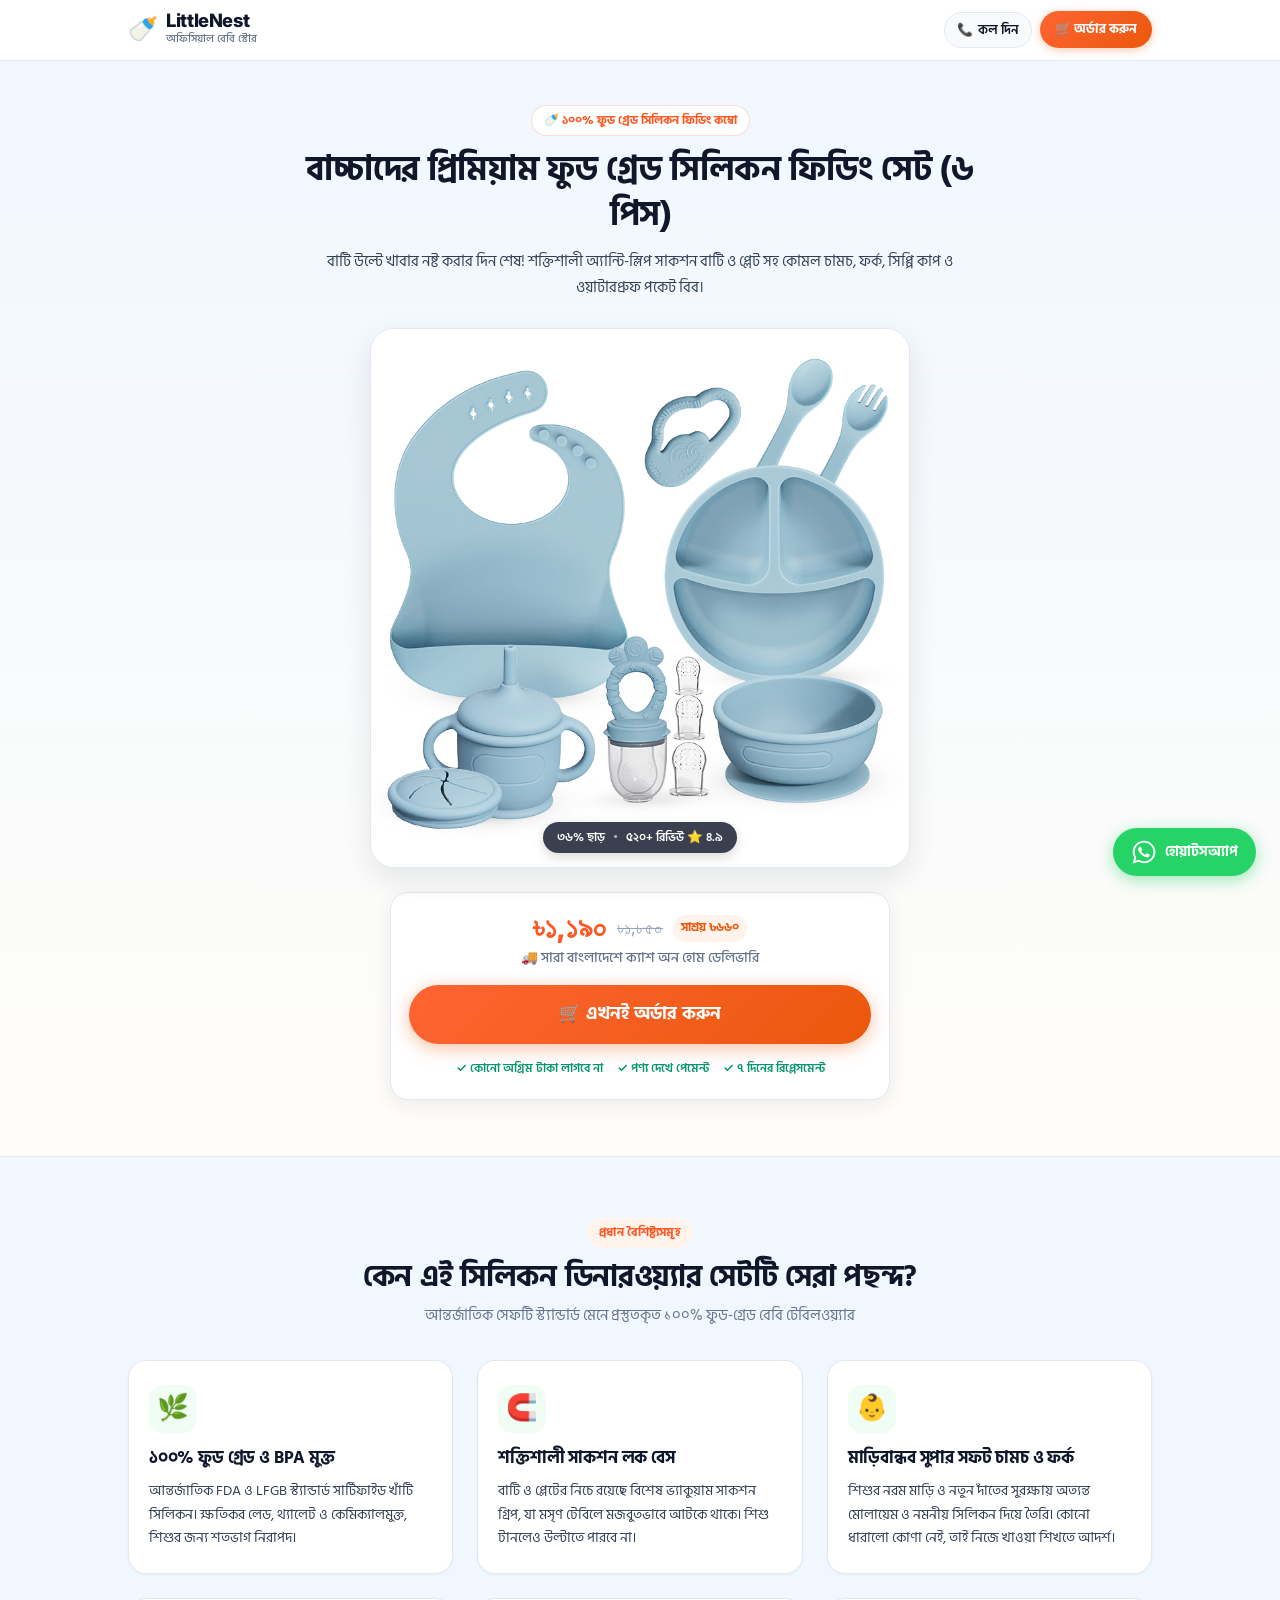
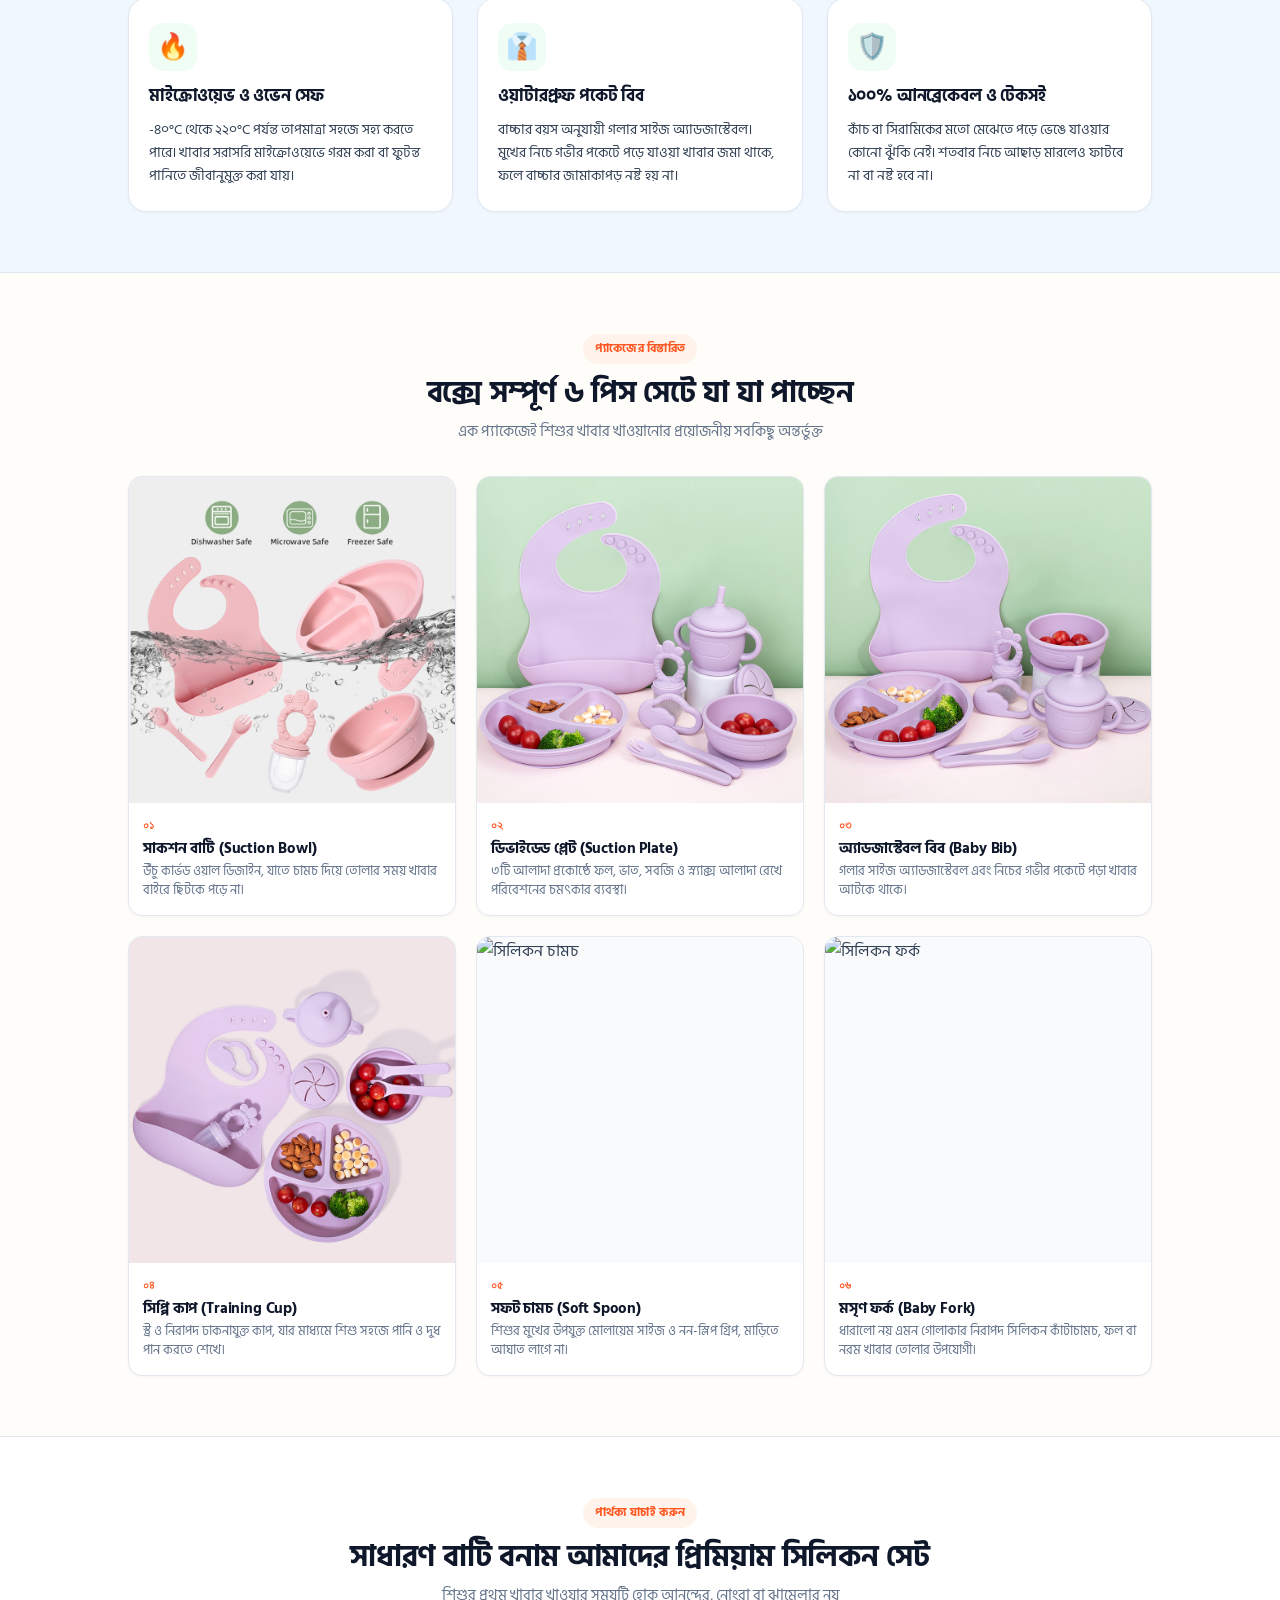
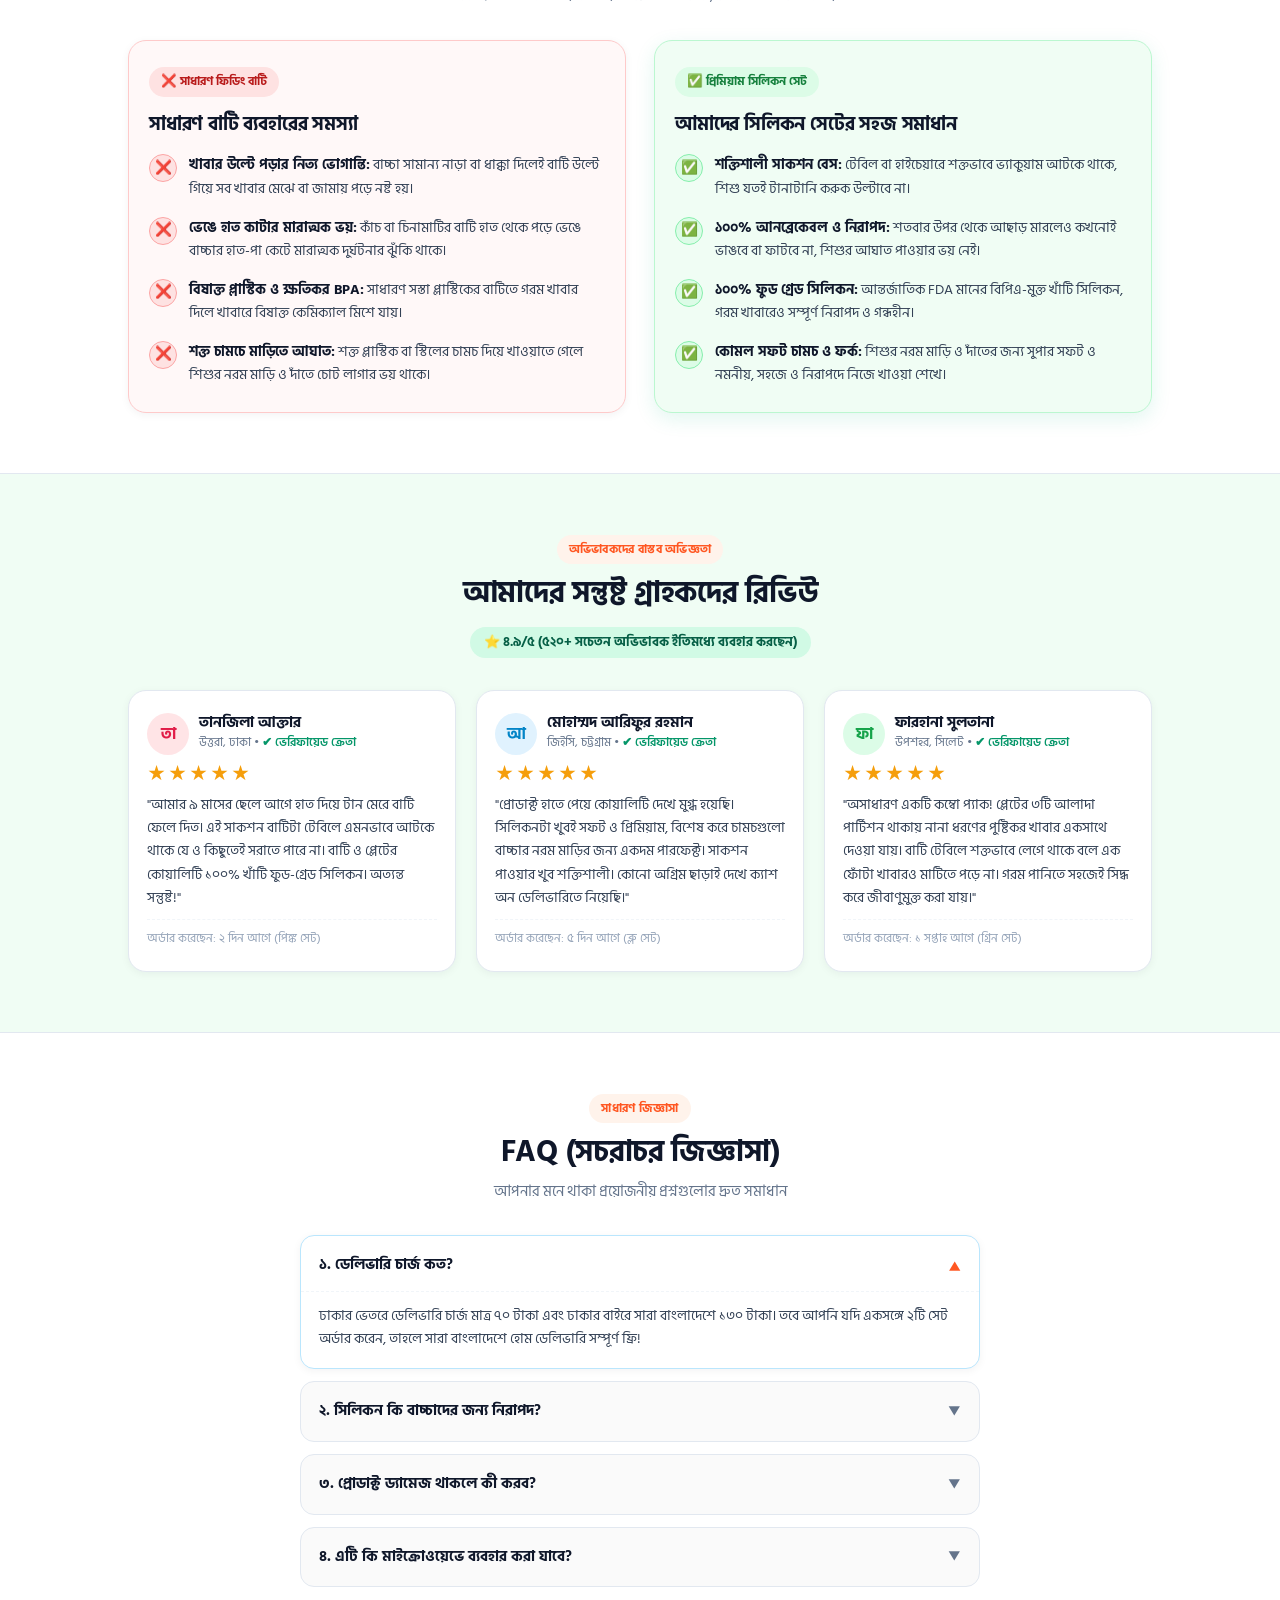
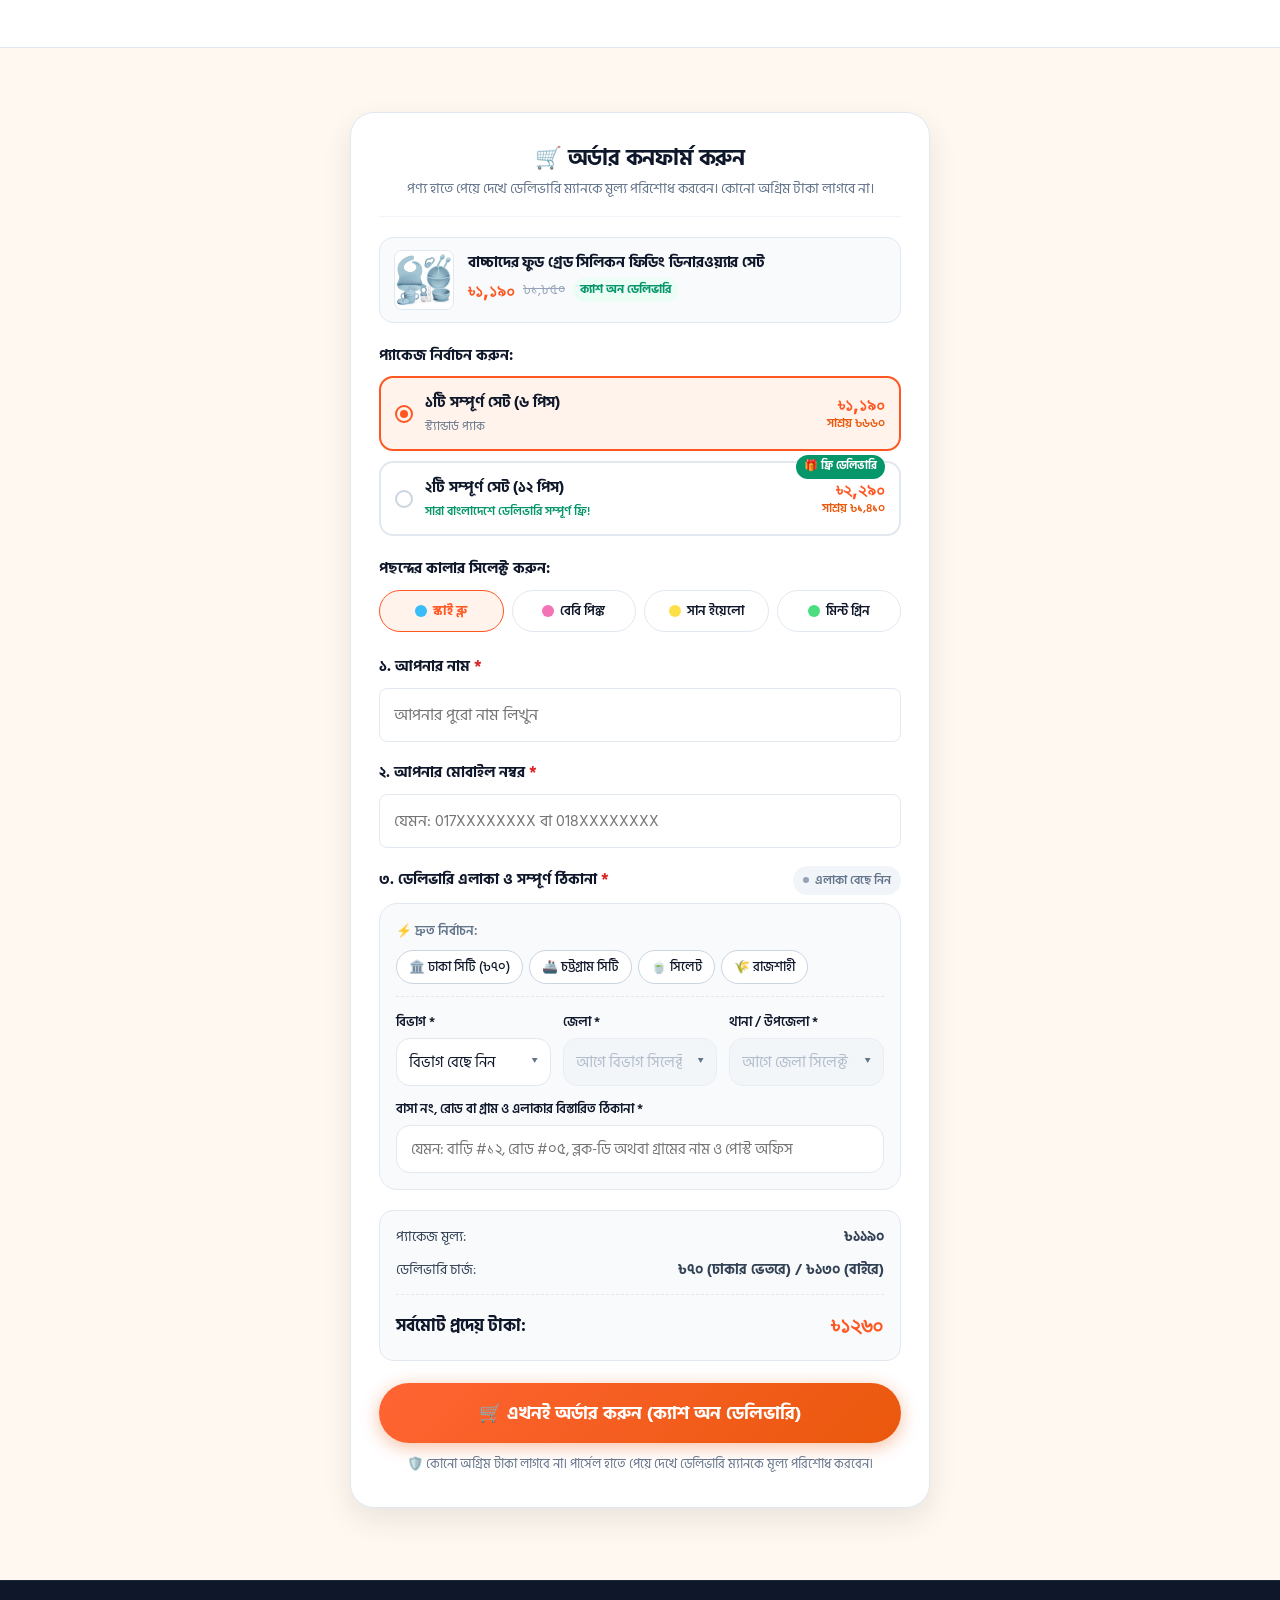
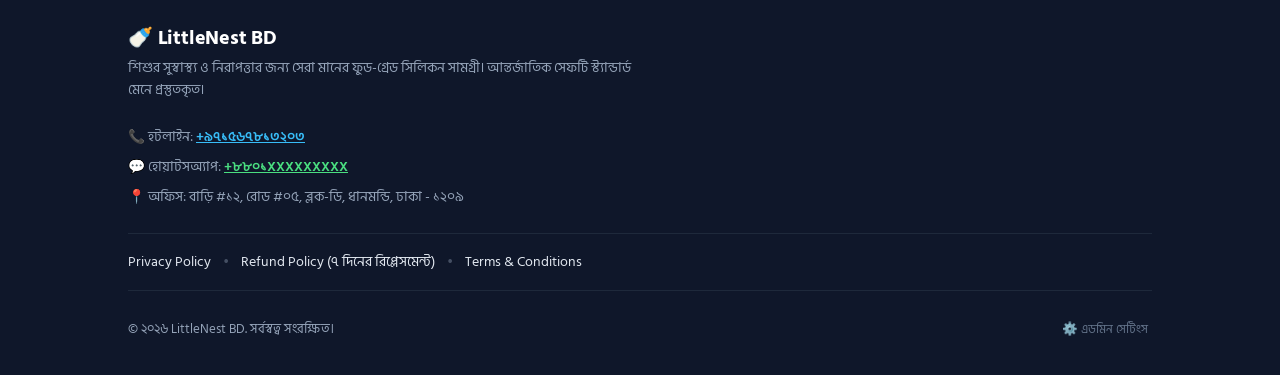
==== index.html @ d8d5128f "Remove WhatsApp direct order option and implement easy, elegant cascading address selector with quic" ====
<!DOCTYPE html>
<html lang="bn">
<head>
  <meta charset="UTF-8">
  <meta name="viewport" content="width=device-width, initial-scale=1.0, maximum-scale=5.0, viewport-fit=cover">
  <title>বাচ্চাদের প্রিমিয়াম ফুড গ্রেড সিলিকন ফিডিং সেট (৬ পিস) | LittleNest BD</title>
  
  <meta name="description" content="বাচ্চাদের খাবার উল্টে পড়ে যাওয়ার দিন শেষ! ১০০% ফুড গ্রেড বিপিএ-ফ্রি সিলিকন ফিডিং সেট। শক্তিশালী সাকশন বাটি, ডিভাইডেড প্লেট, বিব, কাপ ও চামচ সহ সম্পূর্ণ ৬ পিস কম্বো। ক্যাশ অন ডেলিভারি সারা বাংলাদেশে।">
  <meta name="keywords" content="baby silicone feeding set, baby feeding bowl bangladesh, baby dinnerware set, ফুড গ্রেড সিলিকন বাটি">
  <meta property="og:title" content="শিশুদের প্রিমিয়াম ফুড গ্রেড সিলিকন ফিডিং সেট - LittleNest BD">
  <meta property="og:description" content="১০০% ফুড গ্রেড বিপিএ-ফ্রি সিলিকন ডিনারওয়্যার সেট। বাটি উল্টে খাবার নষ্ট হবে না। ক্যাশ অন ডেলিভারি সারা বাংলাদেশে।">
  <meta property="og:image" content="images/product-main.jpg">
  <meta property="og:type" content="product">
  <meta name="theme-color" content="#FF6433">

  <link rel="icon" type="image/png" href="images/product-bowl.jpg">
  
  <!-- Highly Readable Google Bengali Fonts -->
  <link rel="preconnect" href="https://fonts.googleapis.com">
  <link rel="preconnect" href="https://fonts.gstatic.com" crossorigin>
  <link href="https://fonts.googleapis.com/css2?family=Anek+Bangla:wght@400;500;600;700;800&family=Hind+Siliguri:wght@400;500;600;700&family=Inter:wght@400;500;600;700;800&display=swap" rel="stylesheet">

  <link rel="stylesheet" href="css/style.css">

  <!-- Meta Pixel Code -->
  <script src="js/pixel.js"></script>
</head>
<body>

  <!-- Clean Minimalist Header -->
  <header class="site-header">
    <div class="container header-container">
      <a href="#" class="brand-logo" aria-label="LittleNest হোমপেইজ">
        <span class="brand-icon">🍼</span>
        <div class="brand-names">
          <span class="brand-name">LittleNest</span>
          <span class="brand-tagline">অফিসিয়াল বেবি স্টোর</span>
        </div>
      </a>

      <div class="header-actions">
        <a href="tel:+971567813203" class="btn-header-call" title="সরাসরি ফোন দিন">
          <span class="icon">📞</span>
          <span class="text">কল দিন</span>
        </a>
        <a href="#order-section" class="btn-header-order">
          <span>🛒 অর্ডার করুন</span>
        </a>
      </div>
    </div>
  </header>

  <!-- 1. Spacious Mobile-First Hero Section -->
  <section class="hero-section">
    <div class="container hero-container">
      
      <!-- Top Title & Badge -->
      <div class="hero-text-block">
        <div class="hero-top-badge">🍼 ১০০% ফুড গ্রেড সিলিকন ফিডিং কম্বো</div>
        <h1 class="hero-title">বাচ্চাদের প্রিমিয়াম ফুড গ্রেড সিলিকন ফিডিং সেট (৬ পিস)</h1>
        <p class="hero-subtitle">বাটি উল্টে খাবার নষ্ট করার দিন শেষ! শক্তিশালী অ্যান্টি-স্লিপ সাকশন বাটি ও প্লেট সহ কোমল চামচ, ফর্ক, সিপ্পি কাপ ও ওয়াটারপ্রুফ পকেট বিব।</p>
      </div>

      <!-- One Large, High-Quality Product Hero Image -->
      <div class="hero-image-wrapper">
        <img src="images/product-main.jpg" alt="বাচ্চাদের প্রিমিয়াম ফুড গ্রেড সিলিকন ফিডিং ডিনারওয়্যার সেট (৬ পিস)" class="hero-large-image" loading="eager">
        <div class="hero-floating-pill">
          <span>৩৬% ছাড়</span>
          <span class="pill-sep">•</span>
          <span>৫২০+ রিভিউ ⭐ ৪.৯</span>
        </div>
      </div>

      <!-- Pricing & Immediate Action Block -->
      <div class="hero-action-box">
        <div class="hero-pricing-row">
          <div class="price-wrap">
            <span class="current-price">৳১,১৯০</span>
            <span class="original-price">৳১,৮৫০</span>
            <span class="discount-badge">সাশ্রয় ৳৬৬০</span>
          </div>
          <div class="delivery-highlight">🚚 সারা বাংলাদেশে ক্যাশ অন হোম ডেলিভারি</div>
        </div>

        <a href="#order-section" class="btn-hero-cta" id="btn-hero-order">
          <span>🛒 এখনই অর্ডার করুন</span>
        </a>
        
        <div class="hero-trust-notes">
          <span class="trust-point">✓ কোনো অগ্রিম টাকা লাগবে না</span>
          <span class="trust-point">✓ পণ্য দেখে পেমেন্ট</span>
          <span class="trust-point">✓ ৭ দিনের রিপ্লেসমেন্ট</span>
        </div>
      </div>

    </div>
  </section>

  <!-- 2. Spaced-Out Clear Feature Highlights Below Hero -->
  <section class="features-section">
    <div class="container">
      <div class="section-clean-header">
        <span class="clean-section-tag">প্রধান বৈশিষ্ট্যসমূহ</span>
        <h2 class="clean-section-title">কেন এই সিলিকন ডিনারওয়্যার সেটটি সেরা পছন্দ?</h2>
        <p class="clean-section-sub">আন্তর্জাতিক সেফটি স্ট্যান্ডার্ড মেনে প্রস্তুতকৃত ১০০% ফুড-গ্রেড বেবি টেবিলওয়্যার</p>
      </div>

      <div class="features-clean-grid">
        <div class="feature-clean-card">
          <div class="feature-icon-circle">🌿</div>
          <h3 class="feature-clean-title">১০০% ফুড গ্রেড ও BPA মুক্ত</h3>
          <p class="feature-clean-text">আন্তর্জাতিক FDA ও LFGB স্ট্যান্ডার্ড সার্টিফাইড খাঁটি সিলিকন। ক্ষতিকর লেড, থ্যালেট ও কেমিক্যালমুক্ত, শিশুর জন্য শতভাগ নিরাপদ।</p>
        </div>

        <div class="feature-clean-card">
          <div class="feature-icon-circle">🧲</div>
          <h3 class="feature-clean-title">শক্তিশালী সাকশন লক বেস</h3>
          <p class="feature-clean-text">বাটি ও প্লেটের নিচে রয়েছে বিশেষ ভ্যাকুয়াম সাকশন গ্রিপ, যা মসৃণ টেবিলে মজবুতভাবে আটকে থাকে। শিশু টানলেও উল্টাতে পারবে না।</p>
        </div>

        <div class="feature-clean-card">
          <div class="feature-icon-circle">👶</div>
          <h3 class="feature-clean-title">মাড়িবান্ধব সুপার সফট চামচ ও ফর্ক</h3>
          <p class="feature-clean-text">শিশুর নরম মাড়ি ও নতুন দাঁতের সুরক্ষায় অত্যন্ত মোলায়েম ও নমনীয় সিলিকন দিয়ে তৈরি। কোনো ধারালো কোণা নেই, তাই নিজে খাওয়া শিখতে আদর্শ।</p>
        </div>

        <div class="feature-clean-card">
          <div class="feature-icon-circle">🔥</div>
          <h3 class="feature-clean-title">মাইক্রোওয়েভ ও ওভেন সেফ</h3>
          <p class="feature-clean-text">-৪০°C থেকে ২২০°C পর্যন্ত তাপমাত্রা সহজে সহ্য করতে পারে। খাবার সরাসরি মাইক্রোওয়েভে গরম করা বা ফুটন্ত পানিতে জীবানুমুক্ত করা যায়।</p>
        </div>

        <div class="feature-clean-card">
          <div class="feature-icon-circle">👔</div>
          <h3 class="feature-clean-title">ওয়াটারপ্রুফ পকেট বিব</h3>
          <p class="feature-clean-text">বাচ্চার বয়স অনুযায়ী গলার সাইজ অ্যাডজাস্টেবল। মুখের নিচে গভীর পকেটে পড়ে যাওয়া খাবার জমা থাকে, ফলে বাচ্চার জামাকাপড় নষ্ট হয় না।</p>
        </div>

        <div class="feature-clean-card">
          <div class="feature-icon-circle">🛡️</div>
          <h3 class="feature-clean-title">১০০% আনব্রেকেবল ও টেকসই</h3>
          <p class="feature-clean-text">কাঁচ বা সিরামিকের মতো মেঝেতে পড়ে ভেঙে যাওয়ার কোনো ঝুঁকি নেই। শতবার নিচে আছাড় মারলেও ফাটবে না বা নষ্ট হবে না।</p>
        </div>
      </div>
    </div>
  </section>

  <!-- 3. Box Contents: What's Inside The 6-Piece Combo -->
  <section class="box-contents-section">
    <div class="container">
      <div class="section-clean-header">
        <span class="clean-section-tag">প্যাকেজের বিস্তারিত</span>
        <h2 class="clean-section-title">বক্সে সম্পূর্ণ ৬ পিস সেটে যা যা পাচ্ছেন</h2>
        <p class="clean-section-sub">এক প্যাকেজেই শিশুর খাবার খাওয়ানোর প্রয়োজনীয় সবকিছু অন্তর্ভুক্ত</p>
      </div>

      <div class="box-clean-grid">
        <div class="box-clean-item">
          <div class="box-img-wrap">
            <img src="images/product-bowl.jpg" alt="সাকশন বাটি" loading="lazy">
          </div>
          <div class="box-text-wrap">
            <span class="box-num">০১</span>
            <h4>সাকশন বাটি (Suction Bowl)</h4>
            <p>উঁচু কার্ভড ওয়াল ডিজাইন, যাতে চামচ দিয়ে তোলার সময় খাবার বাইরে ছিটকে পড়ে না।</p>
          </div>
        </div>

        <div class="box-clean-item">
          <div class="box-img-wrap">
            <img src="images/product-plate.jpg" alt="ডিভাইডেড প্লেট" loading="lazy">
          </div>
          <div class="box-text-wrap">
            <span class="box-num">০২</span>
            <h4>ডিভাইডেড প্লেট (Suction Plate)</h4>
            <p>৩টি আলাদা প্রকোষ্ঠে ফল, ভাত, সবজি ও স্ন্যাক্স আলাদা রেখে পরিবেশনের চমৎকার ব্যবস্থা।</p>
          </div>
        </div>

        <div class="box-clean-item">
          <div class="box-img-wrap">
            <img src="images/product-bib.jpg" alt="ওয়াটারপ্রুফ বিব" loading="lazy">
          </div>
          <div class="box-text-wrap">
            <span class="box-num">০৩</span>
            <h4>অ্যাডজাস্টেবল বিব (Baby Bib)</h4>
            <p>গলার সাইজ অ্যাডজাস্টেবল এবং নিচের গভীর পকেটে পড়া খাবার আটকে থাকে।</p>
          </div>
        </div>

        <div class="box-clean-item">
          <div class="box-img-wrap">
            <img src="images/product-cup.jpg" alt="সিপ্পি কাপ" loading="lazy">
          </div>
          <div class="box-text-wrap">
            <span class="box-num">০৪</span>
            <h4>সিপ্পি কাপ (Training Cup)</h4>
            <p>স্ট্র ও নিরাপদ ঢাকনাযুক্ত কাপ, যার মাধ্যমে শিশু সহজে পানি ও দুধ পান করতে শেখে।</p>
          </div>
        </div>

        <div class="box-clean-item">
          <div class="box-img-wrap">
            <img src="images/product-fork-spoon.jpg" alt="সিলিকন চামচ" loading="lazy">
          </div>
          <div class="box-text-wrap">
            <span class="box-num">০৫</span>
            <h4>সফট চামচ (Soft Spoon)</h4>
            <p>শিশুর মুখের উপযুক্ত মোলায়েম সাইজ ও নন-স্লিপ গ্রিপ, মাড়িতে আঘাত লাগে না।</p>
          </div>
        </div>

        <div class="box-clean-item">
          <div class="box-img-wrap">
            <img src="images/product-fork-spoon.jpg" alt="সিলিকন ফর্ক" loading="lazy">
          </div>
          <div class="box-text-wrap">
            <span class="box-num">০৬</span>
            <h4>মসৃণ ফর্ক (Baby Fork)</h4>
            <p>ধারালো নয় এমন গোলাকার নিরাপদ সিলিকন কাঁটাচামচ, ফল বা নরম খাবার তোলার উপযোগী।</p>
          </div>
        </div>
      </div>
    </div>
  </section>

  <!-- 4. Redesigned "Problem vs. Solution" Section (Spacious & Clean) -->
  <section class="comparison-section" id="comparison-section">
    <div class="container">
      <div class="section-clean-header">
        <span class="clean-section-tag">পার্থক্য যাচাই করুন</span>
        <h2 class="clean-section-title">সাধারণ বাটি বনাম আমাদের প্রিমিয়াম সিলিকন সেট</h2>
        <p class="clean-section-sub">শিশুর প্রথম খাবার খাওয়ার সময়টি হোক আনন্দের, নোংরা বা ঝামেলার নয়</p>
      </div>

      <div class="comparison-clean-grid">
        
        <!-- Ordinary Bowls (Problems) -->
        <div class="comparison-clean-card problem-card">
          <div class="card-top-tag red-tag">❌ সাধারণ ফিডিং বাটি</div>
          <h3 class="card-main-title">সাধারণ বাটি ব্যবহারের সমস্যা</h3>
          
          <div class="comparison-points-list">
            <div class="comp-point-row">
              <span class="point-icon red">❌</span>
              <div class="point-text">
                <strong>খাবার উল্টে পড়ার নিত্য ভোগান্তি:</strong>
                <span>বাচ্চা সামান্য নাড়া বা ধাক্কা দিলেই বাটি উল্টে গিয়ে সব খাবার মেঝে বা জামায় পড়ে নষ্ট হয়।</span>
              </div>
            </div>

            <div class="comp-point-row">
              <span class="point-icon red">❌</span>
              <div class="point-text">
                <strong>ভেঙে হাত কাটার মারাত্মক ভয়:</strong>
                <span>কাঁচ বা চিনামাটির বাটি হাত থেকে পড়ে ভেঙে বাচ্চার হাত-পা কেটে মারাত্মক দুর্ঘটনার ঝুঁকি থাকে।</span>
              </div>
            </div>

            <div class="comp-point-row">
              <span class="point-icon red">❌</span>
              <div class="point-text">
                <strong>বিষাক্ত প্লাস্টিক ও ক্ষতিকর BPA:</strong>
                <span>সাধারণ সস্তা প্লাস্টিকের বাটিতে গরম খাবার দিলে খাবারে বিষাক্ত কেমিক্যাল মিশে যায়।</span>
              </div>
            </div>

            <div class="comp-point-row">
              <span class="point-icon red">❌</span>
              <div class="point-text">
                <strong>শক্ত চামচে মাড়িতে আঘাত:</strong>
                <span>শক্ত প্লাস্টিক বা স্টিলের চামচ দিয়ে খাওয়াতে গেলে শিশুর নরম মাড়ি ও দাঁতে চোট লাগার ভয় থাকে।</span>
              </div>
            </div>
          </div>
        </div>

        <!-- Premium Silicone Set (Solutions) -->
        <div class="comparison-clean-card solution-card">
          <div class="card-top-tag green-tag">✅ প্রিমিয়াম সিলিকন সেট</div>
          <h3 class="card-main-title">আমাদের সিলিকন সেটের সহজ সমাধান</h3>

          <div class="comparison-points-list">
            <div class="comp-point-row">
              <span class="point-icon green">✅</span>
              <div class="point-text">
                <strong>শক্তিশালী সাকশন বেস:</strong>
                <span>টেবিল বা হাইচেয়ারে শক্তভাবে ভ্যাকুয়াম আটকে থাকে, শিশু যতই টানাটানি করুক উল্টাবে না।</span>
              </div>
            </div>

            <div class="comp-point-row">
              <span class="point-icon green">✅</span>
              <div class="point-text">
                <strong>১০০% আনব্রেকেবল ও নিরাপদ:</strong>
                <span>শতবার উপর থেকে আছাড় মারলেও কখনোই ভাঙবে বা ফাটবে না, শিশুর আঘাত পাওয়ার ভয় নেই।</span>
              </div>
            </div>

            <div class="comp-point-row">
              <span class="point-icon green">✅</span>
              <div class="point-text">
                <strong>১০০% ফুড গ্রেড সিলিকন:</strong>
                <span>আন্তর্জাতিক FDA মানের বিপিএ-মুক্ত খাঁটি সিলিকন, গরম খাবারেও সম্পূর্ণ নিরাপদ ও গন্ধহীন।</span>
              </div>
            </div>

            <div class="comp-point-row">
              <span class="point-icon green">✅</span>
              <div class="point-text">
                <strong>কোমল সফট চামচ ও ফর্ক:</strong>
                <span>শিশুর নরম মাড়ি ও দাঁতের জন্য সুপার সফট ও নমনীয়, সহজে ও নিরাপদে নিজে খাওয়া শেখে।</span>
              </div>
            </div>
          </div>
        </div>

      </div>
    </div>
  </section>

  <!-- 5. Simple & Highly Legible Customer Reviews -->
  <section class="reviews-section">
    <div class="container">
      <div class="section-clean-header">
        <span class="clean-section-tag">অভিভাবকদের বাস্তব অভিজ্ঞতা</span>
        <h2 class="clean-section-title">আমাদের সন্তুষ্ট গ্রাহকদের রিভিউ</h2>
        <div class="reviews-score-pill">⭐ ৪.৯/৫ (৫২০+ সচেতন অভিভাবক ইতিমধ্যে ব্যবহার করছেন)</div>
      </div>

      <div class="reviews-clean-grid">
        <!-- Review 1 -->
        <div class="review-clean-card">
          <div class="review-user-row">
            <div class="user-avatar-circle pink-bg">তা</div>
            <div>
              <div class="user-name">তানজিলা আক্তার</div>
              <div class="user-city">উত্তরা, ঢাকা • <span class="badge-ver">✔ ভেরিফায়েড ক্রেতা</span></div>
            </div>
          </div>
          <div class="review-stars-row">★★★★★</div>
          <p class="review-body">"আমার ৯ মাসের ছেলে আগে হাত দিয়ে টান মেরে বাটি ফেলে দিত। এই সাকশন বাটিটা টেবিলে এমনভাবে আটকে থাকে যে ও কিছুতেই সরাতে পারে না। বাটি ও প্লেটের কোয়ালিটি ১০০% খাঁটি ফুড-গ্রেড সিলিকন। অত্যন্ত সন্তুষ্ট!"</p>
          <div class="review-time">অর্ডার করেছেন: ২ দিন আগে (পিঙ্ক সেট)</div>
        </div>

        <!-- Review 2 -->
        <div class="review-clean-card">
          <div class="review-user-row">
            <div class="user-avatar-circle blue-bg">আ</div>
            <div>
              <div class="user-name">মোহাম্মদ আরিফুর রহমান</div>
              <div class="user-city">জিইসি, চট্টগ্রাম • <span class="badge-ver">✔ ভেরিফায়েড ক্রেতা</span></div>
            </div>
          </div>
          <div class="review-stars-row">★★★★★</div>
          <p class="review-body">"প্রোডাক্ট হাতে পেয়ে কোয়ালিটি দেখে মুগ্ধ হয়েছি। সিলিকনটা খুবই সফট ও প্রিমিয়াম, বিশেষ করে চামচগুলো বাচ্চার নরম মাড়ির জন্য একদম পারফেক্ট। সাকশন পাওয়ার খুব শক্তিশালী। কোনো অগ্রিম ছাড়াই দেখে ক্যাশ অন ডেলিভারিতে নিয়েছি।"</p>
          <div class="review-time">অর্ডার করেছেন: ৫ দিন আগে (ব্লু সেট)</div>
        </div>

        <!-- Review 3 -->
        <div class="review-clean-card">
          <div class="review-user-row">
            <div class="user-avatar-circle green-bg">ফা</div>
            <div>
              <div class="user-name">ফারহানা সুলতানা</div>
              <div class="user-city">উপশহর, সিলেট • <span class="badge-ver">✔ ভেরিফায়েড ক্রেতা</span></div>
            </div>
          </div>
          <div class="review-stars-row">★★★★★</div>
          <p class="review-body">"অসাধারণ একটি কম্বো প্যাক! প্লেটের ৩টি আলাদা পার্টিশন থাকায় নানা ধরণের পুষ্টিকর খাবার একসাথে দেওয়া যায়। বাটি টেবিলে শক্তভাবে লেগে থাকে বলে এক ফোঁটা খাবারও মাটিতে পড়ে না। গরম পানিতে সহজেই সিদ্ধ করে জীবাণুমুক্ত করা যায়।"</p>
          <div class="review-time">অর্ডার করেছেন: ১ সপ্তাহ আগে (গ্রিন সেট)</div>
        </div>
      </div>
    </div>
  </section>

  <!-- 6. FAQ (সচরাচর জিজ্ঞাসা) Accordion Section -->
  <section class="faq-section">
    <div class="container">
      <div class="section-clean-header">
        <span class="clean-section-tag">সাধারণ জিজ্ঞাসা</span>
        <h2 class="clean-section-title">FAQ (সচরাচর জিজ্ঞাসা)</h2>
        <p class="clean-section-sub">আপনার মনে থাকা প্রয়োজনীয় প্রশ্নগুলোর দ্রুত সমাধান</p>
      </div>

      <div class="faq-clean-list">
        <!-- Q1 -->
        <div class="faq-clean-item active">
          <div class="faq-clean-question">
            <span>১. ডেলিভারি চার্জ কত?</span>
            <span class="faq-arrow-icon">▼</span>
          </div>
          <div class="faq-clean-answer">
            ঢাকার ভেতরে ডেলিভারি চার্জ মাত্র ৭০ টাকা এবং ঢাকার বাইরে সারা বাংলাদেশে ১৩০ টাকা। তবে আপনি যদি একসঙ্গে ২টি সেট অর্ডার করেন, তাহলে সারা বাংলাদেশে হোম ডেলিভারি সম্পূর্ণ ফ্রি!
          </div>
        </div>

        <!-- Q2 -->
        <div class="faq-clean-item">
          <div class="faq-clean-question">
            <span>২. সিলিকন কি বাচ্চাদের জন্য নিরাপদ?</span>
            <span class="faq-arrow-icon">▼</span>
          </div>
          <div class="faq-clean-answer">
            হ্যাঁ, এটি শতভাগ ফুড-গ্রেড ও BPA-মুক্ত সার্টিফাইড খাঁটি সিলিকন। এতে কোনো ক্ষতিকর কেমিক্যাল, লেড বা থ্যালেট নেই। এটি সম্পূর্ণ ব্যাকটেরিয়া-প্রতিরোধী এবং শিশুর নরম মাড়ি ও দাঁতের জন্য শতভাগ নিরাপদ ও অত্যন্ত মোলায়েম।
          </div>
        </div>

        <!-- Q3 -->
        <div class="faq-clean-item">
          <div class="faq-clean-question">
            <span>৩. প্রোডাক্ট ড্যামেজ থাকলে কী করব?</span>
            <span class="faq-arrow-icon">▼</span>
          </div>
          <div class="faq-clean-answer">
            ডেলিভারি ম্যানের উপস্থিতিতেই আপনি পার্সেল খুলে চেক করে নিতে পারবেন। কোনো কারণে প্রোডাক্ট ড্যামেজ বা ত্রুটিযুক্ত থাকলে সাথে সাথে আমাদের হটলাইনে (+৯৭১৫৬৭৮১৩২০৩) বা হোয়াটসঅ্যাপে (+৮৮০১XXXXXXXXX) যোগাযোগ করবেন—আমরা ৭ দিনের মধ্যে সম্পূর্ণ ফ্রিতে নতুন প্রোডাক্ট রিপ্লেস করে দেব।
          </div>
        </div>

        <!-- Q4 -->
        <div class="faq-clean-item">
          <div class="faq-clean-question">
            <span>৪. এটি কি মাইক্রোওয়েভে ব্যবহার করা যাবে?</span>
            <span class="faq-arrow-icon">▼</span>
          </div>
          <div class="faq-clean-answer">
            হ্যাঁ, এটি সম্পূর্ণ মাইক্রোওয়েভ ও ওভেন সেফ। আমাদের প্রিমিয়াম সিলিকন সেট -৪০°C থেকে ২২০°C পর্যন্ত তাপমাত্রা সহজে সহ্য করতে পারে। তাই সরাসরি মাইক্রোওয়েভে খাবার গরম করা বা ফুটন্ত পানিতে ফুটিয়ে জীবানুমুক্ত (Sterilize) করা সম্পূর্ণ নিরাপদ।
          </div>
        </div>
      </div>
    </div>
  </section>

  <!-- ========================================================
       7. STREAMLINED ORDER SECTION (EXACTLY 3 FIELDS)
  ======================================================== -->
  <section class="order-section" id="order-section">
    <div class="container">
      
      <div class="order-box-clean">
        <div class="order-box-top">
          <h2 class="order-box-title">🛒 অর্ডার কনফার্ম করুন</h2>
          <p class="order-box-subtitle">পণ্য হাতে পেয়ে দেখে ডেলিভারি ম্যানকে মূল্য পরিশোধ করবেন। কোনো অগ্রিম টাকা লাগবে না।</p>
        </div>

        <!-- Clean Product Summary Card -->
        <div class="order-product-strip">
          <img src="images/product-main.jpg" alt="সিলিকন ফিডিং সেট" class="order-strip-thumb">
          <div class="order-strip-info">
            <h4 class="order-strip-name">বাচ্চাদের ফুড গ্রেড সিলিকন ফিডিং ডিনারওয়্যার সেট</h4>
            <div class="order-strip-pricing">
              <span class="price-val">৳১,১৯০</span>
              <span class="price-old">৳১,৮৫০</span>
              <span class="badge-free-cod">ক্যাশ অন ডেলিভারি</span>
            </div>
          </div>
        </div>

        <!-- Package Selector (1 Set vs 2 Sets Free Shipping) -->
        <div class="package-selector-clean">
          <label class="clean-field-label">প্যাকেজ নির্বাচন করুন:</label>
          <div class="package-clean-options">
            <div class="pkg-card-option selected" id="pkg-card-1" onclick="selectCleanPackage(1, 1190, 70)">
              <div class="pkg-radio-circle"></div>
              <div class="pkg-details">
                <div class="pkg-title">১টি সম্পূর্ণ সেট (৬ পিস)</div>
                <div class="pkg-note">স্ট্যান্ডার্ড প্যাক</div>
              </div>
              <div class="pkg-cost">
                <span class="cost-num">৳১,১৯০</span>
                <span class="cost-save">সাশ্রয় ৳৬৬০</span>
              </div>
            </div>

            <div class="pkg-card-option" id="pkg-card-2" onclick="selectCleanPackage(2, 2290, 0)">
              <div class="pkg-free-tag">🎁 ফ্রি ডেলিভারি</div>
              <div class="pkg-radio-circle"></div>
              <div class="pkg-details">
                <div class="pkg-title">২টি সম্পূর্ণ সেট (১২ পিস)</div>
                <div class="pkg-note" style="color: #059669; font-weight: 600;">সারা বাংলাদেশে ডেলিভারি সম্পূর্ণ ফ্রি!</div>
              </div>
              <div class="pkg-cost">
                <span class="cost-num">৳২,২৯০</span>
                <span class="cost-save">সাশ্রয় ৳১,৪১০</span>
              </div>
            </div>
          </div>
        </div>

        <!-- Color Selector Pills -->
        <div class="color-selector-clean">
          <label class="clean-field-label">পছন্দের কালার সিলেক্ট করুন:</label>
          <div class="color-clean-buttons">
            <button type="button" class="color-clean-pill selected" data-color="স্কাই ব্লু" onclick="selectCleanColor('স্কাই ব্লু', this)">
              <span class="dot" style="background: #38bdf8;"></span> স্কাই ব্লু
            </button>
            <button type="button" class="color-clean-pill" data-color="বেবি পিঙ্ক" onclick="selectCleanColor('বেবি পিঙ্ক', this)">
              <span class="dot" style="background: #f472b6;"></span> বেবি পিঙ্ক
            </button>
            <button type="button" class="color-clean-pill" data-color="সান ইয়েলো" onclick="selectCleanColor('সান ইয়েলো', this)">
              <span class="dot" style="background: #fde047;"></span> সান ইয়েলো
            </button>
            <button type="button" class="color-clean-pill" data-color="মিন্ট গ্রিন" onclick="selectCleanColor('মিন্ট গ্রিন', this)">
              <span class="dot" style="background: #4ade80;"></span> মিন্ট গ্রিন
            </button>
          </div>
        </div>

        <!-- The 3 Essential Form Fields Form -->
        <form id="checkout-order-form" onsubmit="handleCleanOrderSubmit(event)" novalidate>
          
          <!-- Field 1: Name -->
          <div class="clean-form-group">
            <label class="clean-field-label" for="cust-name">১. আপনার নাম <span class="req">*</span></label>
            <input type="text" id="cust-name" class="clean-form-input" placeholder="আপনার পুরো নাম লিখুন" required autocomplete="name">
            <span class="clean-field-error" id="name-feedback">অনুগ্রহ করে আপনার পুরো নামটি লিখুন</span>
          </div>

          <!-- Field 2: Phone Number -->
          <div class="clean-form-group">
            <label class="clean-field-label" for="cust-phone">২. আপনার মোবাইল নম্বর <span class="req">*</span></label>
            <input type="tel" id="cust-phone" class="clean-form-input" placeholder="যেমন: 017XXXXXXXX বা 018XXXXXXXX" required autocomplete="tel">
            <span class="clean-field-error" id="phone-feedback">১১ ডিজিটের সঠিক মোবাইল নম্বর দিন</span>
          </div>

          <!-- Field 3: Easy, Elegant & Clean Address Selection Section -->
          <div class="clean-form-group address-selection-group">
            <div class="address-group-header">
              <label class="clean-field-label" style="margin-bottom: 0;">
                ৩. ডেলিভারি এলাকা ও সম্পূর্ণ ঠিকানা <span class="req">*</span>
              </label>
              <span class="address-status-pill" id="address-status-pill">
                <span class="status-dot"></span> <span id="status-pill-text">এলাকা বেছে নিন</span>
              </span>
            </div>

            <!-- Elegant Address Container Card -->
            <div class="address-card-box">
              
              <!-- Quick City Shortcuts -->
              <div class="address-quick-bar">
                <span class="quick-title">⚡ দ্রুত নির্বাচন:</span>
                <div class="quick-chips-wrapper">
                  <button type="button" class="quick-city-chip" id="chip-dhaka" onclick="selectQuickCity('ঢাকা বিভাগ', 'ঢাকা')">
                    🏛️ ঢাকা সিটি (৳৭০)
                  </button>
                  <button type="button" class="quick-city-chip" id="chip-ctg" onclick="selectQuickCity('চট্টগ্রাম বিভাগ', 'চট্টগ্রাম')">
                    🚢 চট্টগ্রাম সিটি
                  </button>
                  <button type="button" class="quick-city-chip" id="chip-sylhet" onclick="selectQuickCity('সিলেট বিভাগ', 'সিলেট')">
                    🍵 সিলেট
                  </button>
                  <button type="button" class="quick-city-chip" id="chip-rajshahi" onclick="selectQuickCity('রাজশাহী বিভাগ', 'রাজশাহী')">
                    🌾 রাজশাহী
                  </button>
                </div>
              </div>

              <!-- 3 Cascade Dropdowns: Division -> District -> Upazila/Thana -->
              <div class="address-cascading-grid">
                
                <!-- 1. Division -->
                <div class="addr-field-cell">
                  <label class="addr-mini-label" for="addr-division">বিভাগ <span class="req">*</span></label>
                  <div class="addr-select-shell">
                    <select id="addr-division" class="addr-select" onchange="handleDivisionChange(this.value)">
                      <option value="" disabled selected>বিভাগ বেছে নিন</option>
                      <option value="ঢাকা বিভাগ">🏛️ ঢাকা বিভাগ</option>
                      <option value="চট্টগ্রাম বিভাগ">🚢 চট্টগ্রাম বিভাগ</option>
                      <option value="রাজশাহী বিভাগ">🌾 রাজশাহী বিভাগ</option>
                      <option value="খুলনা বিভাগ">🌊 খুলনা বিভাগ</option>
                      <option value="বরিশাল বিভাগ">🥥 বরিশাল বিভাগ</option>
                      <option value="সিলেট বিভাগ">🍵 সিলেট বিভাগ</option>
                      <option value="রংপুর বিভাগ">🌄 রংপুর বিভাগ</option>
                      <option value="ময়মনসিংহ বিভাগ">🌿 ময়মনসিংহ বিভাগ</option>
                    </select>
                    <span class="addr-select-icon">▾</span>
                  </div>
                </div>

                <!-- 2. District -->
                <div class="addr-field-cell" id="cell-district">
                  <label class="addr-mini-label" for="addr-district">জেলা <span class="req">*</span></label>
                  <div class="addr-select-shell">
                    <select id="addr-district" class="addr-select" disabled onchange="handleDistrictChange(this.value)">
                      <option value="" disabled selected>আগে বিভাগ সিলেক্ট করুন</option>
                    </select>
                    <span class="addr-select-icon">▾</span>
                  </div>
                </div>

                <!-- 3. Thana / Upazila -->
                <div class="addr-field-cell" id="cell-upazila">
                  <label class="addr-mini-label" for="addr-upazila">থানা / উপজেলা <span class="req">*</span></label>
                  <div class="addr-select-shell">
                    <select id="addr-upazila" class="addr-select" disabled onchange="handleUpazilaChange(this.value)">
                      <option value="" disabled selected>আগে জেলা সিলেক্ট করুন</option>
                    </select>
                    <span class="addr-select-icon">▾</span>
                  </div>
                </div>

              </div>

              <!-- Detailed Street / House / Village Address -->
              <div class="addr-detail-cell">
                <label class="addr-mini-label" for="addr-detail">বাসা নং, রোড বা গ্রাম ও এলাকার বিস্তারিত ঠিকানা <span class="req">*</span></label>
                <div class="addr-input-shell">
                  <input type="text" id="addr-detail" class="addr-text-input" placeholder="যেমন: বাড়ি #১২, রোড #০৫, ব্লক-ডি অথবা গ্রামের নাম ও পোস্ট অফিস" oninput="handleDetailAddressChange(this.value)" autocomplete="street-address">
                </div>
              </div>

              <!-- Live Confirmed Location Preview Strip -->
              <div class="addr-confirmed-strip" id="addr-confirmed-strip" style="display: none;">
                <span class="strip-icon">🚚</span>
                <div class="strip-info">
                  <span class="strip-label">ডেলিভারি গন্তব্য:</span>
                  <span class="strip-path" id="strip-destination-text">ঢাকা বিভাগ > ঢাকা জেলা > মিরপুর</span>
                </div>
                <span class="strip-shipping-badge" id="strip-shipping-badge">ডেলিভারি চার্জ: ৳৭০</span>
              </div>

            </div>

            <!-- Error message feedback -->
            <span class="clean-field-error" id="address-feedback">অনুগ্রহ করে আপনার বিভাগ, জেলা, থানা এবং বিস্তারিত ঠিকানা পূরণ করুন</span>
          </div>

          <!-- Bill Summary -->
          <div class="clean-bill-summary">
            <div class="bill-line">
              <span>প্যাকেজ মূল্য:</span>
              <strong id="bill-subtotal-text">৳১,১৯০</strong>
            </div>
            <div class="bill-line">
              <span>ডেলিভারি চার্জ:</span>
              <strong id="bill-shipping-text">৳৭০ (ঢাকার ভেতরে) / ৳১৩০ (বাইরে)</strong>
            </div>
            <div class="bill-line bill-total-line">
              <span>সর্বমোট প্রদেয় টাকা:</span>
              <span class="total-big-val" id="bill-total-text">৳১,২৬০</span>
            </div>
          </div>

          <!-- Large Single Order Now Button -->
          <button type="submit" class="btn-clean-order-submit" id="btn-confirm-order">
            <span>🛒 এখনই অর্ডার করুন (ক্যাশ অন ডেলিভারি)</span>
          </button>

          <div class="clean-cod-reassurance">
            🛡️ কোনো অগ্রিম টাকা লাগবে না। পার্সেল হাতে পেয়ে দেখে ডেলিভারি ম্যানকে মূল্য পরিশোধ করবেন।
          </div>

        </form>

      </div>

    </div>
  </section>

  <!-- 8. Basic Minimalist Footer with Policies -->
  <footer class="site-footer">
    <div class="container footer-container">
      <div class="footer-brand-col">
        <h3>🍼 LittleNest BD</h3>
        <p>শিশুর সুস্বাস্থ্য ও নিরাপত্তার জন্য সেরা মানের ফুড-গ্রেড সিলিকন সামগ্রী। আন্তর্জাতিক সেফটি স্ট্যান্ডার্ড মেনে প্রস্তুতকৃত।</p>
      </div>

      <div class="footer-contact-col">
        <div>📞 হটলাইন: <a href="tel:+971567813203" style="color: #38BDF8; font-weight: 600;">+৯৭১৫৬৭৮১৩২০৩</a></div>
        <div>💬 হোয়াটসঅ্যাপ: <a href="https://wa.me/+8801XXXXXXXXX" target="_blank" style="color: #4ADE80; font-weight: 600;">+৮৮০১XXXXXXXXX</a></div>
        <div>📍 অফিস: বাড়ি #১২, রোড #০৫, ব্লক-ডি, ধানমন্ডি, ঢাকা - ১২০৯</div>
      </div>

      <div class="footer-policy-row">
        <a href="javascript:void(0)" onclick="openPolicyModal('privacy')">Privacy Policy</a>
        <span class="dot-sep">•</span>
        <a href="javascript:void(0)" onclick="openPolicyModal('refund')">Refund Policy (৭ দিনের রিপ্লেসমেন্ট)</a>
        <span class="dot-sep">•</span>
        <a href="javascript:void(0)" onclick="openPolicyModal('terms')">Terms & Conditions</a>
      </div>

      <div class="footer-bottom-bar">
        <span>© ২০২৬ LittleNest BD. সর্বস্বত্ব সংরক্ষিত।</span>
        <button type="button" class="admin-settings-link" onclick="openAdminModal()">⚙️ এডমিন সেটিংস</button>
      </div>
    </div>
  </footer>

  <!-- 9. Sticky Mobile Bottom "Order Now" Bar -->
  <div class="mobile-sticky-order-bar" id="mobile-sticky-bar">
    <div class="sticky-pricing">
      <span class="sticky-old">৳১,৮৫০</span>
      <span class="sticky-now">৳১,১৯০</span>
    </div>
    <a href="#order-section" class="btn-sticky-order-now" id="btn-sticky-order">
      <span>🛒 এখনই অর্ডার করুন</span>
    </a>
  </div>

  <!-- 10. Floating WhatsApp Chat Button (Bottom-Right Corner) -->
  <a href="https://wa.me/+8801XXXXXXXXX?text=আসসালামু%20আলাইকুম,%20আমি%20সিলিকন%20ফিডিং%20সেট%20সম্পর্কে%20জানতে%20চাই।" target="_blank" class="floating-whatsapp-widget" id="floating-wa-btn" title="হোয়াটসঅ্যাপে মেসেজ দিন" aria-label="হোয়াটসঅ্যাপে মেসেজ দিন">
    <svg xmlns="http://www.w3.org/2000/svg" viewBox="0 0 448 512" width="26" height="26" fill="currentColor" aria-hidden="true">
      <path d="M380.9 97.1C339 55.1 283.2 32 223.9 32c-122.4 0-222 99.6-222 222 0 39.1 10.2 77.3 29.6 111L0 480l117.7-30.9c32.4 17.7 68.9 27 106.1 27h.1c122.3 0 224.1-99.6 224.1-222 0-59.3-25.2-115-67.1-157zm-157 341.6c-33.2 0-65.7-8.9-94-25.7l-6.7-4-69.8 18.3L72 359.2l-4.4-7c-18.5-29.4-28.2-63.3-28.2-98.2 0-101.7 82.8-184.5 184.6-184.5 49.3 0 95.6 19.2 130.4 54.1 34.8 34.9 56.2 81.2 56.1 130.5 0 101.8-84.9 184.6-186.6 184.6zm101.2-138.2c-5.5-2.8-32.8-16.2-37.9-18-5.1-1.9-8.8-2.8-12.5 2.8-3.7 5.6-14.3 18-17.6 21.8-3.2 3.7-6.5 4.2-12 1.4-32.6-16.3-54-29.1-75.5-66-5.7-9.8 5.7-9.1 16.3-30.3 1.8-3.7.9-6.9-.5-9.7-1.4-2.8-12.5-30.1-17.1-41.2-4.5-10.8-9.1-9.3-12.5-9.5-3.2-.2-6.9-.2-10.6-.2-3.7 0-9.7 1.4-14.8 6.9-5.1 5.6-19.4 19-19.4 46.3 0 27.3 19.9 53.7 22.6 57.4 2.8 3.7 39.1 59.7 94.8 83.8 35.2 15.2 49 16.5 66.6 13.9 10.7-1.6 32.8-13.4 37.4-26.4 4.6-13 4.6-24.1 3.2-26.4-1.3-2.5-5-3.9-10.5-6.6z"/>
    </svg>
    <span>হোয়াটসঅ্যাপ</span>
  </a>

  <!-- Modal: Order Success / Thank You -->
  <div class="modal-backdrop" id="success-modal">
    <div class="modal-box">
      <button class="modal-close-btn" onclick="closeSuccessModal()">✕</button>
      <div class="success-modal-body">
        <div class="success-icon-animated">✓</div>
        <h2 class="success-title">অভিনন্দন! আপনার অর্ডারটি গৃহীত হয়েছে</h2>
        <p class="success-sub">আমাদের প্রতিনিধি শীঘ্রই আপনার ঠিকানায় ফোন দিয়ে অর্ডারটি কনফার্ম করবেন।</p>

        <div class="order-receipt-card" id="receipt-details">
          <!-- Populated by JS -->
        </div>

        <div class="receipt-support-notice">
          <span class="support-icon">📞</span>
          <div class="support-info">
            <span class="support-label">যেকোনো তথ্যের জন্য আমাদের কাস্টমার কেয়ারে কল দিন:</span>
            <a href="tel:+971567813203" class="support-phone">+৯৭১৫৬৭৮১৩২০৩</a>
          </div>
        </div>

        <button type="button" class="btn-modal-close-action" onclick="closeSuccessModal()">
          ঠিক আছে, পেজে ফিরে যান
        </button>
      </div>
    </div>
  </div>

  <!-- Modal: Legal Policies -->
  <div class="modal-backdrop" id="policy-modal">
    <div class="modal-box">
      <button class="modal-close-btn" onclick="closePolicyModal()">✕</button>
      <div class="policy-content" id="policy-content-area">
        <!-- Injected dynamically -->
      </div>
    </div>
  </div>

  <!-- Modal: Admin Dashboard & Meta Pixel Settings -->
  <div class="modal-backdrop" id="admin-modal">
    <div class="modal-box admin-modal-box">
      <button class="modal-close-btn" onclick="closeAdminModal()">✕</button>
      <div class="admin-header">
        <h3 style="font-size: 1.2rem;">🛠️ স্টোর এডমিন ও ফেসবুক পিক্সেল প্যানেল</h3>
      </div>
      <div class="admin-body">
        <!-- Facebook Pixel Configuration -->
        <div class="admin-settings-row">
          <h4 style="font-size: 1rem; margin-bottom: 6px;">📡 Facebook Pixel কনফিগারেশন</h4>
          <p style="font-size: 0.82rem; color: #64748B; margin-bottom: 10px;">আপনার মেটা পিক্সেল আইডি (Pixel ID) এখানে পেস্ট করে সেভ করুন। এটি স্বয়ংক্রিয়ভাবে PageView, ViewContent, AddToCart, InitiateCheckout ও Purchase ট্র্যাক করবে।</p>
          <div style="display: flex; gap: 8px; flex-wrap: wrap;">
            <input type="text" id="admin-pixel-input" class="clean-form-input" style="flex: 1; min-width: 220px;" placeholder="আপনার Facebook Pixel ID (যেমন: 123456789012345)">
            <button type="button" class="btn-clean-order-submit" style="width: auto; padding: 10px 18px; font-size: 0.95rem; min-height: 48px;" onclick="savePixelSettings()">সেভ করুন</button>
          </div>
          <div id="pixel-status-msg" style="margin-top: 6px; font-size: 0.82rem;"></div>
        </div>

        <!-- Orders Table -->
        <div style="display: flex; justify-content: space-between; align-items: center; margin-bottom: 10px;">
          <h4 style="font-size: 1rem;">📦 প্রাপ্ত অর্ডার তালিকা (<span id="admin-orders-count">০</span>)</h4>
          <div style="display: flex; gap: 8px;">
            <button type="button" class="btn-header-call" style="padding: 6px 12px; font-size: 0.82rem;" onclick="exportOrdersToCSV()">📥 CSV ডাউনলোড</button>
            <button type="button" class="admin-settings-link" style="color: #DC2626;" onclick="clearAllOrders()">মুছে ফেলুন</button>
          </div>
        </div>

        <div class="table-responsive">
          <table class="admin-table">
            <thead>
              <tr>
                <th>আইডি ও সময়</th>
                <th>গ্রাহকের নাম ও ফোন</th>
                <th>ঠিকানা</th>
                <th>প্যাকেজ ও কালার</th>
                <th>মোট টাকা</th>
                <th>স্ট্যাটাস</th>
              </tr>
            </thead>
            <tbody id="admin-orders-tbody">
              <tr>
                <td colspan="6" style="text-align: center; color: #94A3B8; padding: 20px;">এখনও কোনো অর্ডার আসেনি।</td>
              </tr>
            </tbody>
          </table>
        </div>
      </div>
    </div>
  </div>

  <script src="js/bd-geo.js"></script>
  <script src="js/app.js"></script>
</body>
</html>
---- css/style.css ----
/* =============================================================
   LittleNest BD - Premium, Minimalist & Spacious Mobile-First Stylesheet
   Design Philosophy: Clean White Space, Soft Baby Pastels, 
   Vibrant Contrasting Orange "Order Now" Pop, Zero Clutter
   ============================================================= */

@import url('https://fonts.googleapis.com/css2?family=Anek+Bangla:wght@400;500;600;700;800&family=Hind+Siliguri:wght@400;500;600;700&family=Inter:wght@400;500;600;700;800&display=swap');

:root {
  /* Baby-Friendly Soft Pastel Palette */
  --bg-page: #FFFDF9; /* Warm Cream Base */
  --bg-pastel-blue: #F0F7FF; /* Soft Baby Blue */
  --bg-pastel-mint: #F0FDF4; /* Soft Mint Green */
  --bg-pastel-peach: #FFF8F0; /* Warm Pastel Peach */
  --bg-card: #FFFFFF;
  --bg-subtle: #F8FAFC;

  /* Single Vibrant Contrasting CTA Color (Warm Orange Pop) */
  --cta-color: #FF5722;
  --cta-hover: #EA580C;
  --cta-gradient: linear-gradient(135deg, #FF6433 0%, #EA580C 100%);
  --cta-gradient-hover: linear-gradient(135deg, #FF7849 0%, #C2410C 100%);
  --shadow-cta: 0 4px 18px rgba(234, 88, 12, 0.38);
  --shadow-cta-hover: 0 6px 24px rgba(234, 88, 12, 0.48);

  /* Primary Accent & Brand */
  --primary: #FF5722;
  --primary-tint: #FFF3EB;

  /* Accents */
  --success: #059669;
  --success-tint: #ECFDF5;
  --danger: #DC2626;
  --danger-tint: #FEF2F2;

  /* Typography Colors */
  --text-main: #0F172A; /* Deep Dark Slate */
  --text-body: #334155; /* Slate 700 */
  --text-muted: #64748B; /* Slate 500 */
  --text-light: #94A3B8; /* Slate 400 */

  /* Borders & Dividers */
  --border-color: #E2E8F0;
  --border-subtle: #F1F5F9;
  --border-focus: #FF5722;

  /* Elevation Shadows */
  --shadow-xs: 0 1px 3px rgba(0, 0, 0, 0.04);
  --shadow-sm: 0 2px 8px rgba(15, 23, 42, 0.05);
  --shadow-md: 0 6px 20px rgba(15, 23, 42, 0.07);
  --shadow-lg: 0 12px 30px rgba(15, 23, 42, 0.09);

  /* Radii */
  --radius-sm: 8px;
  --radius-md: 14px;
  --radius-lg: 18px;
  --radius-xl: 24px;
  --radius-full: 9999px;

  --transition: all 0.22s cubic-bezier(0.16, 1, 0.3, 1);
}

/* Base Reset & Mobile Viewport Handling */
*, *::before, *::after {
  margin: 0;
  padding: 0;
  box-sizing: border-box;
  -webkit-tap-highlight-color: transparent;
}

html {
  scroll-behavior: smooth;
  font-size: 16px;
  -webkit-text-size-adjust: 100%;
}

body {
  font-family: 'Hind Siliguri', 'Anek Bangla', 'Inter', -apple-system, BlinkMacSystemFont, "Segoe UI", Roboto, sans-serif;
  background-color: var(--bg-page);
  color: var(--text-body);
  line-height: 1.75;
  overflow-x: hidden;
  /* Safe area space for sticky bottom bar on mobile */
  padding-bottom: calc(74px + env(safe-area-inset-bottom, 0px));
}

@media (min-width: 992px) {
  body {
    padding-bottom: 0;
  }
}

h1, h2, h3, h4, h5, h6 {
  font-weight: 700;
  line-height: 1.3;
  color: var(--text-main);
  letter-spacing: -0.01em;
}

a {
  text-decoration: none;
  color: inherit;
  transition: var(--transition);
}

img {
  max-width: 100%;
  height: auto;
  display: block;
}

button, input, select, textarea {
  font-family: inherit;
}

/* Container with Ample Breathing Room */
.container {
  width: 100%;
  max-width: 1080px;
  margin: 0 auto;
  padding: 0 18px;
}

@media (min-width: 768px) {
  .container {
    padding: 0 28px;
  }
}

/* Clean Section Heading Utilities */
.section-clean-header {
  text-align: center;
  max-width: 680px;
  margin: 0 auto 32px;
}

.clean-section-tag {
  display: inline-block;
  font-size: 0.76rem;
  font-weight: 700;
  padding: 4px 12px;
  background: var(--primary-tint);
  color: var(--primary);
  border-radius: var(--radius-full);
  margin-bottom: 10px;
  letter-spacing: 0.3px;
}

.clean-section-title {
  font-size: 1.45rem;
  color: var(--text-main);
  margin-bottom: 8px;
}

@media (min-width: 768px) {
  .clean-section-title {
    font-size: 1.85rem;
  }
}

.clean-section-sub {
  font-size: 0.92rem;
  color: var(--text-muted);
  line-height: 1.6;
}

/* =============================================================
   1. SITE HEADER (MINIMALIST & SLEEK)
   ============================================================= */
.site-header {
  position: sticky;
  top: 0;
  left: 0;
  right: 0;
  z-index: 800;
  background: rgba(255, 255, 255, 0.96);
  backdrop-filter: blur(10px);
  border-bottom: 1px solid var(--border-color);
  padding: 10px 0;
}

.header-container {
  display: flex;
  align-items: center;
  justify-content: space-between;
  gap: 12px;
}

.brand-logo {
  display: flex;
  align-items: center;
  gap: 8px;
}

.brand-icon {
  font-size: 1.5rem;
  line-height: 1;
}

.brand-names {
  display: flex;
  flex-direction: column;
}

.brand-name {
  font-size: 1.15rem;
  font-weight: 800;
  color: var(--text-main);
  letter-spacing: -0.02em;
  line-height: 1.1;
  font-family: 'Inter', sans-serif;
}

.brand-tagline {
  font-size: 0.7rem;
  color: var(--text-muted);
  font-weight: 500;
}

.header-actions {
  display: flex;
  align-items: center;
  gap: 8px;
}

.btn-header-call {
  display: inline-flex;
  align-items: center;
  gap: 5px;
  background: var(--bg-subtle);
  border: 1px solid var(--border-color);
  color: var(--text-main);
  font-size: 0.8rem;
  font-weight: 600;
  padding: 6px 12px;
  border-radius: var(--radius-full);
  min-height: 36px;
  transition: var(--transition);
}

.btn-header-call:hover {
  background: #E2E8F0;
}

.btn-header-order {
  display: inline-flex;
  align-items: center;
  gap: 5px;
  background: var(--cta-gradient);
  color: #FFFFFF;
  font-size: 0.82rem;
  font-weight: 700;
  padding: 7px 15px;
  border-radius: var(--radius-full);
  min-height: 36px;
  box-shadow: 0 2px 10px rgba(234, 88, 12, 0.32);
  transition: var(--transition);
}

.btn-header-order:hover {
  background: var(--cta-gradient-hover);
  transform: translateY(-1px);
  box-shadow: var(--shadow-cta-hover);
}

/* =============================================================
   2. HERO SECTION (ONE LARGE IMAGE & SPACIOUS LAYOUT)
   ============================================================= */
.hero-section {
  padding: 24px 0 40px;
  background: linear-gradient(180deg, var(--bg-pastel-blue) 0%, var(--bg-page) 100%);
  border-bottom: 1px solid var(--border-color);
}

@media (min-width: 768px) {
  .hero-section {
    padding: 44px 0 56px;
  }
}

.hero-container {
  display: flex;
  flex-direction: column;
  align-items: center;
  text-align: center;
}

.hero-text-block {
  max-width: 680px;
  margin-bottom: 20px;
}

.hero-top-badge {
  display: inline-block;
  font-size: 0.76rem;
  font-weight: 700;
  padding: 4px 12px;
  background: rgba(255, 255, 255, 0.9);
  color: var(--primary);
  border: 1px solid rgba(255, 87, 34, 0.2);
  border-radius: var(--radius-full);
  margin-bottom: 12px;
}

.hero-title {
  font-size: 1.55rem;
  line-height: 1.35;
  color: var(--text-main);
  margin-bottom: 10px;
}

@media (min-width: 768px) {
  .hero-title {
    font-size: 2.1rem;
  }
}

.hero-subtitle {
  font-size: 0.95rem;
  color: var(--text-body);
  line-height: 1.7;
}

/* One Large High-Quality Product Hero Image */
.hero-image-wrapper {
  position: relative;
  width: 100%;
  max-width: 540px;
  margin: 8px auto 24px;
  border-radius: var(--radius-xl);
  overflow: hidden;
  box-shadow: var(--shadow-lg);
  background: #FFFFFF;
  border: 1px solid var(--border-color);
}

.hero-large-image {
  width: 100%;
  height: auto;
  aspect-ratio: 1 / 1;
  object-fit: cover;
  transition: transform 0.4s ease;
}

.hero-image-wrapper:hover .hero-large-image {
  transform: scale(1.02);
}

.hero-floating-pill {
  position: absolute;
  bottom: 14px;
  left: 50%;
  transform: translateX(-50%);
  background: rgba(15, 23, 42, 0.82);
  backdrop-filter: blur(6px);
  color: #FFFFFF;
  font-size: 0.78rem;
  font-weight: 600;
  padding: 5px 14px;
  border-radius: var(--radius-full);
  display: flex;
  align-items: center;
  gap: 8px;
  white-space: nowrap;
  box-shadow: 0 4px 12px rgba(0, 0, 0, 0.15);
}

.pill-sep {
  opacity: 0.6;
}

/* Pricing & Action Block */
.hero-action-box {
  width: 100%;
  max-width: 500px;
  background: #FFFFFF;
  border: 1px solid var(--border-color);
  border-radius: var(--radius-lg);
  padding: 20px 18px;
  box-shadow: var(--shadow-md);
  display: flex;
  flex-direction: column;
  gap: 14px;
}

.hero-pricing-row {
  display: flex;
  flex-direction: column;
  gap: 4px;
  text-align: center;
}

.price-wrap {
  display: flex;
  align-items: center;
  justify-content: center;
  gap: 10px;
}

.current-price {
  font-size: 1.85rem;
  font-weight: 800;
  color: var(--primary);
  font-family: 'Inter', sans-serif;
  line-height: 1;
}

.original-price {
  font-size: 1.05rem;
  color: var(--text-light);
  text-decoration: line-through;
  font-family: 'Inter', sans-serif;
}

.discount-badge {
  font-size: 0.74rem;
  font-weight: 700;
  color: #EA580C;
  background: #FFF3EB;
  padding: 3px 8px;
  border-radius: var(--radius-full);
}

.delivery-highlight {
  font-size: 0.85rem;
  color: var(--text-muted);
  font-weight: 500;
}

.btn-hero-cta {
  display: flex;
  align-items: center;
  justify-content: center;
  gap: 8px;
  background: var(--cta-gradient);
  color: #FFFFFF;
  font-weight: 700;
  font-size: 1.1rem;
  padding: 14px 24px;
  border-radius: var(--radius-full);
  min-height: 52px;
  box-shadow: var(--shadow-cta);
  transition: var(--transition);
}

.btn-hero-cta:hover {
  background: var(--cta-gradient-hover);
  box-shadow: var(--shadow-cta-hover);
  transform: translateY(-2px);
}

.btn-hero-cta:active {
  transform: scale(0.98);
}

.hero-trust-notes {
  display: flex;
  align-items: center;
  justify-content: center;
  flex-wrap: wrap;
  gap: 8px 14px;
  font-size: 0.78rem;
  color: #059669;
  font-weight: 600;
}

/* =============================================================
   3. SPACED-OUT CLEAR FEATURE HIGHLIGHTS
   ============================================================= */
.features-section {
  padding: 44px 0;
  background: var(--bg-pastel-blue);
  border-bottom: 1px solid var(--border-color);
}

@media (min-width: 768px) {
  .features-section {
    padding: 60px 0;
  }
}

.features-clean-grid {
  display: grid;
  grid-template-columns: 1fr;
  gap: 16px;
}

@media (min-width: 600px) {
  .features-clean-grid {
    grid-template-columns: repeat(2, 1fr);
    gap: 20px;
  }
}

@media (min-width: 900px) {
  .features-clean-grid {
    grid-template-columns: repeat(3, 1fr);
    gap: 24px;
  }
}

.feature-clean-card {
  background: #FFFFFF;
  border: 1px solid var(--border-color);
  border-radius: var(--radius-lg);
  padding: 24px 20px;
  box-shadow: var(--shadow-xs);
  display: flex;
  flex-direction: column;
  gap: 10px;
  transition: var(--transition);
}

.feature-clean-card:hover {
  transform: translateY(-3px);
  box-shadow: var(--shadow-md);
  border-color: #BAE6FD;
}

.feature-icon-circle {
  width: 48px;
  height: 48px;
  border-radius: var(--radius-md);
  background: #F0FDF4;
  display: flex;
  align-items: center;
  justify-content: center;
  font-size: 1.6rem;
  margin-bottom: 4px;
}

.feature-clean-title {
  font-size: 1.05rem;
  font-weight: 700;
  color: var(--text-main);
  line-height: 1.35;
}

.feature-clean-text {
  font-size: 0.88rem;
  color: var(--text-body);
  line-height: 1.65;
}

/* =============================================================
   4. BOX CONTENTS (6 PIECE OVERVIEW)
   ============================================================= */
.box-contents-section {
  padding: 44px 0;
  background: var(--bg-page);
  border-bottom: 1px solid var(--border-color);
}

@media (min-width: 768px) {
  .box-contents-section {
    padding: 60px 0;
  }
}

.box-clean-grid {
  display: grid;
  grid-template-columns: repeat(2, 1fr);
  gap: 12px;
}

@media (min-width: 768px) {
  .box-clean-grid {
    grid-template-columns: repeat(3, 1fr);
    gap: 20px;
  }
}

.box-clean-item {
  background: #FFFFFF;
  border: 1px solid var(--border-color);
  border-radius: var(--radius-md);
  overflow: hidden;
  box-shadow: var(--shadow-xs);
  display: flex;
  flex-direction: column;
}

.box-img-wrap {
  aspect-ratio: 1 / 1;
  background: #F8FAFC;
  overflow: hidden;
}

.box-img-wrap img {
  width: 100%;
  height: 100%;
  object-fit: cover;
  transition: transform 0.3s ease;
}

.box-clean-item:hover .box-img-wrap img {
  transform: scale(1.04);
}

.box-text-wrap {
  padding: 12px 14px 16px;
  display: flex;
  flex-direction: column;
  gap: 4px;
  flex: 1;
}

.box-num {
  font-size: 0.72rem;
  font-weight: 800;
  color: var(--primary);
  font-family: 'Inter', sans-serif;
}

.box-text-wrap h4 {
  font-size: 0.92rem;
  font-weight: 700;
  color: var(--text-main);
  line-height: 1.3;
}

.box-text-wrap p {
  font-size: 0.8rem;
  color: var(--text-muted);
  line-height: 1.45;
}

/* =============================================================
   5. REDESIGNED PROBLEM VS SOLUTION (SPACIOUS & MODERN)
   ============================================================= */
.comparison-section {
  padding: 44px 0;
  background: #FFFFFF;
  border-bottom: 1px solid var(--border-color);
}

@media (min-width: 768px) {
  .comparison-section {
    padding: 60px 0;
  }
}

.comparison-clean-grid {
  display: grid;
  grid-template-columns: 1fr;
  gap: 20px;
}

@media (min-width: 768px) {
  .comparison-clean-grid {
    grid-template-columns: 1fr 1fr;
    gap: 28px;
    align-items: stretch;
  }
}

.comparison-clean-card {
  border-radius: var(--radius-lg);
  padding: 26px 20px;
  display: flex;
  flex-direction: column;
  gap: 16px;
  box-shadow: var(--shadow-sm);
  border: 1px solid var(--border-color);
}

.problem-card {
  background: #FFF8F8;
  border-color: #FECACA;
}

.solution-card {
  background: #F0FDF4;
  border-color: #BBF7D0;
  box-shadow: 0 6px 20px rgba(16, 185, 129, 0.12);
}

.card-top-tag {
  display: inline-block;
  align-self: flex-start;
  font-size: 0.78rem;
  font-weight: 700;
  padding: 4px 12px;
  border-radius: var(--radius-full);
}

.red-tag {
  background: #FEE2E2;
  color: #B91C1C;
}

.green-tag {
  background: #DCFCE7;
  color: #15803D;
}

.card-main-title {
  font-size: 1.2rem;
  font-weight: 800;
  color: var(--text-main);
  line-height: 1.3;
}

.comparison-points-list {
  display: flex;
  flex-direction: column;
  gap: 16px;
}

.comp-point-row {
  display: flex;
  align-items: flex-start;
  gap: 12px;
}

.point-icon {
  width: 28px;
  height: 28px;
  border-radius: 50%;
  display: inline-flex;
  align-items: center;
  justify-content: center;
  flex-shrink: 0;
  font-size: 0.85rem;
  font-weight: 700;
  margin-top: 1px;
}

.point-icon.red {
  background: #FEE2E2;
  border: 1px solid #FCA5A5;
  color: #DC2626;
}

.point-icon.green {
  background: #DCFCE7;
  border: 1px solid #86EFAC;
  color: #16A34A;
}

.point-text {
  font-size: 0.9rem;
  color: var(--text-body);
  line-height: 1.6;
}

.point-text strong {
  color: var(--text-main);
  font-weight: 700;
}

/* =============================================================
   6. SIMPLE & HIGHLY LEGIBLE CUSTOMER REVIEWS
   ============================================================= */
.reviews-section {
  padding: 44px 0;
  background: var(--bg-pastel-mint);
  border-bottom: 1px solid var(--border-color);
}

@media (min-width: 768px) {
  .reviews-section {
    padding: 60px 0;
  }
}

.reviews-score-pill {
  display: inline-block;
  font-size: 0.82rem;
  font-weight: 700;
  color: #065F46;
  background: #D1FAE5;
  padding: 4px 14px;
  border-radius: var(--radius-full);
  margin-top: 6px;
}

.reviews-clean-grid {
  display: grid;
  grid-template-columns: 1fr;
  gap: 16px;
}

@media (min-width: 768px) {
  .reviews-clean-grid {
    grid-template-columns: repeat(3, 1fr);
    gap: 20px;
    align-items: stretch;
  }
}

.review-clean-card {
  background: #FFFFFF;
  border: 1px solid #E2E8F0;
  border-radius: var(--radius-lg);
  padding: 22px 18px;
  box-shadow: var(--shadow-sm);
  display: flex;
  flex-direction: column;
  gap: 10px;
  transition: var(--transition);
}

.review-clean-card:hover {
  transform: translateY(-2px);
  box-shadow: var(--shadow-md);
}

.review-user-row {
  display: flex;
  align-items: center;
  gap: 10px;
}

.user-avatar-circle {
  width: 42px;
  height: 42px;
  border-radius: 50%;
  display: flex;
  align-items: center;
  justify-content: center;
  font-weight: 700;
  font-size: 1rem;
  flex-shrink: 0;
}

.pink-bg {
  background: #FFE4E6;
  color: #E11D48;
}

.blue-bg {
  background: #E0F2FE;
  color: #0284C7;
}

.green-bg {
  background: #DCFCE7;
  color: #16A34A;
}

.user-name {
  font-size: 0.95rem;
  font-weight: 700;
  color: var(--text-main);
  line-height: 1.2;
}

.user-city {
  font-size: 0.76rem;
  color: var(--text-muted);
}

.badge-ver {
  color: #059669;
  font-weight: 600;
}

.review-stars-row {
  color: #F59E0B;
  font-size: 1.15rem;
  letter-spacing: 2px;
  line-height: 1;
}

.review-body {
  font-size: 0.88rem;
  color: var(--text-body);
  line-height: 1.65;
}

.review-time {
  font-size: 0.75rem;
  color: var(--text-light);
  margin-top: auto;
  padding-top: 8px;
  border-top: 1px dashed var(--border-subtle);
}

/* =============================================================
   7. FAQ ACCORDION SECTION
   ============================================================= */
.faq-section {
  padding: 44px 0;
  background: #FFFFFF;
  border-bottom: 1px solid var(--border-color);
}

@media (min-width: 768px) {
  .faq-section {
    padding: 60px 0;
  }
}

.faq-clean-list {
  max-width: 680px;
  margin: 0 auto;
  display: flex;
  flex-direction: column;
  gap: 12px;
}

.faq-clean-item {
  border: 1px solid var(--border-color);
  border-radius: var(--radius-md);
  background: #FAFAFA;
  overflow: hidden;
  transition: var(--transition);
}

.faq-clean-item.active {
  background: #FFFFFF;
  border-color: #BAE6FD;
  box-shadow: var(--shadow-sm);
}

.faq-clean-question {
  padding: 16px 18px;
  font-size: 0.95rem;
  font-weight: 700;
  color: var(--text-main);
  display: flex;
  align-items: center;
  justify-content: space-between;
  gap: 10px;
  cursor: pointer;
  user-select: none;
}

.faq-arrow-icon {
  font-size: 0.75rem;
  color: var(--text-muted);
  transition: transform 0.2s ease;
}

.faq-clean-item.active .faq-arrow-icon {
  transform: rotate(180deg);
  color: var(--primary);
}

.faq-clean-answer {
  display: none;
  padding: 0 18px 18px;
  font-size: 0.88rem;
  color: var(--text-body);
  line-height: 1.65;
  border-top: 1px dashed var(--border-subtle);
  margin-top: -4px;
  padding-top: 12px;
}

.faq-clean-item.active .faq-clean-answer {
  display: block;
}

/* =============================================================
   8. STREAMLINED 3-FIELD ORDER SECTION (CRUCIAL OPTIMIZATION)
   ============================================================= */
.order-section {
  padding: 44px 0 56px;
  background: var(--bg-pastel-peach);
}

@media (min-width: 768px) {
  .order-section {
    padding: 64px 0 72px;
  }
}

.order-box-clean {
  max-width: 580px;
  margin: 0 auto;
  background: #FFFFFF;
  border: 1px solid var(--border-color);
  border-radius: var(--radius-xl);
  padding: 24px 20px;
  box-shadow: var(--shadow-lg);
}

@media (min-width: 600px) {
  .order-box-clean {
    padding: 32px 28px;
  }
}

.order-box-top {
  text-align: center;
  margin-bottom: 20px;
  padding-bottom: 16px;
  border-bottom: 1px solid var(--border-subtle);
}

.order-box-title {
  font-size: 1.35rem;
  color: var(--text-main);
  margin-bottom: 6px;
}

.order-box-subtitle {
  font-size: 0.85rem;
  color: var(--text-muted);
  line-height: 1.5;
}

/* Product Strip Preview */
.order-product-strip {
  display: flex;
  align-items: center;
  gap: 14px;
  background: #F8FAFC;
  border: 1px solid var(--border-color);
  border-radius: var(--radius-md);
  padding: 12px 14px;
  margin-bottom: 20px;
}

.order-strip-thumb {
  width: 60px;
  height: 60px;
  border-radius: var(--radius-sm);
  object-fit: cover;
  flex-shrink: 0;
  border: 1px solid var(--border-color);
}

.order-strip-info {
  display: flex;
  flex-direction: column;
  gap: 2px;
}

.order-strip-name {
  font-size: 0.92rem;
  font-weight: 700;
  color: var(--text-main);
  line-height: 1.3;
}

.order-strip-pricing {
  display: flex;
  align-items: center;
  gap: 8px;
  flex-wrap: wrap;
}

.price-val {
  font-size: 1.15rem;
  font-weight: 800;
  color: var(--primary);
  font-family: 'Inter', sans-serif;
}

.price-old {
  font-size: 0.82rem;
  color: var(--text-light);
  text-decoration: line-through;
}

.badge-free-cod {
  font-size: 0.72rem;
  font-weight: 700;
  color: #059669;
  background: #ECFDF5;
  padding: 2px 7px;
  border-radius: var(--radius-full);
}

/* Package Selector */
.package-selector-clean {
  margin-bottom: 20px;
}

.clean-field-label {
  display: block;
  font-size: 0.92rem;
  font-weight: 700;
  color: var(--text-main);
  margin-bottom: 8px;
}

.clean-field-label .req {
  color: #DC2626;
}

.package-clean-options {
  display: flex;
  flex-direction: column;
  gap: 10px;
}

.pkg-card-option {
  position: relative;
  display: flex;
  align-items: center;
  justify-content: space-between;
  gap: 12px;
  background: #FFFFFF;
  border: 2px solid var(--border-color);
  border-radius: var(--radius-md);
  padding: 12px 14px;
  cursor: pointer;
  transition: var(--transition);
}

.pkg-card-option.selected {
  border-color: var(--primary);
  background: var(--primary-tint);
}

.pkg-radio-circle {
  width: 18px;
  height: 18px;
  border-radius: 50%;
  border: 2px solid #CBD5E1;
  display: flex;
  align-items: center;
  justify-content: center;
  flex-shrink: 0;
}

.pkg-card-option.selected .pkg-radio-circle {
  border-color: var(--primary);
}

.pkg-card-option.selected .pkg-radio-circle::after {
  content: '';
  width: 8px;
  height: 8px;
  border-radius: 50%;
  background: var(--primary);
}

.pkg-details {
  flex: 1;
}

.pkg-title {
  font-size: 0.92rem;
  font-weight: 700;
  color: var(--text-main);
}

.pkg-note {
  font-size: 0.76rem;
  color: var(--text-muted);
}

.pkg-cost {
  text-align: right;
  display: flex;
  flex-direction: column;
}

.cost-num {
  font-size: 1.15rem;
  font-weight: 800;
  color: var(--primary);
  font-family: 'Inter', sans-serif;
  line-height: 1.1;
}

.cost-save {
  font-size: 0.72rem;
  color: #EA580C;
  font-weight: 600;
}

.pkg-free-tag {
  position: absolute;
  top: -8px;
  right: 14px;
  background: #059669;
  color: #FFFFFF;
  font-size: 0.7rem;
  font-weight: 700;
  padding: 2px 8px;
  border-radius: var(--radius-full);
}

/* Color Selector */
.color-selector-clean {
  margin-bottom: 22px;
}

.color-clean-buttons {
  display: grid;
  grid-template-columns: repeat(2, 1fr);
  gap: 8px;
}

@media (min-width: 480px) {
  .color-clean-buttons {
    grid-template-columns: repeat(4, 1fr);
  }
}

.color-clean-pill {
  display: inline-flex;
  align-items: center;
  justify-content: center;
  gap: 6px;
  background: #FFFFFF;
  border: 1.5px solid var(--border-color);
  border-radius: var(--radius-full);
  padding: 8px 12px;
  font-size: 0.84rem;
  font-weight: 600;
  color: var(--text-main);
  cursor: pointer;
  min-height: 42px;
  transition: var(--transition);
}

.color-clean-pill .dot {
  width: 12px;
  height: 12px;
  border-radius: 50%;
}

.color-clean-pill.selected {
  border-color: var(--primary);
  background: var(--primary-tint);
  color: var(--primary);
  font-weight: 700;
}

/* The 3 Essential Form Fields */
.clean-form-group {
  margin-bottom: 18px;
}

.clean-form-input {
  width: 100%;
  font-size: 16px; /* Prevents auto-zoom on iOS */
  padding: 13px 14px;
  border: 1.5px solid var(--border-color);
  border-radius: var(--radius-sm);
  background: #FFFFFF;
  color: var(--text-main);
  min-height: 52px;
  outline: none;
  transition: var(--transition);
}

.clean-form-input:focus {
  border-color: var(--primary);
  box-shadow: 0 0 0 3px rgba(255, 87, 34, 0.15);
}

.clean-form-input.is-invalid {
  border-color: #DC2626;
  background: #FFF8F8;
}

.clean-form-textarea {
  min-height: 84px;
  resize: vertical;
  line-height: 1.6;
}

.clean-field-error {
  display: none;
  font-size: 0.78rem;
  color: #DC2626;
  margin-top: 4px;
  font-weight: 500;
}

.clean-field-error.show {
  display: block;
}

/* Bill Summary */
.clean-bill-summary {
  background: #F8FAFC;
  border: 1px solid var(--border-color);
  border-radius: var(--radius-md);
  padding: 14px 16px;
  margin: 20px 0 22px;
  display: flex;
  flex-direction: column;
  gap: 8px;
}

.bill-line {
  display: flex;
  align-items: center;
  justify-content: space-between;
  font-size: 0.88rem;
  color: var(--text-body);
}

.bill-total-line {
  border-top: 1.5px dashed var(--border-color);
  padding-top: 10px;
  margin-top: 4px;
  font-size: 1.05rem;
  font-weight: 700;
  color: var(--text-main);
}

.total-big-val {
  font-size: 1.45rem;
  font-weight: 800;
  color: var(--primary);
  font-family: 'Inter', sans-serif;
}

/* The Single Large "Order Now" Button */
.btn-clean-order-submit {
  width: 100%;
  background: var(--cta-gradient);
  color: #FFFFFF;
  font-weight: 700;
  font-size: 1.15rem;
  padding: 15px 24px;
  border-radius: var(--radius-full);
  border: none;
  cursor: pointer;
  min-height: 54px;
  display: flex;
  align-items: center;
  justify-content: center;
  gap: 8px;
  box-shadow: var(--shadow-cta);
  transition: var(--transition);
}

.btn-clean-order-submit:hover {
  background: var(--cta-gradient-hover);
  box-shadow: var(--shadow-cta-hover);
  transform: translateY(-2px);
}

.btn-clean-order-submit:active {
  transform: scale(0.98);
}

.clean-cod-reassurance {
  text-align: center;
  font-size: 0.82rem;
  color: var(--text-muted);
  margin-top: 12px;
  line-height: 1.5;
}

/* =============================================================
   EASY, ELEGANT & CLEAN ADDRESS SELECTION STYLES
   ============================================================= */
.address-selection-group {
  margin-bottom: 20px;
}

.address-group-header {
  display: flex;
  align-items: center;
  justify-content: space-between;
  margin-bottom: 8px;
}

.address-status-pill {
  display: inline-flex;
  align-items: center;
  gap: 6px;
  font-size: 0.76rem;
  font-weight: 600;
  color: var(--text-muted);
  background: #F1F5F9;
  padding: 4px 10px;
  border-radius: var(--radius-full);
  transition: var(--transition);
}

.address-status-pill.ready {
  background: #ECFDF5;
  color: #059669;
}

.address-status-pill .status-dot {
  width: 6px;
  height: 6px;
  border-radius: 50%;
  background: #94A3B8;
  display: inline-block;
}

.address-status-pill.ready .status-dot {
  background: #10B981;
}

.address-card-box {
  background: #F8FAFC;
  border: 1.5px solid var(--border-color);
  border-radius: var(--radius-lg);
  padding: 16px 16px;
  transition: var(--transition);
}

.address-card-box:focus-within {
  border-color: #CBD5E1;
  box-shadow: 0 4px 16px rgba(15, 23, 42, 0.04);
}

/* Quick City Shortcuts Bar */
.address-quick-bar {
  display: flex;
  align-items: center;
  flex-wrap: wrap;
  gap: 8px;
  padding-bottom: 12px;
  margin-bottom: 14px;
  border-bottom: 1px dashed var(--border-color);
}

.quick-title {
  font-size: 0.8rem;
  font-weight: 600;
  color: var(--text-muted);
}

.quick-chips-wrapper {
  display: flex;
  flex-wrap: wrap;
  gap: 6px;
}

.quick-city-chip {
  background: #FFFFFF;
  border: 1px solid #CBD5E1;
  color: var(--text-main);
  font-size: 0.8rem;
  font-weight: 500;
  padding: 6px 12px;
  border-radius: var(--radius-full);
  cursor: pointer;
  transition: var(--transition);
  display: inline-flex;
  align-items: center;
  gap: 4px;
  min-height: 32px;
}

.quick-city-chip:hover {
  border-color: var(--primary);
  color: var(--primary);
  background: #FFF8F0;
}

.quick-city-chip.active {
  background: #FFF3EB;
  border-color: var(--primary);
  color: #C2410C;
  font-weight: 700;
  box-shadow: 0 2px 6px rgba(255, 87, 34, 0.15);
}

/* Cascading Grid */
.address-cascading-grid {
  display: grid;
  grid-template-columns: repeat(3, 1fr);
  gap: 12px;
  margin-bottom: 12px;
}

@media (max-width: 768px) {
  .address-cascading-grid {
    grid-template-columns: 1fr;
    gap: 10px;
  }
}

.addr-field-cell {
  display: flex;
  flex-direction: column;
  gap: 4px;
}

.addr-mini-label {
  font-size: 0.82rem;
  font-weight: 600;
  color: var(--text-main);
}

.addr-select-shell {
  position: relative;
  width: 100%;
}

.addr-select {
  width: 100%;
  height: 48px;
  background: #FFFFFF;
  border: 1.5px solid var(--border-color);
  border-radius: var(--radius-md);
  padding: 0 34px 0 12px;
  font-size: 0.92rem;
  color: var(--text-main);
  appearance: none;
  -webkit-appearance: none;
  cursor: pointer;
  outline: none;
  transition: var(--transition);
}

.addr-select:focus {
  border-color: var(--primary);
  box-shadow: 0 0 0 3px rgba(255, 87, 34, 0.15);
}

.addr-select:disabled {
  background: #F1F5F9;
  border-color: #E2E8F0;
  color: #94A3B8;
  cursor: not-allowed;
}

.addr-select.is-highlighted {
  border-color: var(--primary);
  animation: softPulse 1.2s ease;
}

@keyframes softPulse {
  0% { box-shadow: 0 0 0 0 rgba(255, 87, 34, 0.4); }
  70% { box-shadow: 0 0 0 6px rgba(255, 87, 34, 0); }
  100% { box-shadow: 0 0 0 0 rgba(255, 87, 34, 0); }
}

.addr-select.is-invalid, .addr-text-input.is-invalid {
  border-color: #DC2626 !important;
  background: #FFF8F8 !important;
}

.addr-select-icon {
  position: absolute;
  right: 12px;
  top: 50%;
  transform: translateY(-50%);
  pointer-events: none;
  color: #64748B;
  font-size: 0.85rem;
}

.addr-detail-cell {
  display: flex;
  flex-direction: column;
  gap: 4px;
}

.addr-input-shell {
  width: 100%;
}

.addr-text-input {
  width: 100%;
  height: 48px;
  background: #FFFFFF;
  border: 1.5px solid var(--border-color);
  border-radius: var(--radius-md);
  padding: 0 14px;
  font-size: 0.92rem;
  color: var(--text-main);
  outline: none;
  transition: var(--transition);
}

.addr-text-input:focus {
  border-color: var(--primary);
  box-shadow: 0 0 0 3px rgba(255, 87, 34, 0.15);
}

/* Confirmed Preview Strip */
.addr-confirmed-strip {
  background: #F0FDF4;
  border: 1.5px solid #BBF7D0;
  border-radius: var(--radius-md);
  padding: 10px 14px;
  margin-top: 12px;
  display: flex;
  align-items: center;
  justify-content: space-between;
  gap: 10px;
  flex-wrap: wrap;
  animation: fadeIn 0.25s ease-out;
}

.strip-icon {
  font-size: 1.25rem;
}

.strip-info {
  display: flex;
  flex-direction: column;
  gap: 2px;
  flex: 1;
  min-width: 160px;
}

.strip-label {
  font-size: 0.72rem;
  font-weight: 600;
  color: #166534;
  text-transform: uppercase;
  letter-spacing: 0.03em;
}

.strip-path {
  font-size: 0.86rem;
  font-weight: 700;
  color: #14532D;
}

.strip-shipping-badge {
  background: #059669;
  color: #FFFFFF;
  font-size: 0.76rem;
  font-weight: 700;
  padding: 4px 10px;
  border-radius: var(--radius-full);
  white-space: nowrap;
}

/* =============================================================
   9. BASIC FOOTER WITH REQUIRED POLICIES
   ============================================================= */
.site-footer {
  background: #0F172A;
  color: #94A3B8;
  padding: 44px 0 32px;
  border-top: 1px solid #1E293B;
}

.footer-container {
  display: flex;
  flex-direction: column;
  gap: 24px;
}

.footer-brand-col h3 {
  color: #FFFFFF;
  font-size: 1.25rem;
  margin-bottom: 6px;
}

.footer-brand-col p {
  font-size: 0.86rem;
  line-height: 1.6;
  max-width: 520px;
}

.footer-contact-col {
  display: flex;
  flex-direction: column;
  gap: 6px;
  font-size: 0.86rem;
}

.footer-contact-col a {
  text-decoration: underline;
}

.footer-policy-row {
  display: flex;
  align-items: center;
  flex-wrap: wrap;
  gap: 8px 12px;
  font-size: 0.86rem;
  padding: 16px 0;
  border-top: 1px solid #1E293B;
  border-bottom: 1px solid #1E293B;
}

.footer-policy-row a {
  color: #E2E8F0;
  transition: var(--transition);
}

.footer-policy-row a:hover {
  color: var(--primary);
}

.dot-sep {
  opacity: 0.4;
}

.footer-bottom-bar {
  display: flex;
  align-items: center;
  justify-content: space-between;
  flex-wrap: wrap;
  gap: 12px;
  font-size: 0.8rem;
}

.admin-settings-link {
  background: transparent;
  border: none;
  color: #64748B;
  font-size: 0.78rem;
  cursor: pointer;
  padding: 4px;
}

.admin-settings-link:hover {
  color: #94A3B8;
}

/* =============================================================
   10. MOBILE STICKY ORDER BAR (EASY TO TAP)
   ============================================================= */
.mobile-sticky-order-bar {
  display: none;
  position: fixed;
  bottom: 0;
  left: 0;
  right: 0;
  z-index: 850;
  background: rgba(255, 255, 255, 0.98);
  backdrop-filter: blur(10px);
  border-top: 1px solid var(--border-color);
  padding: 10px 16px calc(10px + env(safe-area-inset-bottom, 0px));
  box-shadow: 0 -3px 14px rgba(0, 0, 0, 0.08);
  transition: transform 0.25s ease, opacity 0.25s ease;
}

@media (max-width: 991px) {
  .mobile-sticky-order-bar {
    display: flex;
    align-items: center;
    justify-content: space-between;
    gap: 12px;
  }
}

body.in-checkout-view .mobile-sticky-order-bar {
  transform: translateY(100%);
  opacity: 0;
  pointer-events: none;
}

.sticky-pricing {
  display: flex;
  flex-direction: column;
}

.sticky-old {
  font-size: 0.7rem;
  color: var(--text-light);
  text-decoration: line-through;
  line-height: 1;
}

.sticky-now {
  font-size: 1.3rem;
  font-weight: 800;
  color: var(--primary);
  font-family: 'Inter', sans-serif;
  line-height: 1.1;
}

.btn-sticky-order-now {
  flex: 1;
  background: var(--cta-gradient);
  color: #FFFFFF;
  font-weight: 700;
  font-size: 1rem;
  padding: 12px 18px;
  border-radius: var(--radius-full);
  display: flex;
  align-items: center;
  justify-content: center;
  gap: 6px;
  min-height: 48px;
  box-shadow: var(--shadow-cta);
  transition: var(--transition);
}

.btn-sticky-order-now:active {
  transform: scale(0.98);
  background: var(--cta-gradient-hover);
}

/* =============================================================
   11. FLOATING WHATSAPP CHAT WIDGET
   ============================================================= */
.floating-whatsapp-widget {
  position: fixed;
  bottom: calc(76px + env(safe-area-inset-bottom, 0px));
  right: 14px;
  z-index: 840;
  width: 48px;
  height: 48px;
  border-radius: 50%;
  background: #25D366;
  color: #FFFFFF;
  display: flex;
  align-items: center;
  justify-content: center;
  box-shadow: 0 4px 16px rgba(37, 211, 102, 0.45);
  transition: var(--transition);
}

body.in-checkout-view .floating-whatsapp-widget {
  bottom: calc(18px + env(safe-area-inset-bottom, 0px));
}

.floating-whatsapp-widget svg {
  width: 26px;
  height: 26px;
  fill: #FFFFFF;
}

.floating-whatsapp-widget span {
  display: none;
}

@media (min-width: 992px) {
  .floating-whatsapp-widget {
    width: auto;
    height: auto;
    border-radius: var(--radius-full);
    padding: 11px 18px;
    gap: 8px;
    font-size: 0.9rem;
    font-weight: 700;
    bottom: 24px;
    right: 24px;
  }
  .floating-whatsapp-widget span {
    display: inline;
  }
}

.floating-whatsapp-widget:hover {
  transform: scale(1.05);
  box-shadow: 0 6px 20px rgba(37, 211, 102, 0.55);
}

/* =============================================================
   12. MODAL DIALOGS (RECEIPT, POLICIES, ADMIN)
   ============================================================= */
.modal-backdrop {
  display: none;
  position: fixed;
  top: 0;
  left: 0;
  right: 0;
  bottom: 0;
  z-index: 999;
  background: rgba(15, 23, 42, 0.6);
  backdrop-filter: blur(4px);
  align-items: center;
  justify-content: center;
  padding: 16px;
}

.modal-backdrop.open {
  display: flex;
}

.modal-box {
  background: #FFFFFF;
  border-radius: var(--radius-xl);
  max-width: 520px;
  width: 100%;
  max-height: 90vh;
  overflow-y: auto;
  position: relative;
  box-shadow: 0 20px 50px rgba(0, 0, 0, 0.25);
  padding: 24px 20px;
}

.modal-close-btn {
  position: absolute;
  top: 14px;
  right: 14px;
  width: 32px;
  height: 32px;
  border-radius: 50%;
  border: 1px solid var(--border-color);
  background: #F8FAFC;
  display: flex;
  align-items: center;
  justify-content: center;
  cursor: pointer;
  font-size: 0.9rem;
  color: var(--text-muted);
}

.success-modal-body {
  text-align: center;
  display: flex;
  flex-direction: column;
  gap: 14px;
  padding-top: 10px;
}

.success-icon-animated {
  width: 64px;
  height: 64px;
  border-radius: 50%;
  background: #ECFDF5;
  color: #059669;
  font-size: 2rem;
  font-weight: 800;
  display: flex;
  align-items: center;
  justify-content: center;
  margin: 0 auto;
}

.success-title {
  font-size: 1.35rem;
  color: var(--text-main);
  line-height: 1.3;
}

.success-sub {
  font-size: 0.88rem;
  color: var(--text-muted);
}

.order-receipt-card {
  background: #F8FAFC;
  border: 1px solid var(--border-color);
  border-radius: var(--radius-md);
  padding: 16px;
  text-align: left;
  display: flex;
  flex-direction: column;
  gap: 8px;
  font-size: 0.88rem;
}

.receipt-support-notice {
  background: #F0F9FF;
  border: 1px solid #BAE6FD;
  border-radius: var(--radius-md);
  padding: 12px 16px;
  display: flex;
  align-items: center;
  justify-content: center;
  gap: 12px;
  text-align: left;
}

.receipt-support-notice .support-icon {
  font-size: 1.4rem;
}

.receipt-support-notice .support-info {
  display: flex;
  flex-direction: column;
}

.receipt-support-notice .support-label {
  font-size: 0.8rem;
  color: #0369A1;
  font-weight: 500;
}

.receipt-support-notice .support-phone {
  font-size: 1.05rem;
  font-weight: 700;
  color: #0284C7;
  letter-spacing: 0.02em;
  text-decoration: underline;
}

.btn-modal-close-action {
  background: #F1F5F9;
  border: 1px solid var(--border-color);
  color: var(--text-main);
  font-weight: 600;
  font-size: 0.9rem;
  padding: 10px 16px;
  border-radius: var(--radius-full);
  cursor: pointer;
  min-height: 44px;
}

/* Policy Content */
.policy-content {
  padding: 12px 6px;
  line-height: 1.7;
  font-size: 0.9rem;
  color: var(--text-body);
}

.policy-content h2 {
  font-size: 1.3rem;
  margin-bottom: 12px;
  color: var(--text-main);
}

.policy-content h3 {
  font-size: 1.05rem;
  margin: 16px 0 8px;
  color: var(--text-main);
}

.policy-content ul {
  padding-left: 20px;
  margin-bottom: 12px;
}

/* Admin Dashboard Modal */
.admin-modal-box {
  max-width: 820px;
}

.admin-header {
  margin-bottom: 16px;
  padding-bottom: 12px;
  border-bottom: 1px solid var(--border-color);
}

.admin-settings-row {
  background: #F8FAFC;
  border: 1px solid var(--border-color);
  border-radius: var(--radius-md);
  padding: 14px 16px;
  margin-bottom: 20px;
}

.table-responsive {
  width: 100%;
  overflow-x: auto;
}

.admin-table {
  width: 100%;
  border-collapse: collapse;
  font-size: 0.84rem;
  text-align: left;
}

.admin-table th, .admin-table td {
  padding: 10px 12px;
  border-bottom: 1px solid var(--border-color);
}

.admin-table th {
  background: #F1F5F9;
  color: var(--text-main);
  font-weight: 700;
}
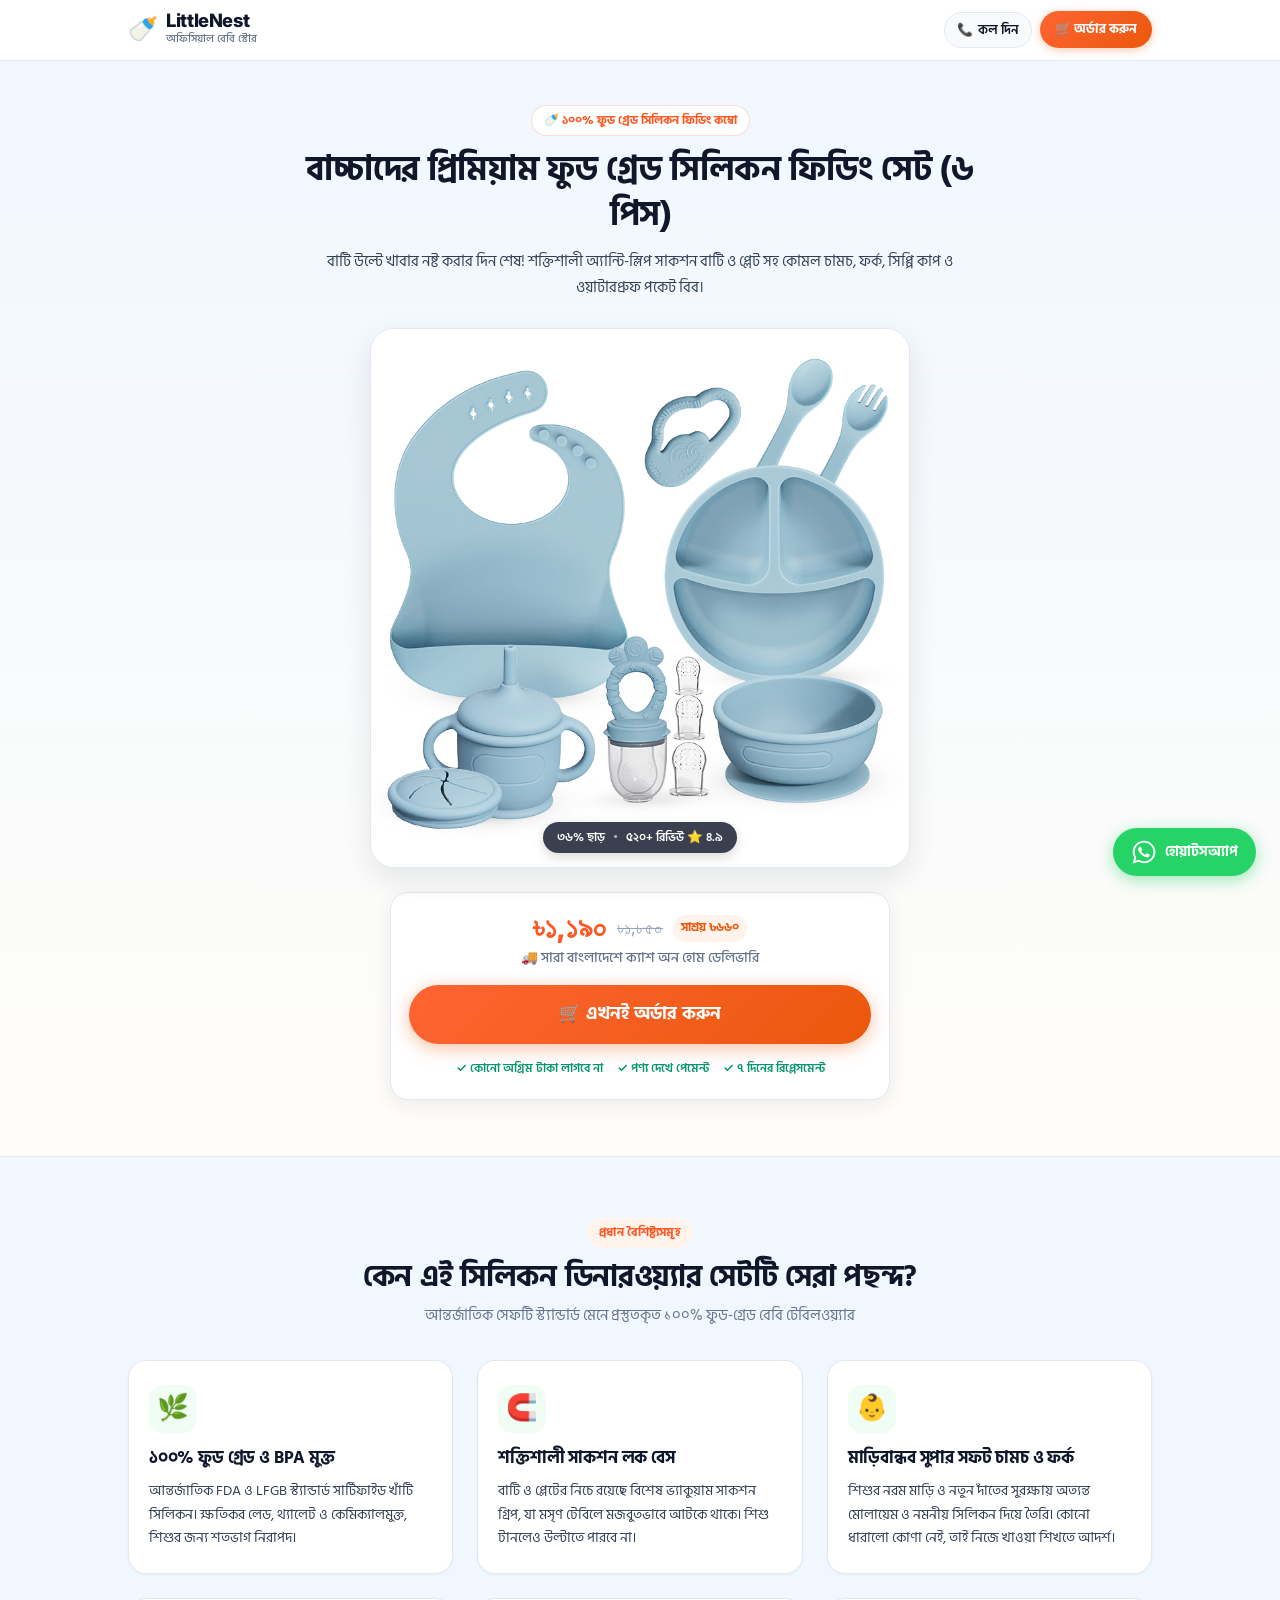
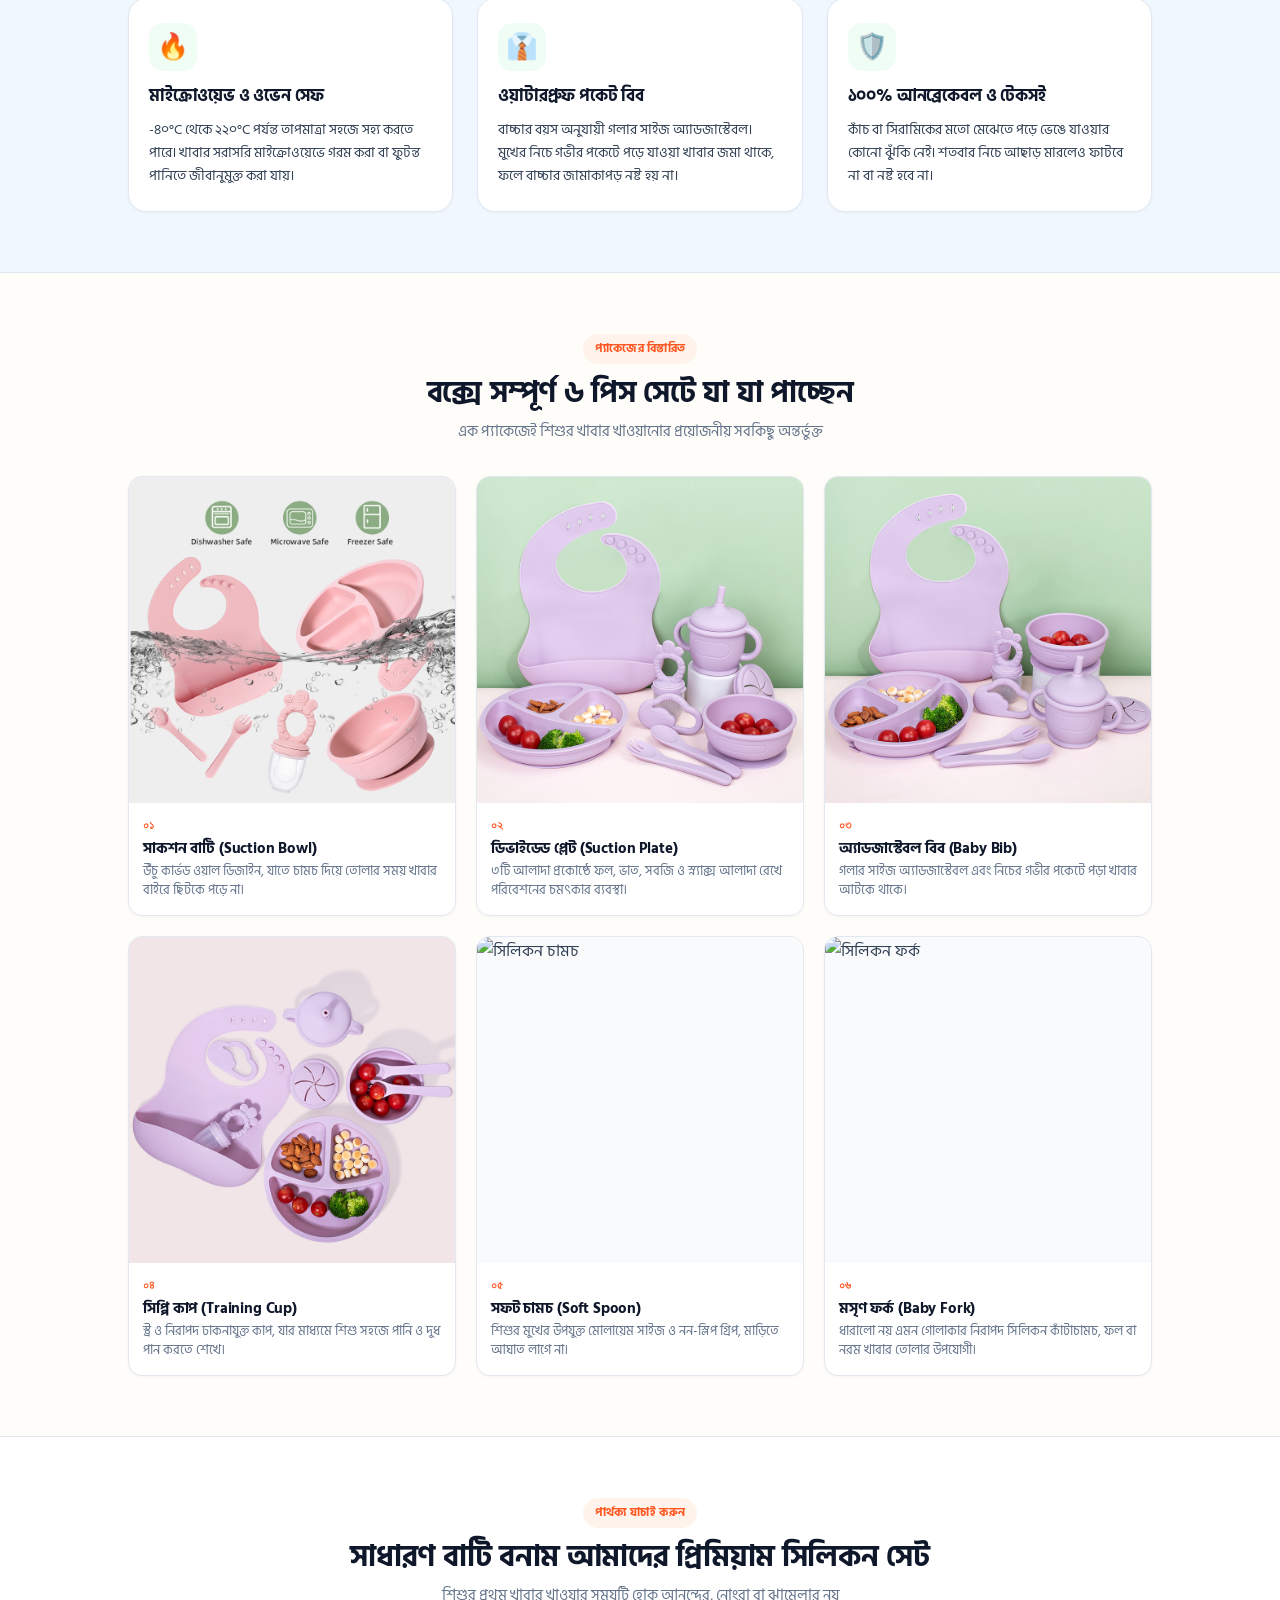
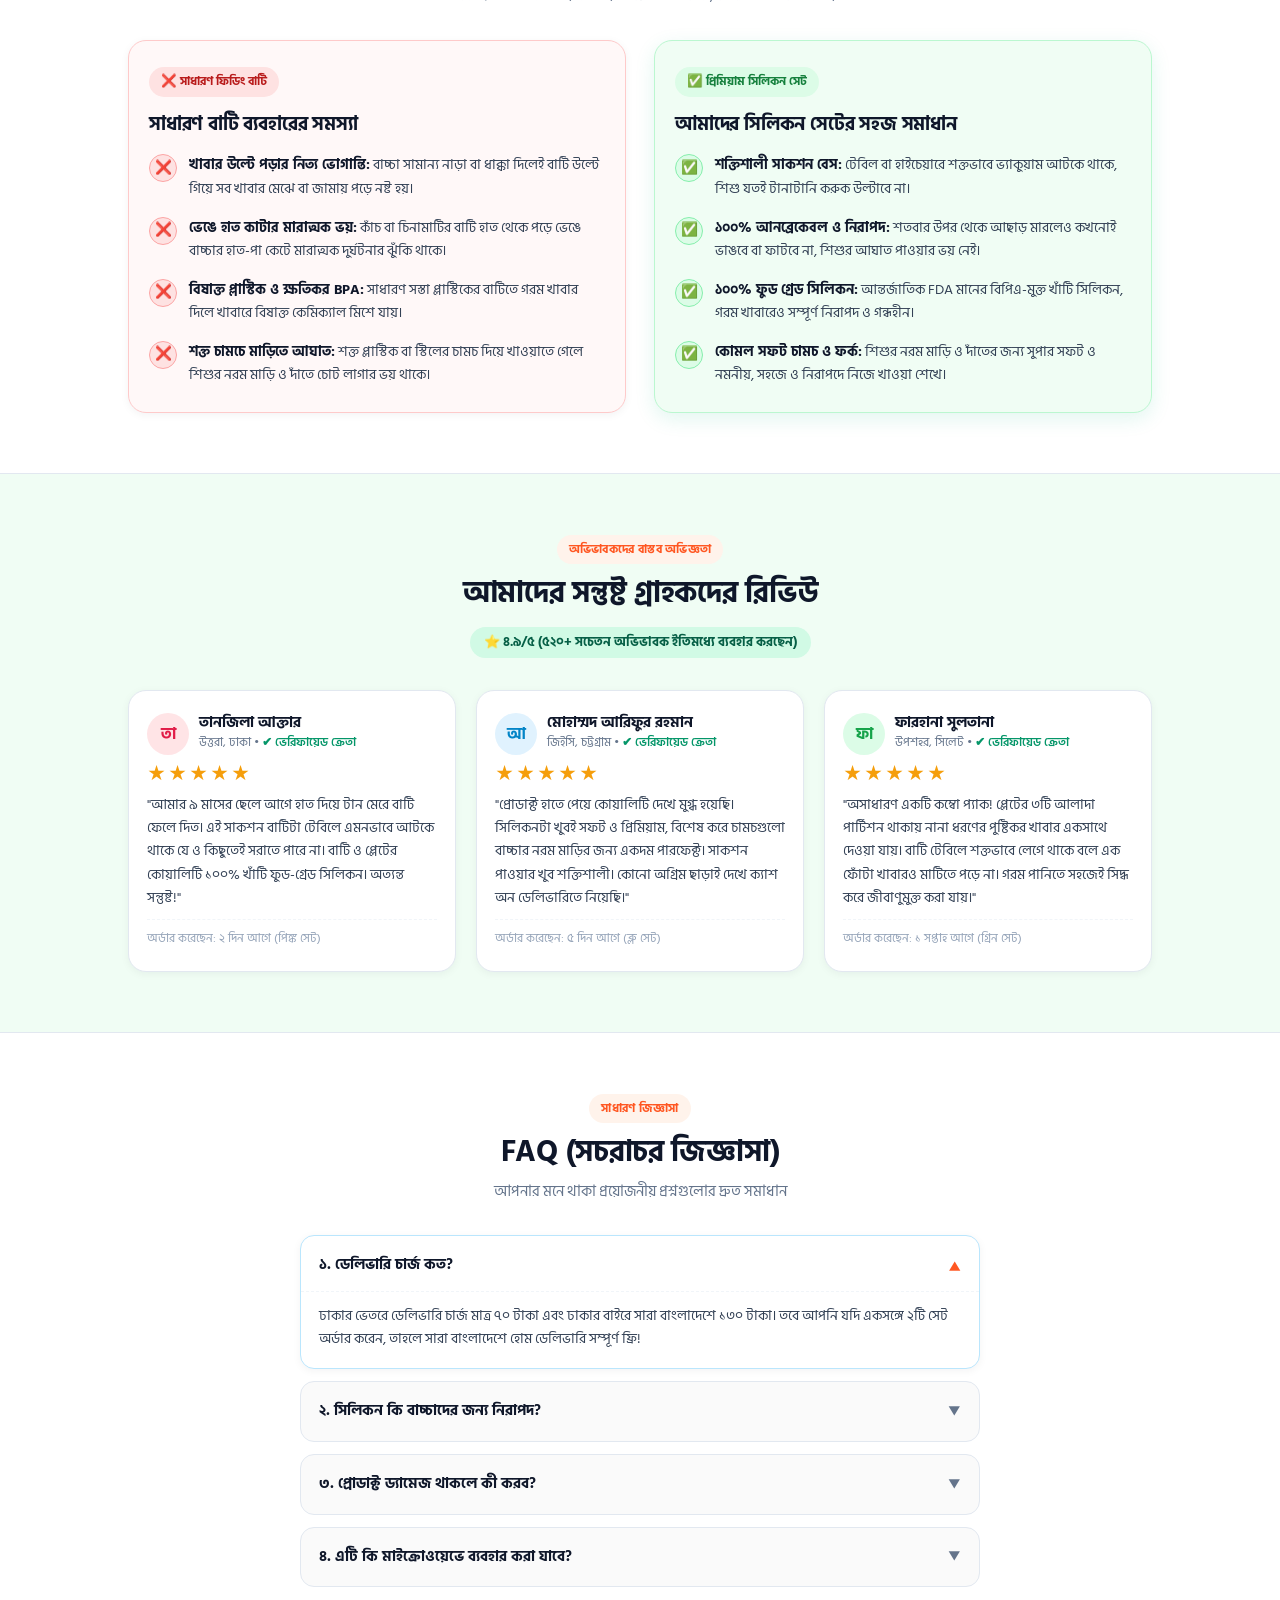
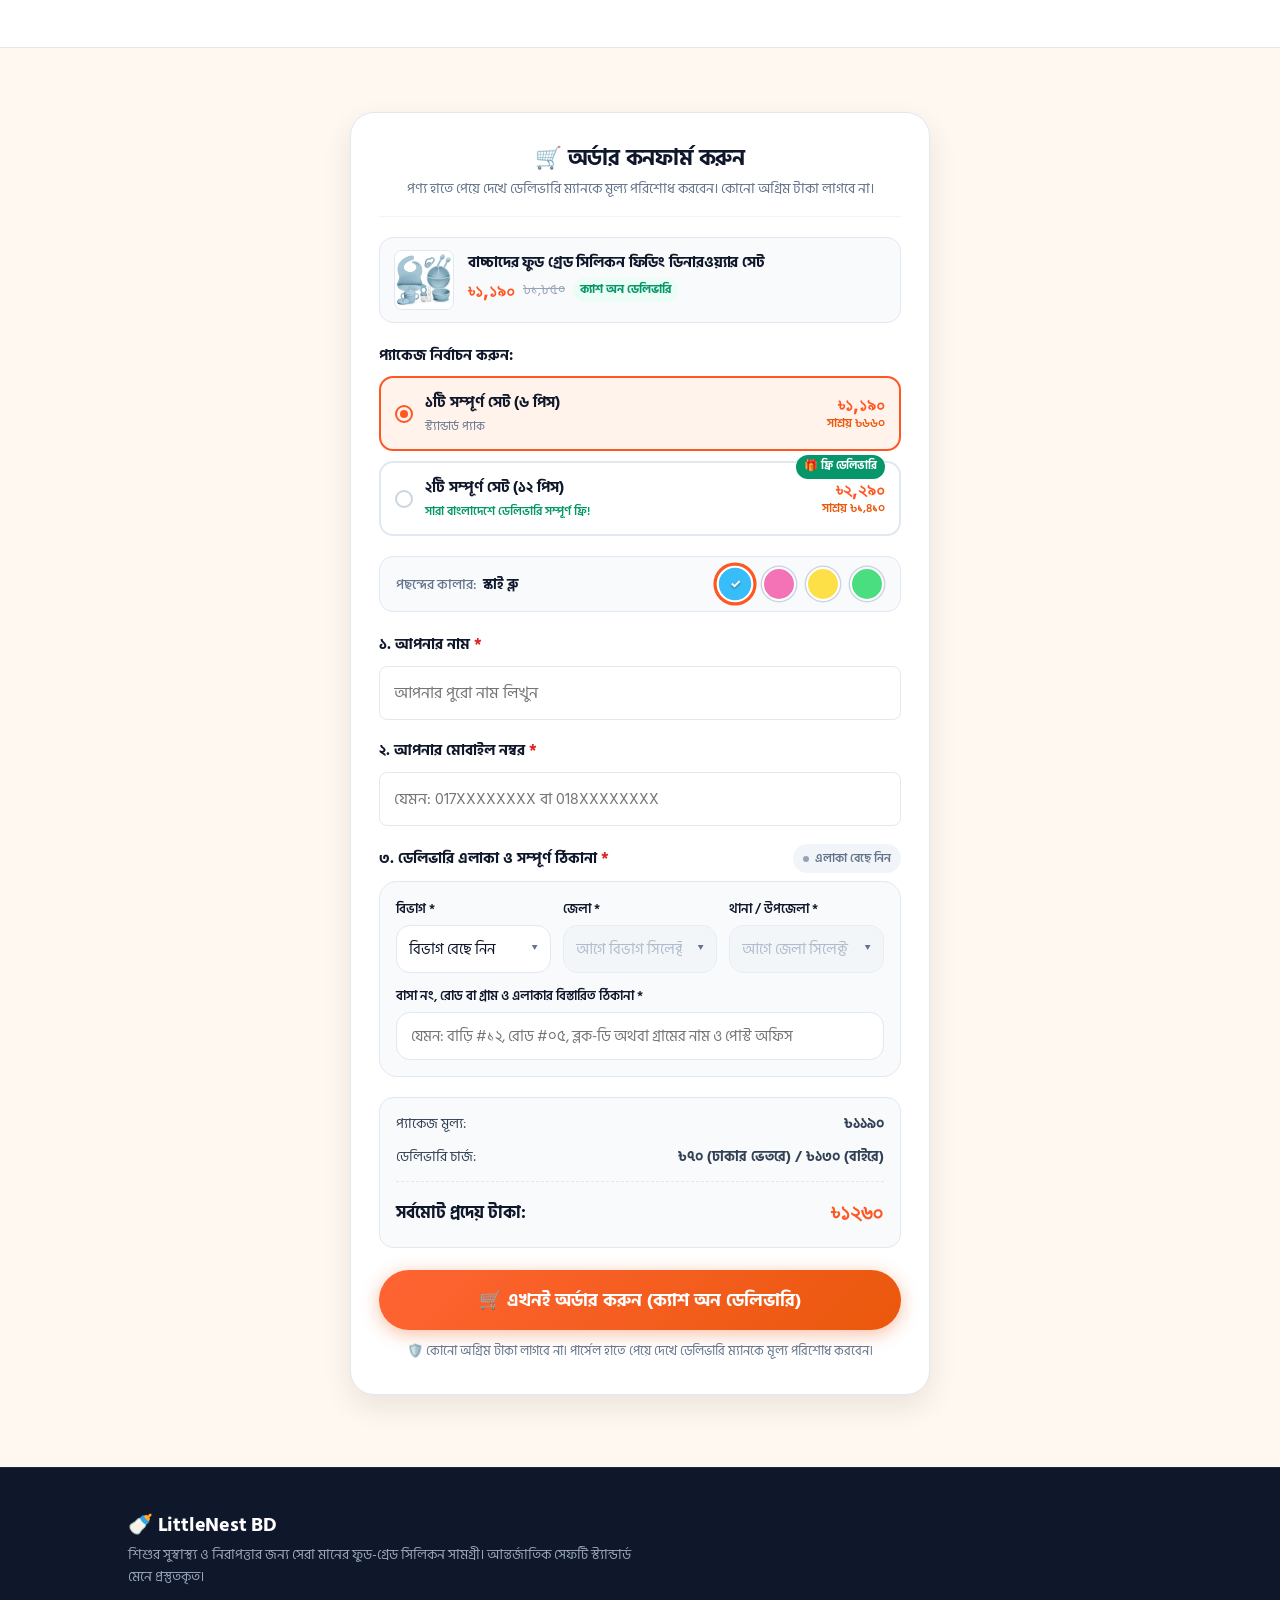
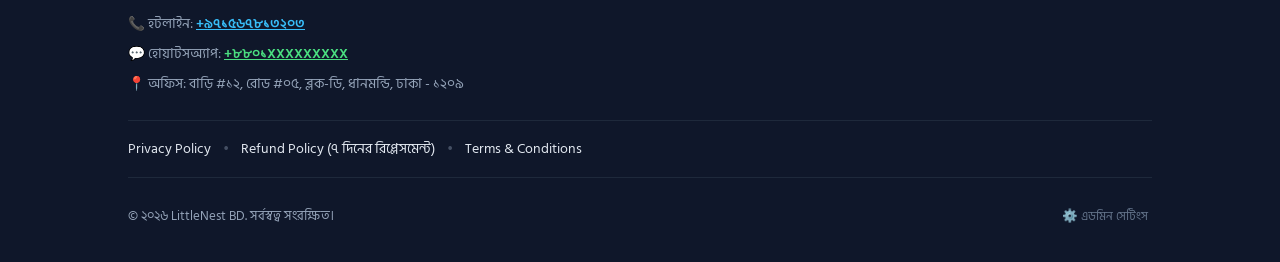
==== commit b49a82c2: "Make color selection minimal with sleek circular swatches and remove druto nirbachon quick selection" ====
--- a/index.html
+++ b/index.html
@@ -487,21 +487,24 @@
           </div>
         </div>
 
-        <!-- Color Selector Pills -->
-        <div class="color-selector-clean">
-          <label class="clean-field-label">পছন্দের কালার সিলেক্ট করুন:</label>
-          <div class="color-clean-buttons">
-            <button type="button" class="color-clean-pill selected" data-color="স্কাই ব্লু" onclick="selectCleanColor('স্কাই ব্লু', this)">
-              <span class="dot" style="background: #38bdf8;"></span> স্কাই ব্লু
+        <!-- Minimal Color Swatches -->
+        <div class="color-selector-minimal">
+          <div class="color-label-row">
+            <span class="color-title">পছন্দের কালার:</span>
+            <span class="selected-color-name" id="selected-color-label">স্কাই ব্লু</span>
+          </div>
+          <div class="color-swatches-row">
+            <button type="button" class="color-swatch-circle selected" data-color="স্কাই ব্লু" style="--swatch-color: #38bdf8;" title="স্কাই ব্লু" onclick="selectCleanColor('স্কাই ব্লু', this)" aria-label="স্কাই ব্লু">
+              <span class="swatch-check">✓</span>
             </button>
-            <button type="button" class="color-clean-pill" data-color="বেবি পিঙ্ক" onclick="selectCleanColor('বেবি পিঙ্ক', this)">
-              <span class="dot" style="background: #f472b6;"></span> বেবি পিঙ্ক
+            <button type="button" class="color-swatch-circle" data-color="বেবি পিঙ্ক" style="--swatch-color: #f472b6;" title="বেবি পিঙ্ক" onclick="selectCleanColor('বেবি পিঙ্ক', this)" aria-label="বেবি পিঙ্ক">
+              <span class="swatch-check">✓</span>
             </button>
-            <button type="button" class="color-clean-pill" data-color="সান ইয়েলো" onclick="selectCleanColor('সান ইয়েলো', this)">
-              <span class="dot" style="background: #fde047;"></span> সান ইয়েলো
+            <button type="button" class="color-swatch-circle" data-color="সান ইয়েলো" style="--swatch-color: #fde047;" title="সান ইয়েলো" onclick="selectCleanColor('সান ইয়েলো', this)" aria-label="সান ইয়েলো">
+              <span class="swatch-check">✓</span>
             </button>
-            <button type="button" class="color-clean-pill" data-color="মিন্ট গ্রিন" onclick="selectCleanColor('মিন্ট গ্রিন', this)">
-              <span class="dot" style="background: #4ade80;"></span> মিন্ট গ্রিন
+            <button type="button" class="color-swatch-circle" data-color="মিন্ট গ্রিন" style="--swatch-color: #4ade80;" title="মিন্ট গ্রিন" onclick="selectCleanColor('মিন্ট গ্রিন', this)" aria-label="মিন্ট গ্রিন">
+              <span class="swatch-check">✓</span>
             </button>
           </div>
         </div>
@@ -537,25 +540,6 @@
             <!-- Elegant Address Container Card -->
             <div class="address-card-box">
               
-              <!-- Quick City Shortcuts -->
-              <div class="address-quick-bar">
-                <span class="quick-title">⚡ দ্রুত নির্বাচন:</span>
-                <div class="quick-chips-wrapper">
-                  <button type="button" class="quick-city-chip" id="chip-dhaka" onclick="selectQuickCity('ঢাকা বিভাগ', 'ঢাকা')">
-                    🏛️ ঢাকা সিটি (৳৭০)
-                  </button>
-                  <button type="button" class="quick-city-chip" id="chip-ctg" onclick="selectQuickCity('চট্টগ্রাম বিভাগ', 'চট্টগ্রাম')">
-                    🚢 চট্টগ্রাম সিটি
-                  </button>
-                  <button type="button" class="quick-city-chip" id="chip-sylhet" onclick="selectQuickCity('সিলেট বিভাগ', 'সিলেট')">
-                    🍵 সিলেট
-                  </button>
-                  <button type="button" class="quick-city-chip" id="chip-rajshahi" onclick="selectQuickCity('রাজশাহী বিভাগ', 'রাজশাহী')">
-                    🌾 রাজশাহী
-                  </button>
-                </div>
-              </div>
-
               <!-- 3 Cascade Dropdowns: Division -> District -> Upazila/Thana -->
               <div class="address-cascading-grid">
                 
--- a/css/style.css
+++ b/css/style.css
@@ -1177,51 +1177,79 @@
   border-radius: var(--radius-full);
 }
 
-/* Color Selector */
-.color-selector-clean {
-  margin-bottom: 22px;
-}
-
-.color-clean-buttons {
-  display: grid;
-  grid-template-columns: repeat(2, 1fr);
-  gap: 8px;
-}
-
-@media (min-width: 480px) {
-  .color-clean-buttons {
-    grid-template-columns: repeat(4, 1fr);
-  }
-}
-
-.color-clean-pill {
+/* Minimal Color Selector */
+.color-selector-minimal {
+  margin-bottom: 20px;
+  display: flex;
+  align-items: center;
+  justify-content: space-between;
+  flex-wrap: wrap;
+  gap: 12px;
+  background: #F8FAFC;
+  border: 1px solid var(--border-color);
+  border-radius: var(--radius-md);
+  padding: 10px 16px;
+}
+
+.color-label-row {
+  display: flex;
+  align-items: center;
+  gap: 6px;
+  font-size: 0.9rem;
+}
+
+.color-title {
+  color: var(--text-muted);
+  font-weight: 500;
+}
+
+.selected-color-name {
+  color: var(--text-main);
+  font-weight: 700;
+}
+
+.color-swatches-row {
+  display: flex;
+  align-items: center;
+  gap: 10px;
+}
+
+.color-swatch-circle {
+  width: 34px;
+  height: 34px;
+  border-radius: 50%;
+  background: var(--swatch-color);
+  border: 2px solid #FFFFFF;
+  box-shadow: 0 0 0 1.5px #CBD5E1;
+  cursor: pointer;
   display: inline-flex;
   align-items: center;
   justify-content: center;
-  gap: 6px;
-  background: #FFFFFF;
-  border: 1.5px solid var(--border-color);
-  border-radius: var(--radius-full);
-  padding: 8px 12px;
-  font-size: 0.84rem;
-  font-weight: 600;
-  color: var(--text-main);
-  cursor: pointer;
-  min-height: 42px;
+  padding: 0;
   transition: var(--transition);
-}
-
-.color-clean-pill .dot {
-  width: 12px;
-  height: 12px;
-  border-radius: 50%;
-}
-
-.color-clean-pill.selected {
-  border-color: var(--primary);
-  background: var(--primary-tint);
-  color: var(--primary);
-  font-weight: 700;
+  outline: none;
+}
+
+.color-swatch-circle:hover {
+  transform: scale(1.12);
+  box-shadow: 0 0 0 2px var(--primary);
+}
+
+.color-swatch-circle .swatch-check {
+  display: none;
+  font-size: 0.72rem;
+  font-weight: 800;
+  color: #FFFFFF;
+  text-shadow: 0 1px 2px rgba(0, 0, 0, 0.45);
+}
+
+.color-swatch-circle.selected {
+  box-shadow: 0 0 0 3px var(--primary);
+  transform: scale(1.08);
+}
+
+.color-swatch-circle.selected .swatch-check {
+  display: inline-block;
 }
 
 /* The 3 Essential Form Fields */
@@ -1399,59 +1427,6 @@
 .address-card-box:focus-within {
   border-color: #CBD5E1;
   box-shadow: 0 4px 16px rgba(15, 23, 42, 0.04);
-}
-
-/* Quick City Shortcuts Bar */
-.address-quick-bar {
-  display: flex;
-  align-items: center;
-  flex-wrap: wrap;
-  gap: 8px;
-  padding-bottom: 12px;
-  margin-bottom: 14px;
-  border-bottom: 1px dashed var(--border-color);
-}
-
-.quick-title {
-  font-size: 0.8rem;
-  font-weight: 600;
-  color: var(--text-muted);
-}
-
-.quick-chips-wrapper {
-  display: flex;
-  flex-wrap: wrap;
-  gap: 6px;
-}
-
-.quick-city-chip {
-  background: #FFFFFF;
-  border: 1px solid #CBD5E1;
-  color: var(--text-main);
-  font-size: 0.8rem;
-  font-weight: 500;
-  padding: 6px 12px;
-  border-radius: var(--radius-full);
-  cursor: pointer;
-  transition: var(--transition);
-  display: inline-flex;
-  align-items: center;
-  gap: 4px;
-  min-height: 32px;
-}
-
-.quick-city-chip:hover {
-  border-color: var(--primary);
-  color: var(--primary);
-  background: #FFF8F0;
-}
-
-.quick-city-chip.active {
-  background: #FFF3EB;
-  border-color: var(--primary);
-  color: #C2410C;
-  font-weight: 700;
-  box-shadow: 0 2px 6px rgba(255, 87, 34, 0.15);
 }
 
 /* Cascading Grid */
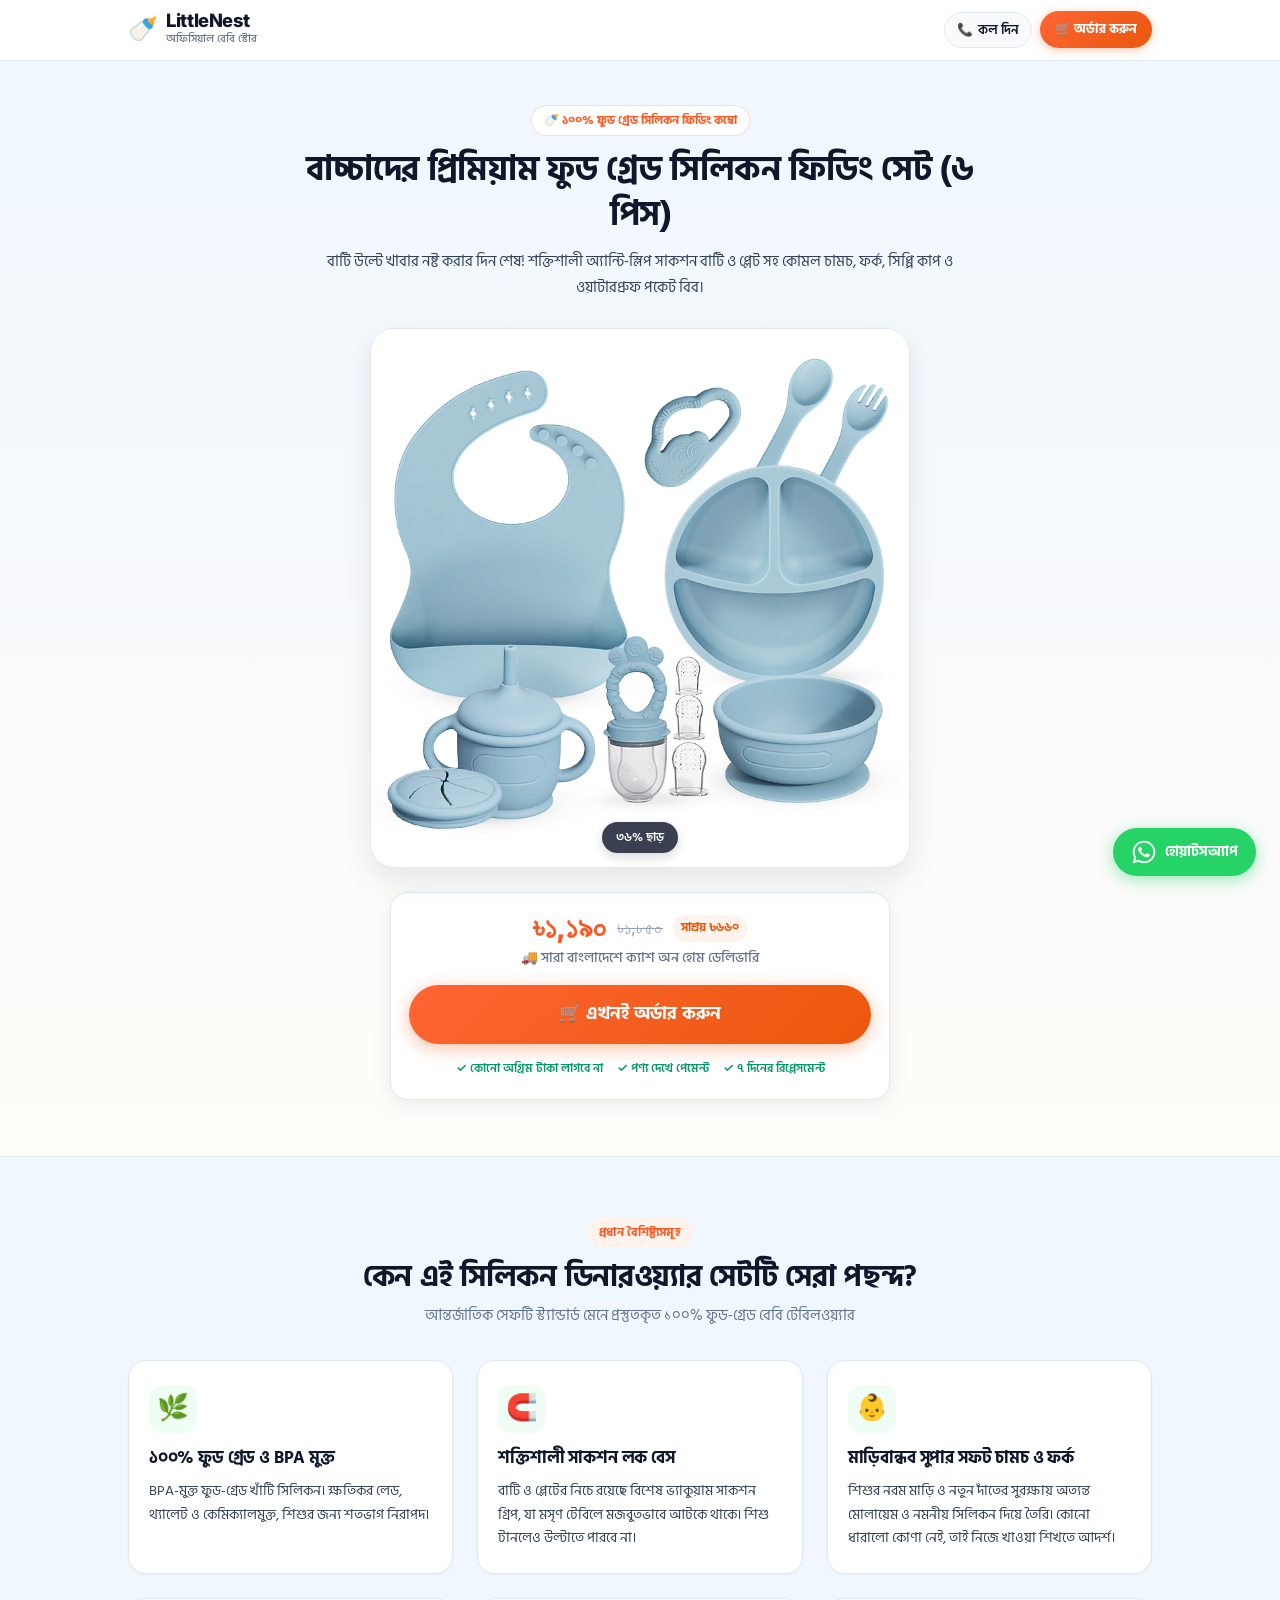
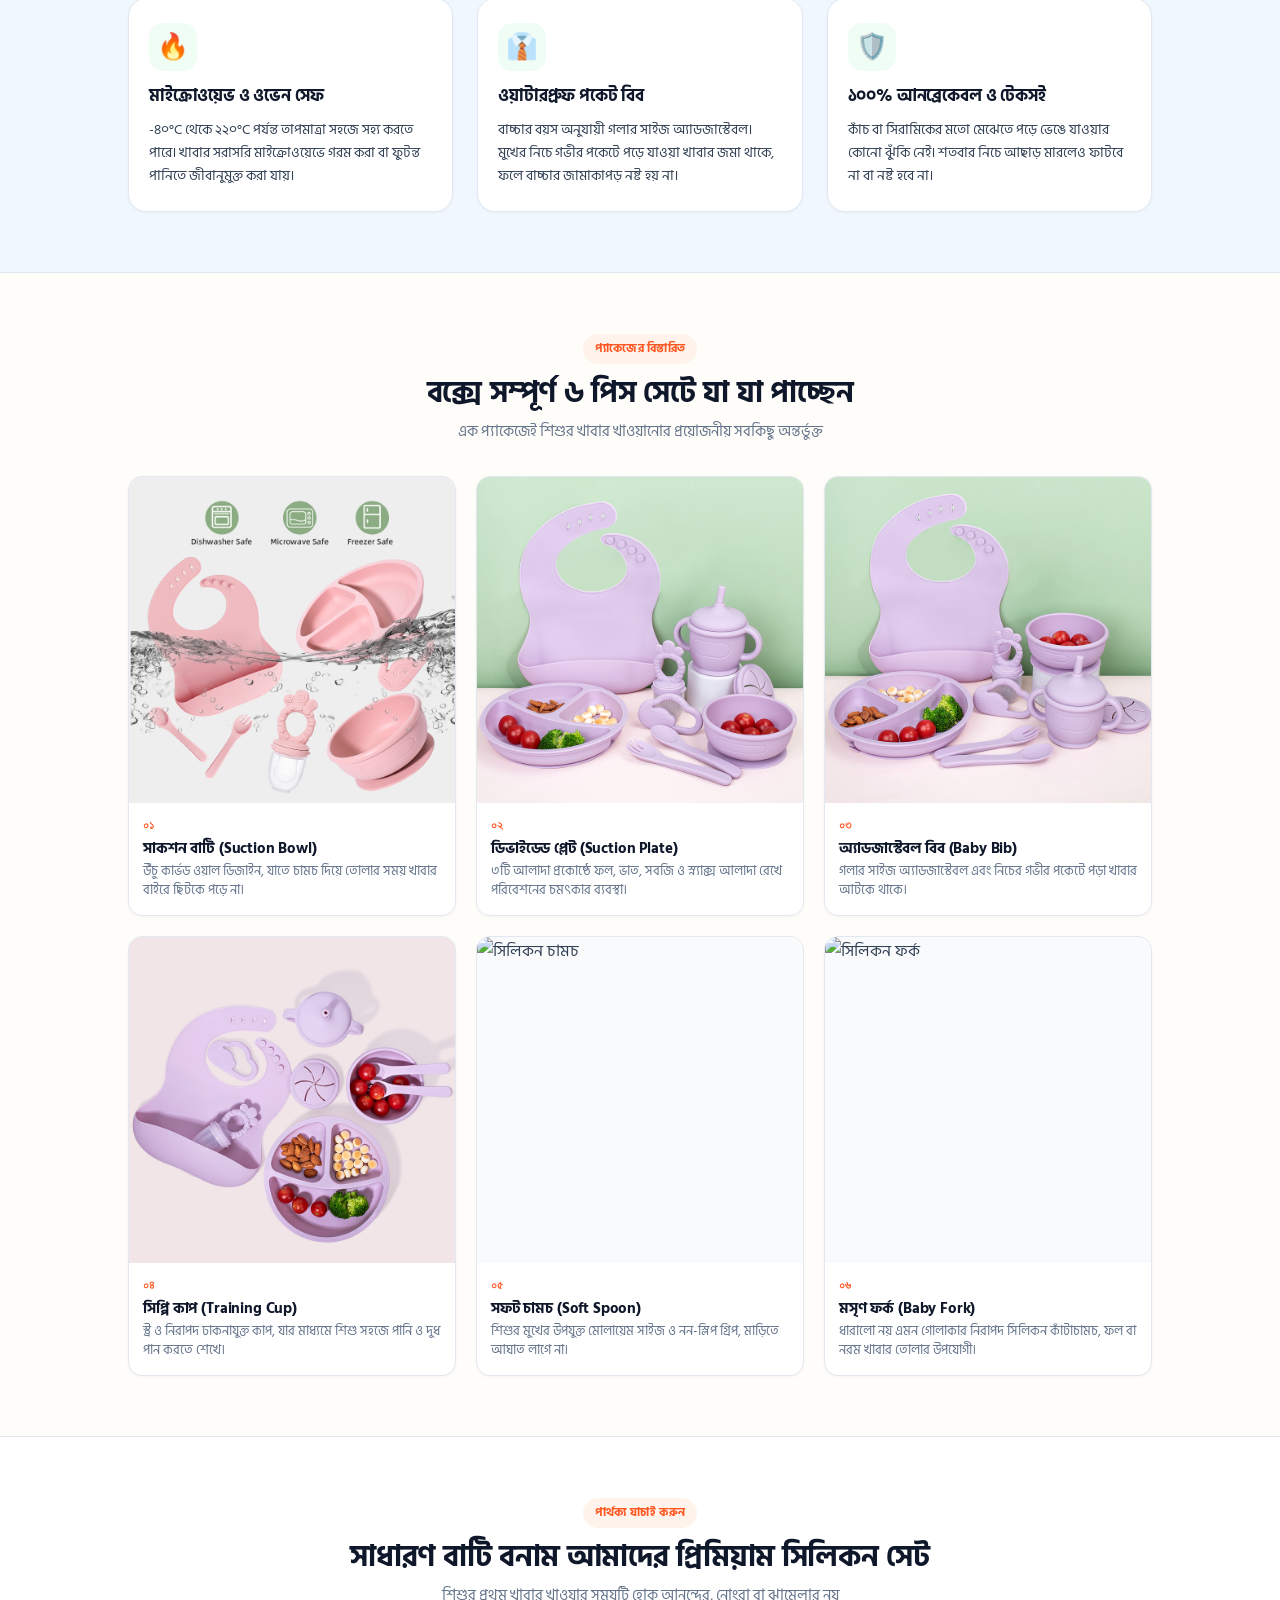
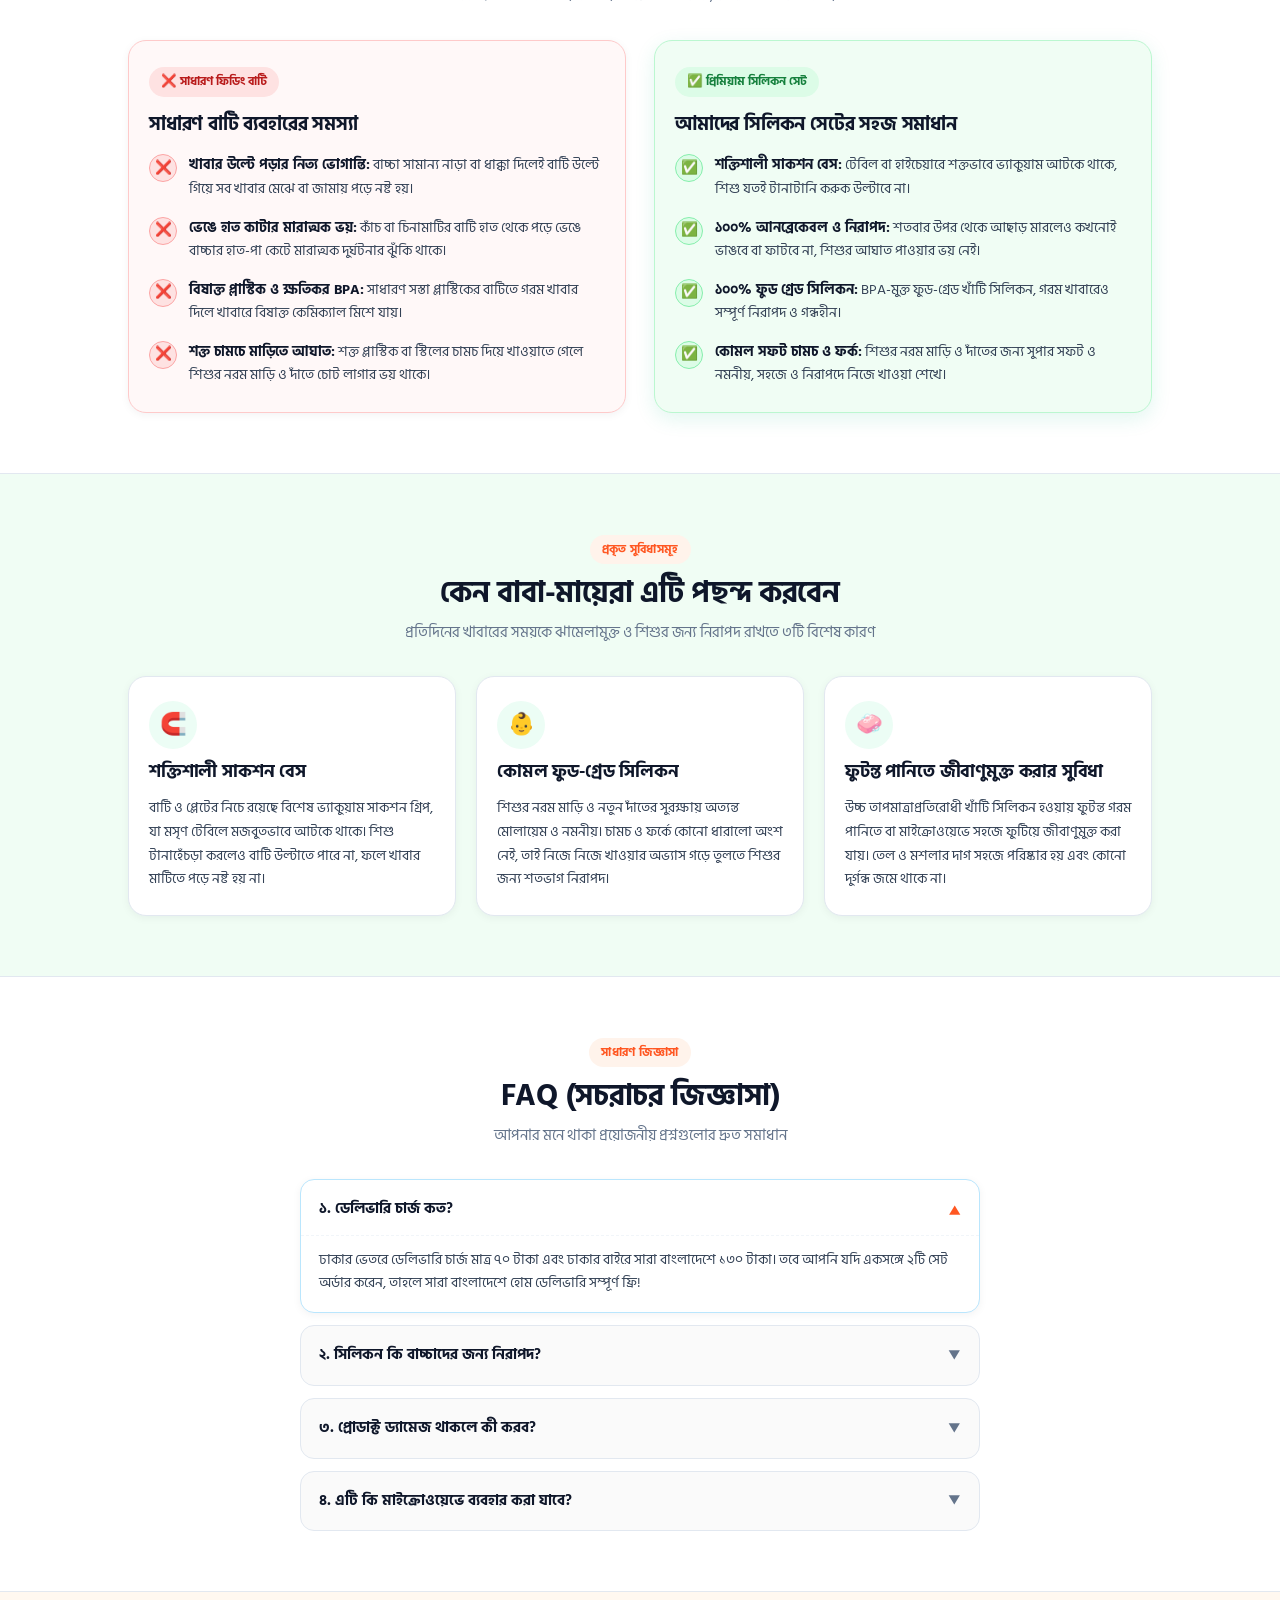
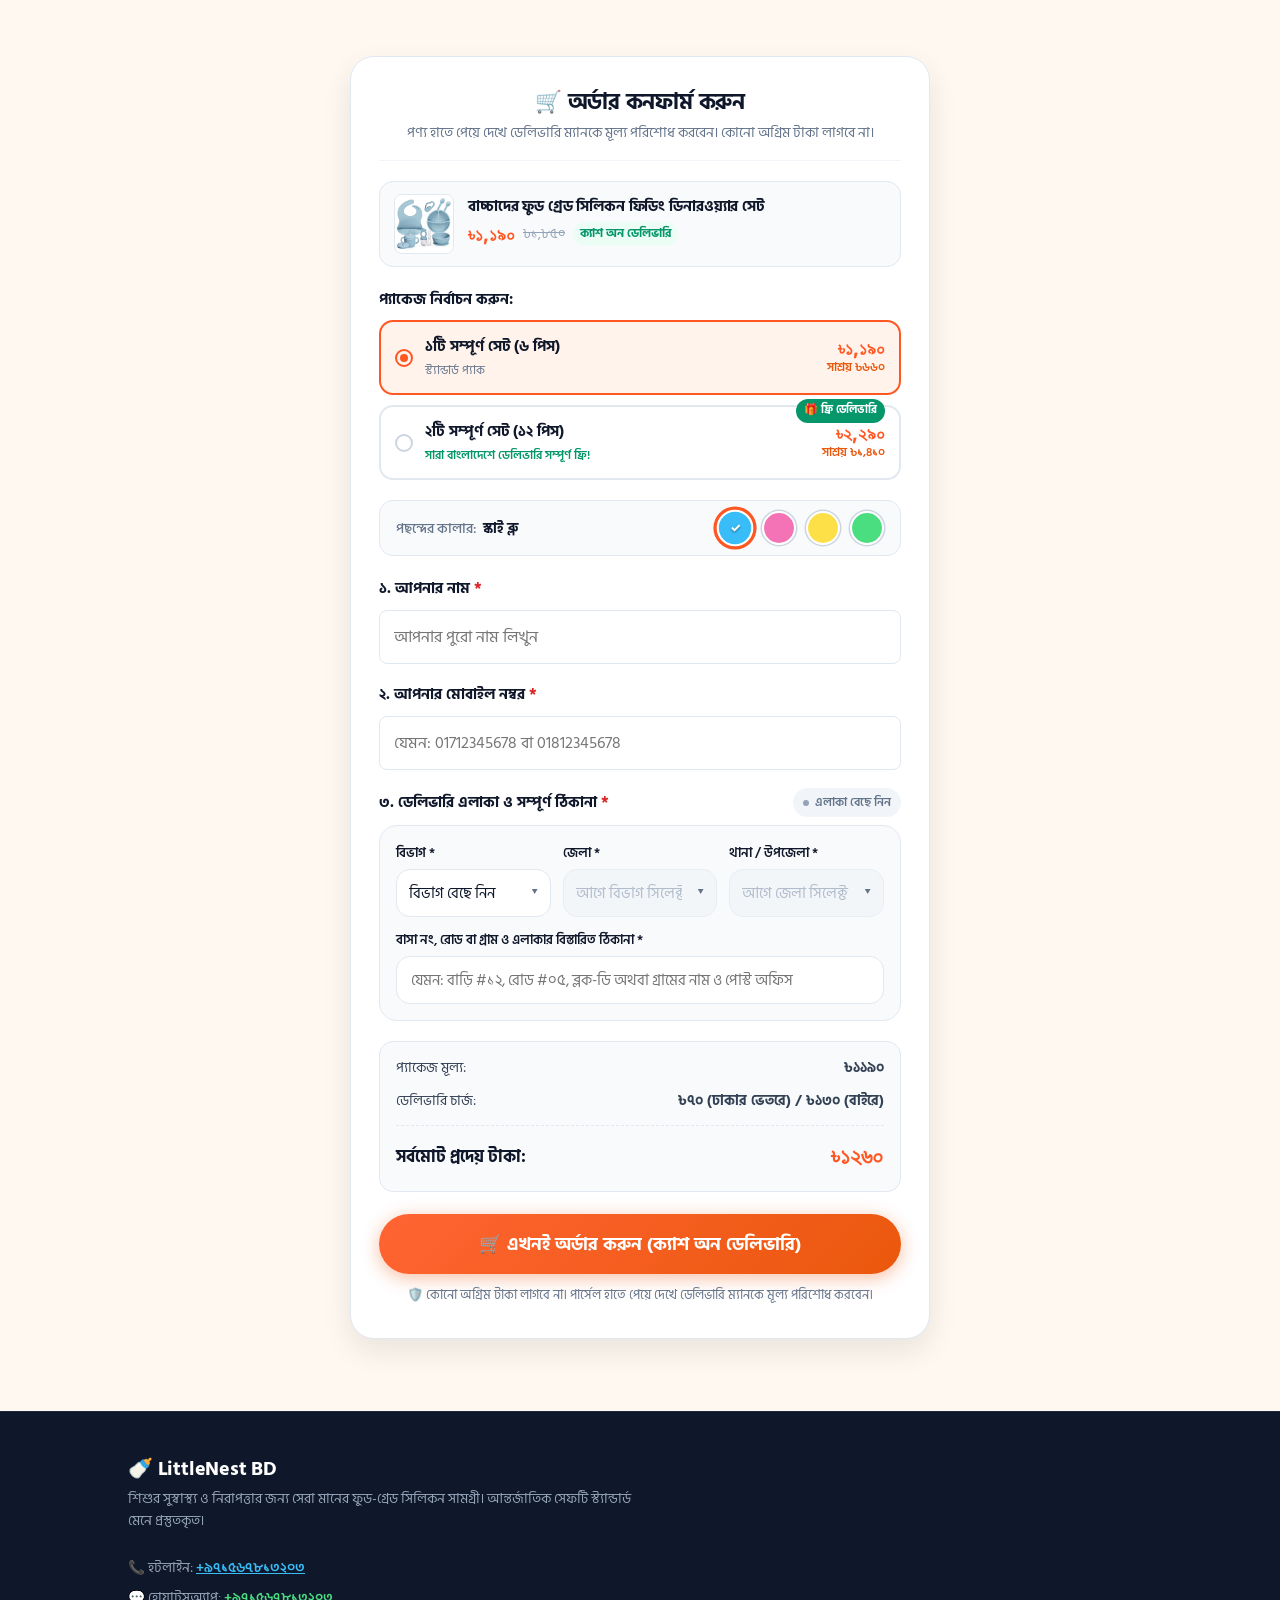
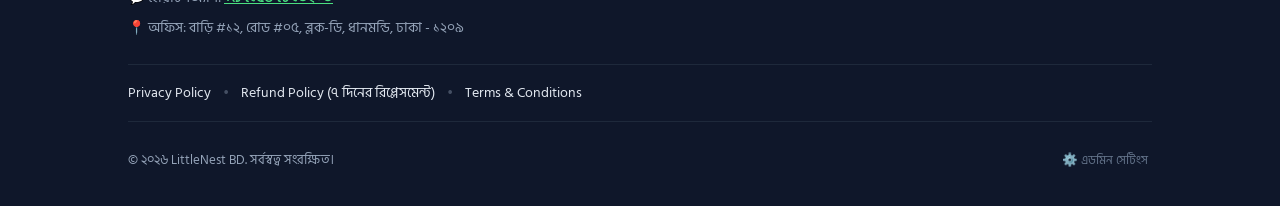
==== commit d9482114: "Centralize contact details into config.js, replace placeholder WhatsApp number, remove fabricated so" ====
--- a/index.html
+++ b/index.html
@@ -22,6 +22,9 @@
 
   <link rel="stylesheet" href="css/style.css">
 
+  <!-- Store Configuration (Centralized Contact & Pixel Settings) -->
+  <script src="js/config.js"></script>
+
   <!-- Meta Pixel Code -->
   <script src="js/pixel.js"></script>
 </head>
@@ -39,7 +42,7 @@
       </a>
 
       <div class="header-actions">
-        <a href="tel:+971567813203" class="btn-header-call" title="সরাসরি ফোন দিন">
+        <a href="tel:+971567813203" class="btn-header-call" id="btn-header-call" title="সরাসরি ফোন দিন">
           <span class="icon">📞</span>
           <span class="text">কল দিন</span>
         </a>
@@ -66,8 +69,6 @@
         <img src="images/product-main.jpg" alt="বাচ্চাদের প্রিমিয়াম ফুড গ্রেড সিলিকন ফিডিং ডিনারওয়্যার সেট (৬ পিস)" class="hero-large-image" loading="eager">
         <div class="hero-floating-pill">
           <span>৩৬% ছাড়</span>
-          <span class="pill-sep">•</span>
-          <span>৫২০+ রিভিউ ⭐ ৪.৯</span>
         </div>
       </div>
 
@@ -109,7 +110,7 @@
         <div class="feature-clean-card">
           <div class="feature-icon-circle">🌿</div>
           <h3 class="feature-clean-title">১০০% ফুড গ্রেড ও BPA মুক্ত</h3>
-          <p class="feature-clean-text">আন্তর্জাতিক FDA ও LFGB স্ট্যান্ডার্ড সার্টিফাইড খাঁটি সিলিকন। ক্ষতিকর লেড, থ্যালেট ও কেমিক্যালমুক্ত, শিশুর জন্য শতভাগ নিরাপদ।</p>
+          <p class="feature-clean-text">BPA-মুক্ত ফুড-গ্রেড খাঁটি সিলিকন। ক্ষতিকর লেড, থ্যালেট ও কেমিক্যালমুক্ত, শিশুর জন্য শতভাগ নিরাপদ।</p>
         </div>
 
         <div class="feature-clean-card">
@@ -301,7 +302,7 @@
               <span class="point-icon green">✅</span>
               <div class="point-text">
                 <strong>১০০% ফুড গ্রেড সিলিকন:</strong>
-                <span>আন্তর্জাতিক FDA মানের বিপিএ-মুক্ত খাঁটি সিলিকন, গরম খাবারেও সম্পূর্ণ নিরাপদ ও গন্ধহীন।</span>
+                <span>BPA-মুক্ত ফুড-গ্রেড খাঁটি সিলিকন, গরম খাবারেও সম্পূর্ণ নিরাপদ ও গন্ধহীন।</span>
               </div>
             </div>
 
@@ -319,56 +320,35 @@
     </div>
   </section>
 
-  <!-- 5. Simple & Highly Legible Customer Reviews -->
-  <section class="reviews-section">
+  <!-- 5. Honest Benefits: কেন বাবা-মায়েরা এটি পছন্দ করবেন -->
+  <section class="benefits-section">
     <div class="container">
       <div class="section-clean-header">
-        <span class="clean-section-tag">অভিভাবকদের বাস্তব অভিজ্ঞতা</span>
-        <h2 class="clean-section-title">আমাদের সন্তুষ্ট গ্রাহকদের রিভিউ</h2>
-        <div class="reviews-score-pill">⭐ ৪.৯/৫ (৫২০+ সচেতন অভিভাবক ইতিমধ্যে ব্যবহার করছেন)</div>
-      </div>
-
-      <div class="reviews-clean-grid">
-        <!-- Review 1 -->
-        <div class="review-clean-card">
-          <div class="review-user-row">
-            <div class="user-avatar-circle pink-bg">তা</div>
-            <div>
-              <div class="user-name">তানজিলা আক্তার</div>
-              <div class="user-city">উত্তরা, ঢাকা • <span class="badge-ver">✔ ভেরিফায়েড ক্রেতা</span></div>
-            </div>
-          </div>
-          <div class="review-stars-row">★★★★★</div>
-          <p class="review-body">"আমার ৯ মাসের ছেলে আগে হাত দিয়ে টান মেরে বাটি ফেলে দিত। এই সাকশন বাটিটা টেবিলে এমনভাবে আটকে থাকে যে ও কিছুতেই সরাতে পারে না। বাটি ও প্লেটের কোয়ালিটি ১০০% খাঁটি ফুড-গ্রেড সিলিকন। অত্যন্ত সন্তুষ্ট!"</p>
-          <div class="review-time">অর্ডার করেছেন: ২ দিন আগে (পিঙ্ক সেট)</div>
-        </div>
-
-        <!-- Review 2 -->
-        <div class="review-clean-card">
-          <div class="review-user-row">
-            <div class="user-avatar-circle blue-bg">আ</div>
-            <div>
-              <div class="user-name">মোহাম্মদ আরিফুর রহমান</div>
-              <div class="user-city">জিইসি, চট্টগ্রাম • <span class="badge-ver">✔ ভেরিফায়েড ক্রেতা</span></div>
-            </div>
-          </div>
-          <div class="review-stars-row">★★★★★</div>
-          <p class="review-body">"প্রোডাক্ট হাতে পেয়ে কোয়ালিটি দেখে মুগ্ধ হয়েছি। সিলিকনটা খুবই সফট ও প্রিমিয়াম, বিশেষ করে চামচগুলো বাচ্চার নরম মাড়ির জন্য একদম পারফেক্ট। সাকশন পাওয়ার খুব শক্তিশালী। কোনো অগ্রিম ছাড়াই দেখে ক্যাশ অন ডেলিভারিতে নিয়েছি।"</p>
-          <div class="review-time">অর্ডার করেছেন: ৫ দিন আগে (ব্লু সেট)</div>
-        </div>
-
-        <!-- Review 3 -->
-        <div class="review-clean-card">
-          <div class="review-user-row">
-            <div class="user-avatar-circle green-bg">ফা</div>
-            <div>
-              <div class="user-name">ফারহানা সুলতানা</div>
-              <div class="user-city">উপশহর, সিলেট • <span class="badge-ver">✔ ভেরিফায়েড ক্রেতা</span></div>
-            </div>
-          </div>
-          <div class="review-stars-row">★★★★★</div>
-          <p class="review-body">"অসাধারণ একটি কম্বো প্যাক! প্লেটের ৩টি আলাদা পার্টিশন থাকায় নানা ধরণের পুষ্টিকর খাবার একসাথে দেওয়া যায়। বাটি টেবিলে শক্তভাবে লেগে থাকে বলে এক ফোঁটা খাবারও মাটিতে পড়ে না। গরম পানিতে সহজেই সিদ্ধ করে জীবাণুমুক্ত করা যায়।"</p>
-          <div class="review-time">অর্ডার করেছেন: ১ সপ্তাহ আগে (গ্রিন সেট)</div>
+        <span class="clean-section-tag">প্রকৃত সুবিধাসমূহ</span>
+        <h2 class="clean-section-title">কেন বাবা-মায়েরা এটি পছন্দ করবেন</h2>
+        <p class="clean-section-sub">প্রতিদিনের খাবারের সময়কে ঝামেলামুক্ত ও শিশুর জন্য নিরাপদ রাখতে ৩টি বিশেষ কারণ</p>
+      </div>
+
+      <div class="benefits-clean-grid">
+        <!-- Benefit 1: strong suction base that babies cannot flip -->
+        <div class="benefit-clean-card">
+          <div class="benefit-icon-circle">🧲</div>
+          <h3 class="benefit-clean-title">শক্তিশালী সাকশন বেস</h3>
+          <p class="benefit-clean-text">বাটি ও প্লেটের নিচে রয়েছে বিশেষ ভ্যাকুয়াম সাকশন গ্রিপ, যা মসৃণ টেবিলে মজবুতভাবে আটকে থাকে। শিশু টানাহেঁচড়া করলেও বাটি উল্টাতে পারে না, ফলে খাবার মাটিতে পড়ে নষ্ট হয় না।</p>
+        </div>
+
+        <!-- Benefit 2: soft food-grade silicone gentle on gums -->
+        <div class="benefit-clean-card">
+          <div class="benefit-icon-circle">👶</div>
+          <h3 class="benefit-clean-title">কোমল ফুড-গ্রেড সিলিকন</h3>
+          <p class="benefit-clean-text">শিশুর নরম মাড়ি ও নতুন দাঁতের সুরক্ষায় অত্যন্ত মোলায়েম ও নমনীয়। চামচ ও ফর্কে কোনো ধারালো অংশ নেই, তাই নিজে নিজে খাওয়ার অভ্যাস গড়ে তুলতে শিশুর জন্য শতভাগ নিরাপদ।</p>
+        </div>
+
+        <!-- Benefit 3: easy to sterilize in boiling water -->
+        <div class="benefit-clean-card">
+          <div class="benefit-icon-circle">🧼</div>
+          <h3 class="benefit-clean-title">ফুটন্ত পানিতে জীবাণুমুক্ত করার সুবিধা</h3>
+          <p class="benefit-clean-text">উচ্চ তাপমাত্রাপ্রতিরোধী খাঁটি সিলিকন হওয়ায় ফুটন্ত গরম পানিতে বা মাইক্রোওয়েভে সহজে ফুটিয়ে জীবাণুমুক্ত করা যায়। তেল ও মশলার দাগ সহজে পরিষ্কার হয় এবং কোনো দুর্গন্ধ জমে থাকে না।</p>
         </div>
       </div>
     </div>
@@ -402,7 +382,7 @@
             <span class="faq-arrow-icon">▼</span>
           </div>
           <div class="faq-clean-answer">
-            হ্যাঁ, এটি শতভাগ ফুড-গ্রেড ও BPA-মুক্ত সার্টিফাইড খাঁটি সিলিকন। এতে কোনো ক্ষতিকর কেমিক্যাল, লেড বা থ্যালেট নেই। এটি সম্পূর্ণ ব্যাকটেরিয়া-প্রতিরোধী এবং শিশুর নরম মাড়ি ও দাঁতের জন্য শতভাগ নিরাপদ ও অত্যন্ত মোলায়েম।
+            হ্যাঁ, এটি শতভাগ ফুড-গ্রেড ও BPA-মুক্ত খাঁটি সিলিকন। এতে কোনো ক্ষতিকর কেমিক্যাল, লেড বা থ্যালেট নেই। এটি সম্পূর্ণ ব্যাকটেরিয়া-প্রতিরোধী এবং শিশুর নরম মাড়ি ও দাঁতের জন্য শতভাগ নিরাপদ ও অত্যন্ত মোলায়েম।
           </div>
         </div>
 
@@ -413,7 +393,7 @@
             <span class="faq-arrow-icon">▼</span>
           </div>
           <div class="faq-clean-answer">
-            ডেলিভারি ম্যানের উপস্থিতিতেই আপনি পার্সেল খুলে চেক করে নিতে পারবেন। কোনো কারণে প্রোডাক্ট ড্যামেজ বা ত্রুটিযুক্ত থাকলে সাথে সাথে আমাদের হটলাইনে (+৯৭১৫৬৭৮১৩২০৩) বা হোয়াটসঅ্যাপে (+৮৮০১XXXXXXXXX) যোগাযোগ করবেন—আমরা ৭ দিনের মধ্যে সম্পূর্ণ ফ্রিতে নতুন প্রোডাক্ট রিপ্লেস করে দেব।
+            ডেলিভারি ম্যানের উপস্থিতিতেই আপনি পার্সেল খুলে চেক করে নিতে পারবেন। কোনো কারণে প্রোডাক্ট ড্যামেজ বা ত্রুটিযুক্ত থাকলে সাথে সাথে আমাদের হটলাইনে (<a href="tel:+971567813203" class="config-hotline-link" style="color: inherit; text-decoration: underline;"><span class="config-hotline-bn">+৯৭১৫৬৭৮১৩২০৩</span></a>) বা হোয়াটসঅ্যাপে (<a href="https://wa.me/971567813203" target="_blank" class="config-whatsapp-link" style="color: inherit; text-decoration: underline;"><span class="config-whatsapp-bn">+৯৭১৫৬৭৮১৩২০৩</span></a>) যোগাযোগ করবেন—আমরা ৭ দিনের মধ্যে সম্পূর্ণ ফ্রিতে নতুন প্রোডাক্ট রিপ্লেস করে দেব।
           </div>
         </div>
 
@@ -522,7 +502,7 @@
           <!-- Field 2: Phone Number -->
           <div class="clean-form-group">
             <label class="clean-field-label" for="cust-phone">২. আপনার মোবাইল নম্বর <span class="req">*</span></label>
-            <input type="tel" id="cust-phone" class="clean-form-input" placeholder="যেমন: 017XXXXXXXX বা 018XXXXXXXX" required autocomplete="tel">
+            <input type="tel" id="cust-phone" class="clean-form-input" placeholder="যেমন: 01712345678 বা 01812345678" required autocomplete="tel">
             <span class="clean-field-error" id="phone-feedback">১১ ডিজিটের সঠিক মোবাইল নম্বর দিন</span>
           </div>
 
@@ -651,8 +631,8 @@
       </div>
 
       <div class="footer-contact-col">
-        <div>📞 হটলাইন: <a href="tel:+971567813203" style="color: #38BDF8; font-weight: 600;">+৯৭১৫৬৭৮১৩২০৩</a></div>
-        <div>💬 হোয়াটসঅ্যাপ: <a href="https://wa.me/+8801XXXXXXXXX" target="_blank" style="color: #4ADE80; font-weight: 600;">+৮৮০১XXXXXXXXX</a></div>
+        <div>📞 হটলাইন: <a href="tel:+971567813203" id="footer-hotline-link" class="config-hotline-link" style="color: #38BDF8; font-weight: 600;"><span class="config-hotline-bn">+৯৭১৫৬৭৮১৩২০৩</span></a></div>
+        <div>💬 হোয়াটসঅ্যাপ: <a href="https://wa.me/971567813203" target="_blank" id="footer-whatsapp-link" class="config-whatsapp-link" style="color: #4ADE80; font-weight: 600;"><span class="config-whatsapp-bn">+৯৭১৫৬৭৮১৩২০৩</span></a></div>
         <div>📍 অফিস: বাড়ি #১২, রোড #০৫, ব্লক-ডি, ধানমন্ডি, ঢাকা - ১২০৯</div>
       </div>
 
@@ -683,7 +663,7 @@
   </div>
 
   <!-- 10. Floating WhatsApp Chat Button (Bottom-Right Corner) -->
-  <a href="https://wa.me/+8801XXXXXXXXX?text=আসসালামু%20আলাইকুম,%20আমি%20সিলিকন%20ফিডিং%20সেট%20সম্পর্কে%20জানতে%20চাই।" target="_blank" class="floating-whatsapp-widget" id="floating-wa-btn" title="হোয়াটসঅ্যাপে মেসেজ দিন" aria-label="হোয়াটসঅ্যাপে মেসেজ দিন">
+  <a href="https://wa.me/971567813203?text=আসসালামু%20আলাইকুম,%20আমি%20সিলিকন%20ফিডিং%20সেট%20সম্পর্কে%20জানতে%20চাই।" target="_blank" class="floating-whatsapp-widget" id="floating-wa-btn" title="হোয়াটসঅ্যাপে মেসেজ দিন" aria-label="হোয়াটসঅ্যাপে মেসেজ দিন">
     <svg xmlns="http://www.w3.org/2000/svg" viewBox="0 0 448 512" width="26" height="26" fill="currentColor" aria-hidden="true">
       <path d="M380.9 97.1C339 55.1 283.2 32 223.9 32c-122.4 0-222 99.6-222 222 0 39.1 10.2 77.3 29.6 111L0 480l117.7-30.9c32.4 17.7 68.9 27 106.1 27h.1c122.3 0 224.1-99.6 224.1-222 0-59.3-25.2-115-67.1-157zm-157 341.6c-33.2 0-65.7-8.9-94-25.7l-6.7-4-69.8 18.3L72 359.2l-4.4-7c-18.5-29.4-28.2-63.3-28.2-98.2 0-101.7 82.8-184.5 184.6-184.5 49.3 0 95.6 19.2 130.4 54.1 34.8 34.9 56.2 81.2 56.1 130.5 0 101.8-84.9 184.6-186.6 184.6zm101.2-138.2c-5.5-2.8-32.8-16.2-37.9-18-5.1-1.9-8.8-2.8-12.5 2.8-3.7 5.6-14.3 18-17.6 21.8-3.2 3.7-6.5 4.2-12 1.4-32.6-16.3-54-29.1-75.5-66-5.7-9.8 5.7-9.1 16.3-30.3 1.8-3.7.9-6.9-.5-9.7-1.4-2.8-12.5-30.1-17.1-41.2-4.5-10.8-9.1-9.3-12.5-9.5-3.2-.2-6.9-.2-10.6-.2-3.7 0-9.7 1.4-14.8 6.9-5.1 5.6-19.4 19-19.4 46.3 0 27.3 19.9 53.7 22.6 57.4 2.8 3.7 39.1 59.7 94.8 83.8 35.2 15.2 49 16.5 66.6 13.9 10.7-1.6 32.8-13.4 37.4-26.4 4.6-13 4.6-24.1 3.2-26.4-1.3-2.5-5-3.9-10.5-6.6z"/>
     </svg>
@@ -707,7 +687,7 @@
           <span class="support-icon">📞</span>
           <div class="support-info">
             <span class="support-label">যেকোনো তথ্যের জন্য আমাদের কাস্টমার কেয়ারে কল দিন:</span>
-            <a href="tel:+971567813203" class="support-phone">+৯৭১৫৬৭৮১৩২০৩</a>
+            <a href="tel:+971567813203" class="support-phone" id="modal-hotline-link"><span class="config-hotline-bn">+৯৭১৫৬৭৮১৩২০৩</span></a>
           </div>
         </div>
 
@@ -779,6 +759,7 @@
     </div>
   </div>
 
+  <script src="js/config.js"></script>
   <script src="js/bd-geo.js"></script>
   <script src="js/app.js"></script>
 </body>
--- a/css/style.css
+++ b/css/style.css
@@ -750,8 +750,9 @@
 }
 
 /* =============================================================
-   6. SIMPLE & HIGHLY LEGIBLE CUSTOMER REVIEWS
+   6. HONEST BENEFITS: কেন বাবা-মায়েরা এটি পছন্দ করবেন
    ============================================================= */
+.benefits-section,
 .reviews-section {
   padding: 44px 0;
   background: var(--bg-pastel-mint);
@@ -759,22 +760,13 @@
 }
 
 @media (min-width: 768px) {
+  .benefits-section,
   .reviews-section {
     padding: 60px 0;
   }
 }
 
-.reviews-score-pill {
-  display: inline-block;
-  font-size: 0.82rem;
-  font-weight: 700;
-  color: #065F46;
-  background: #D1FAE5;
-  padding: 4px 14px;
-  border-radius: var(--radius-full);
-  margin-top: 6px;
-}
-
+.benefits-clean-grid,
 .reviews-clean-grid {
   display: grid;
   grid-template-columns: 1fr;
@@ -782,6 +774,7 @@
 }
 
 @media (min-width: 768px) {
+  .benefits-clean-grid,
   .reviews-clean-grid {
     grid-template-columns: repeat(3, 1fr);
     gap: 20px;
@@ -789,21 +782,48 @@
   }
 }
 
+.benefit-clean-card,
 .review-clean-card {
   background: #FFFFFF;
   border: 1px solid #E2E8F0;
   border-radius: var(--radius-lg);
-  padding: 22px 18px;
+  padding: 24px 20px;
   box-shadow: var(--shadow-sm);
   display: flex;
   flex-direction: column;
-  gap: 10px;
+  gap: 12px;
   transition: var(--transition);
 }
 
+.benefit-clean-card:hover,
 .review-clean-card:hover {
   transform: translateY(-2px);
   box-shadow: var(--shadow-md);
+}
+
+.benefit-icon-circle {
+  width: 48px;
+  height: 48px;
+  border-radius: 50%;
+  background: #ECFDF5;
+  color: #059669;
+  display: flex;
+  align-items: center;
+  justify-content: center;
+  font-size: 1.35rem;
+}
+
+.benefit-clean-title {
+  font-size: 1.1rem;
+  font-weight: 700;
+  color: var(--text-main);
+  line-height: 1.3;
+}
+
+.benefit-clean-text {
+  font-size: 0.9rem;
+  color: var(--text-body);
+  line-height: 1.65;
 }
 
 .review-user-row {
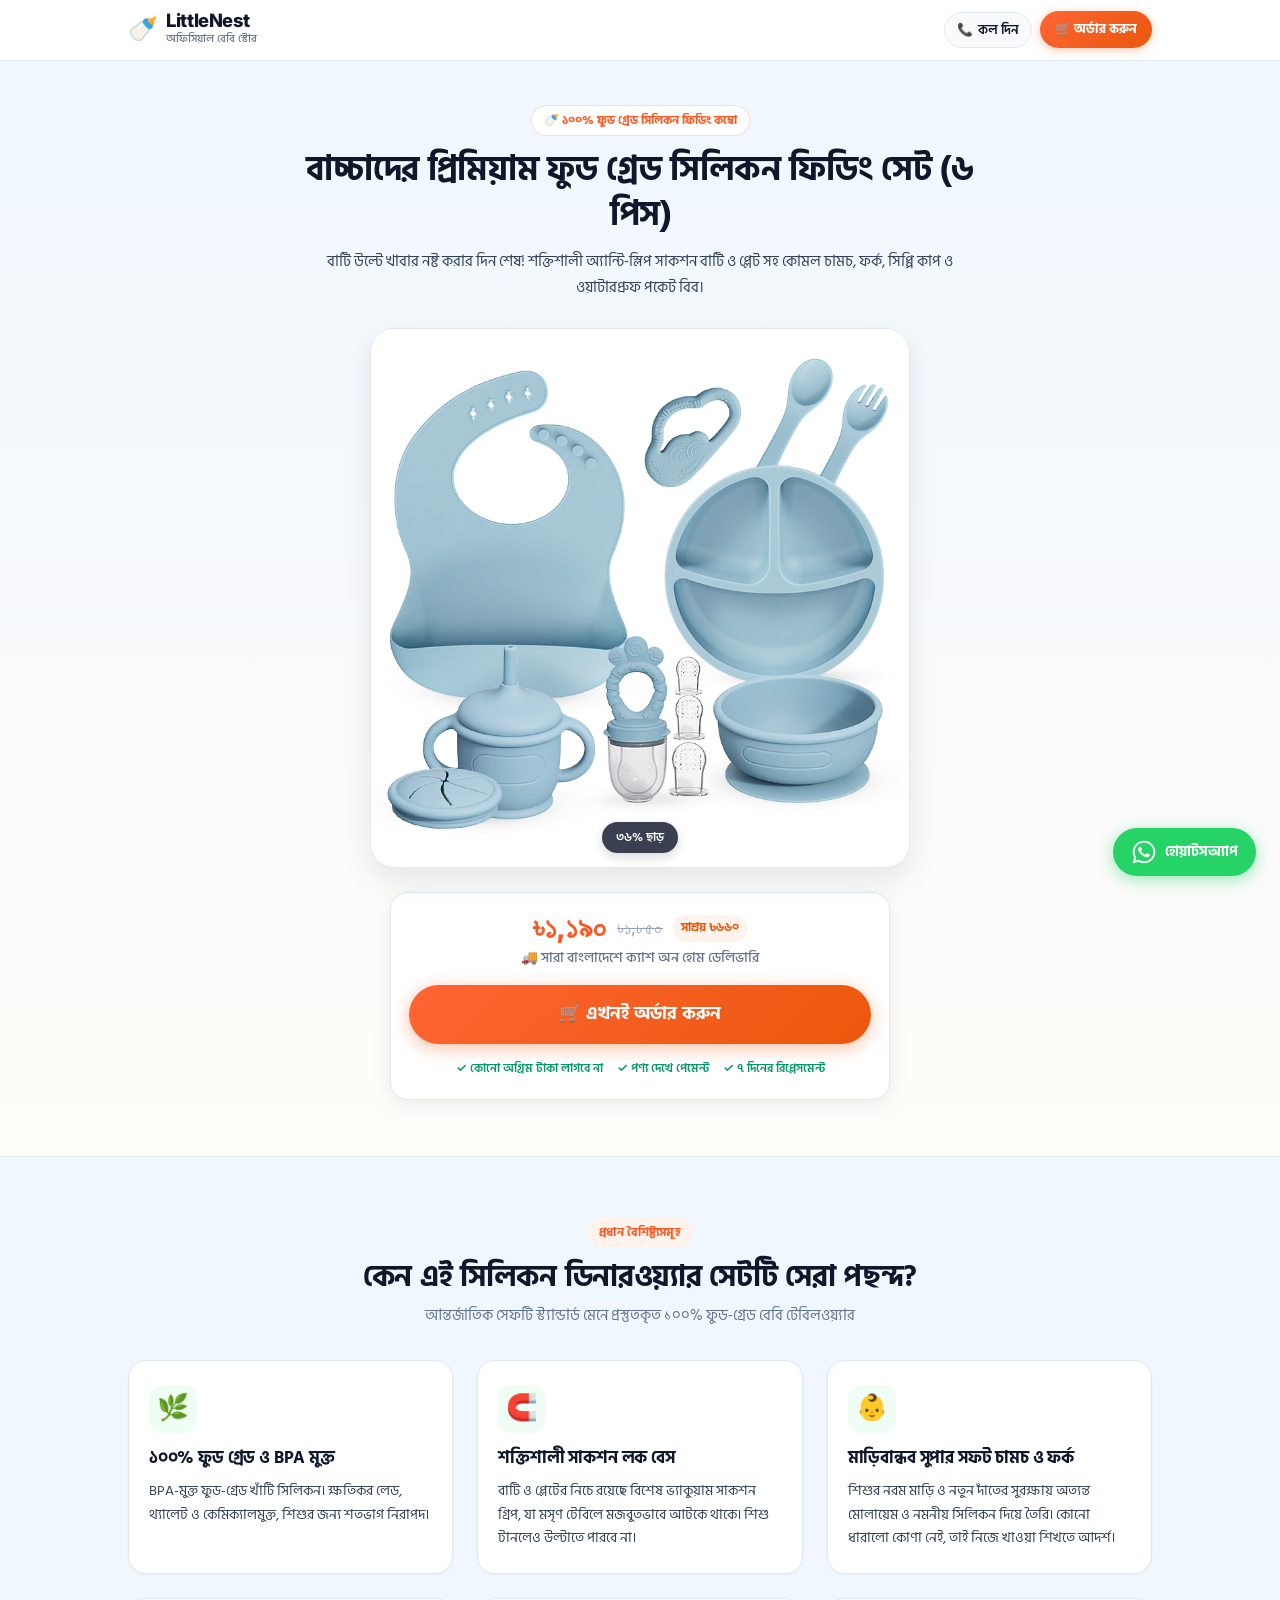
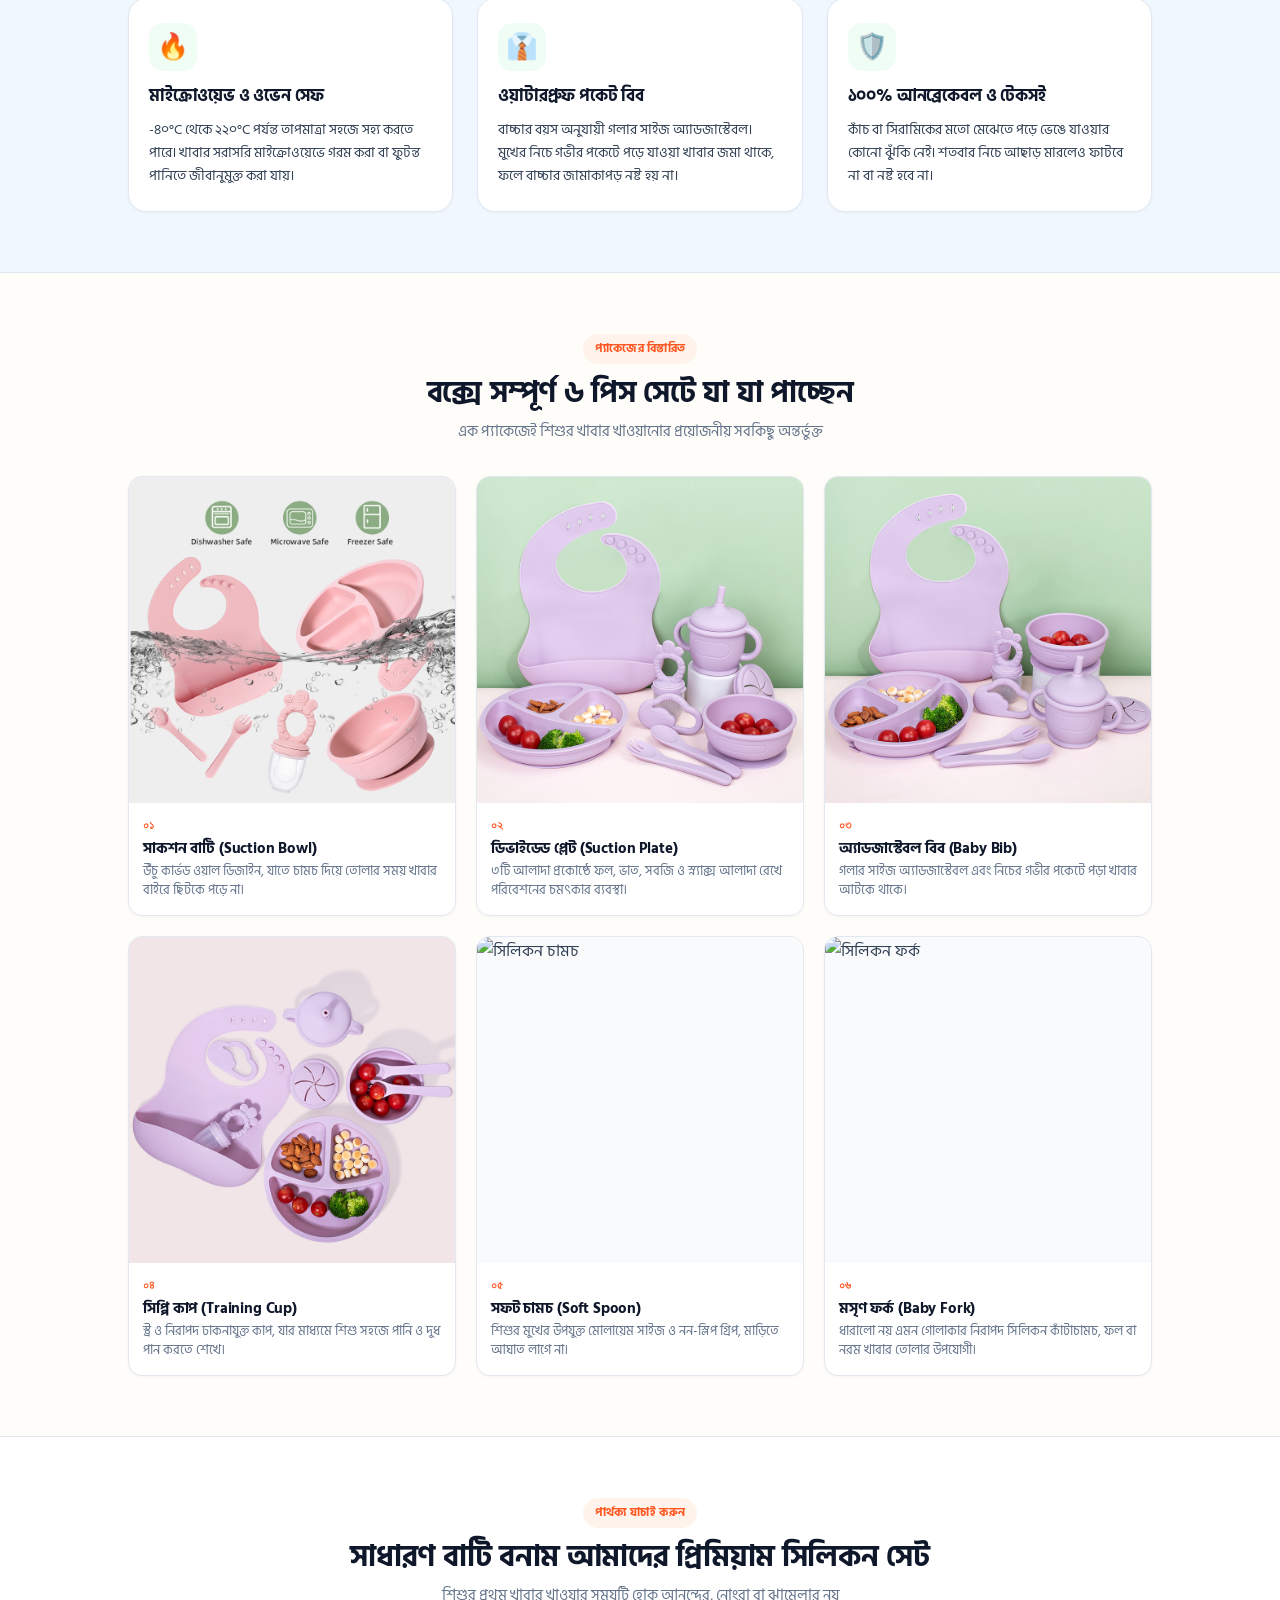
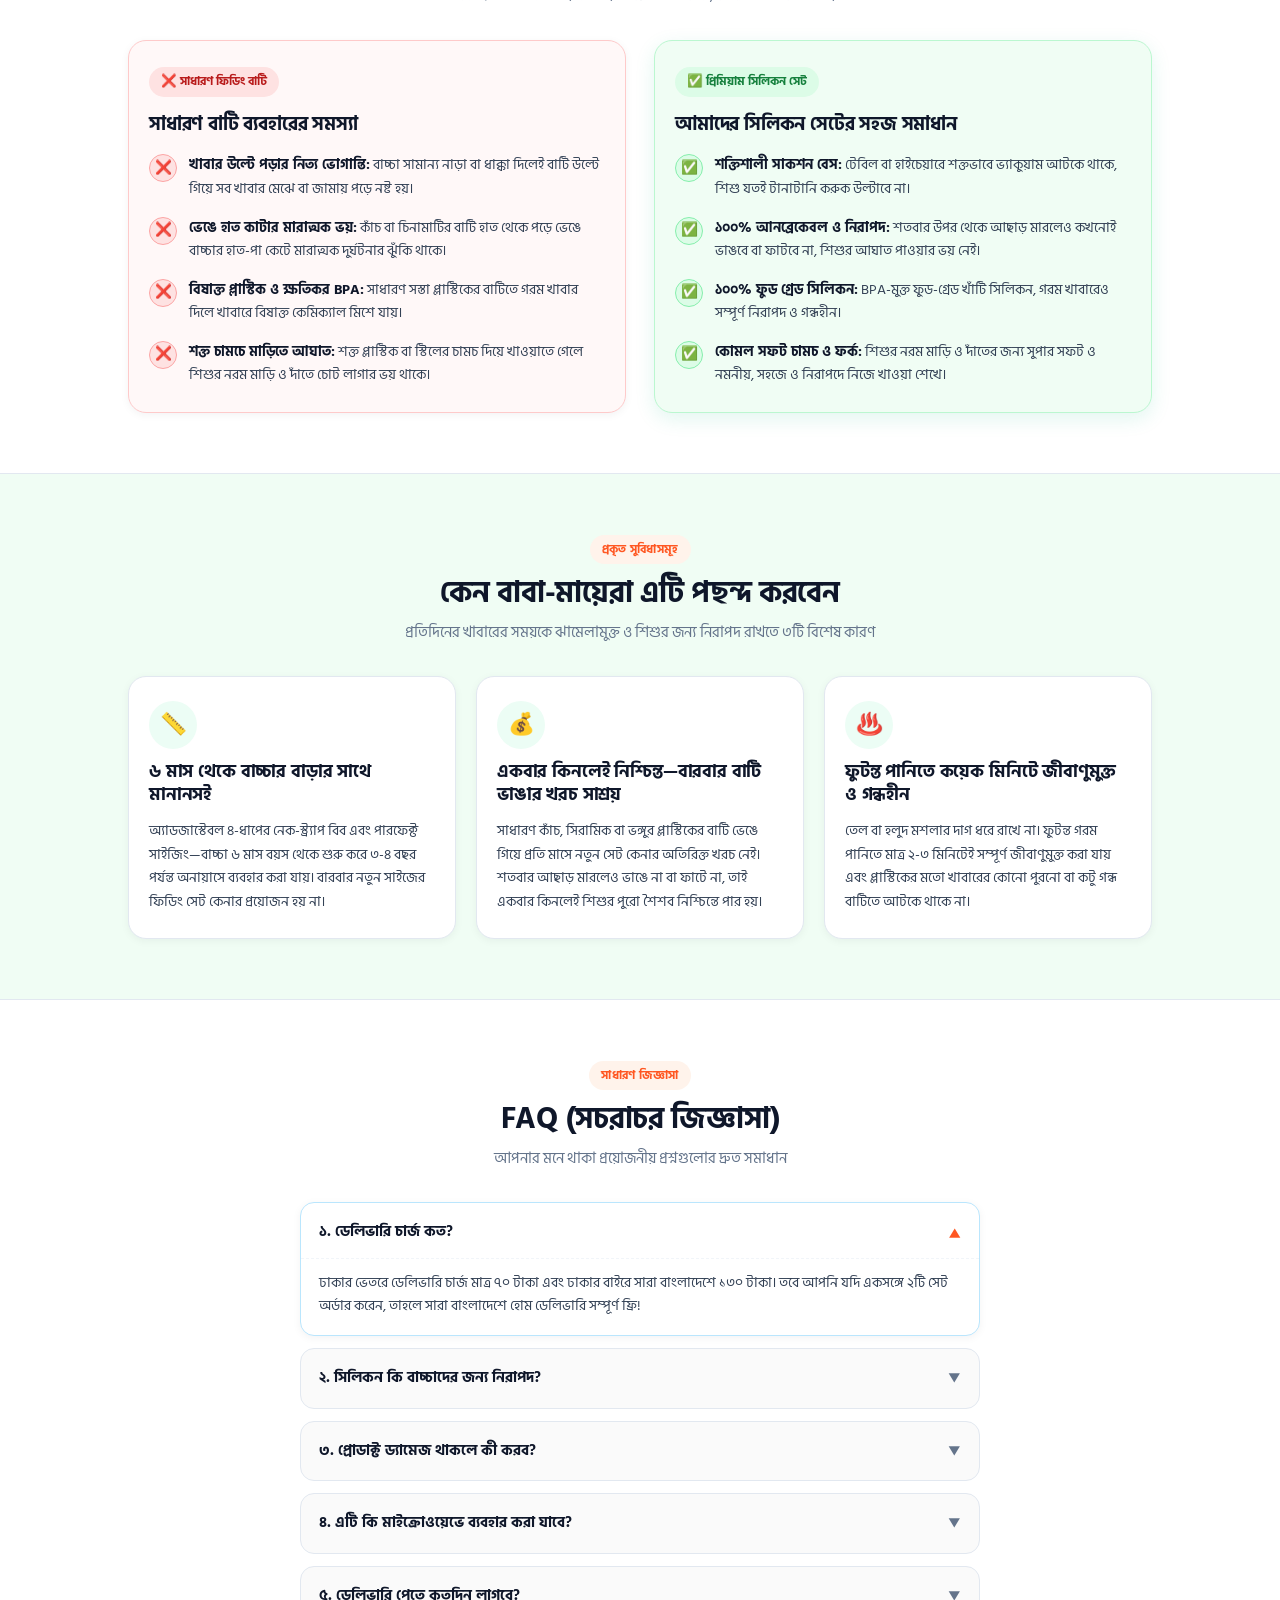
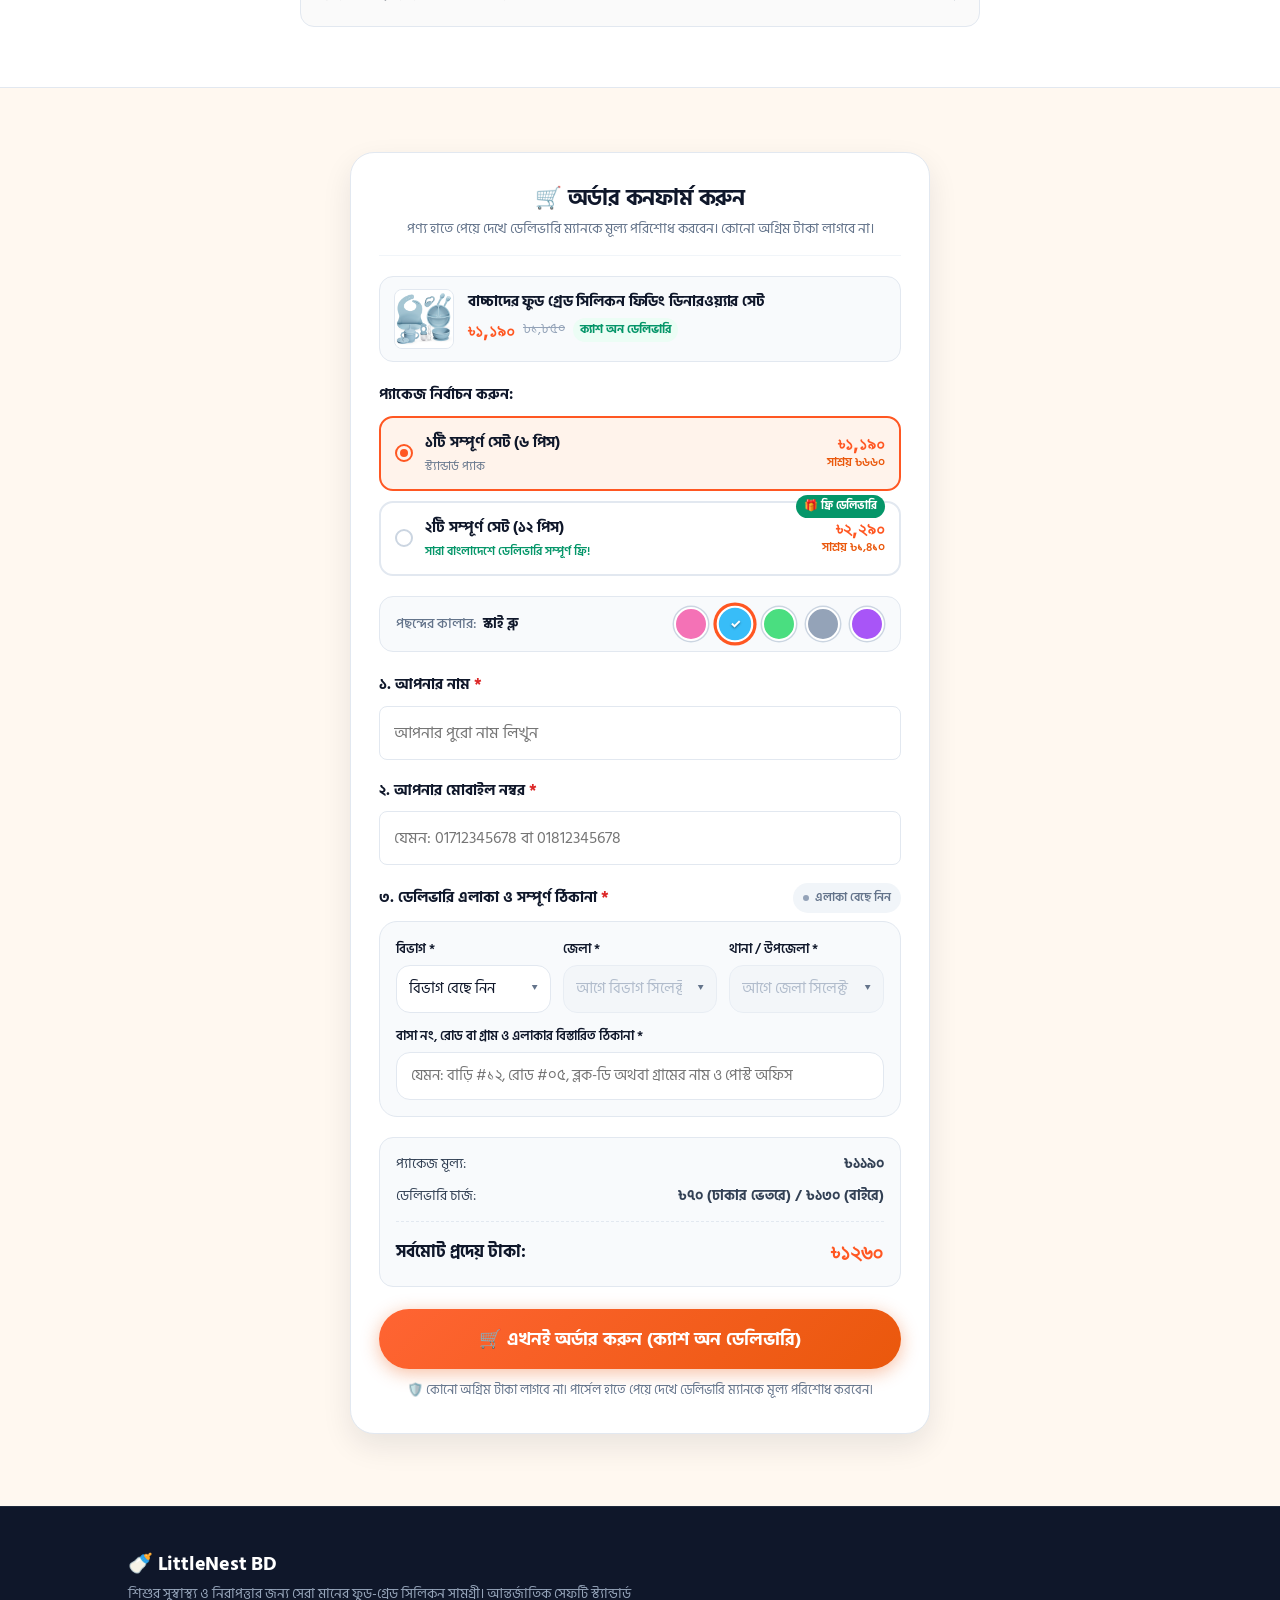
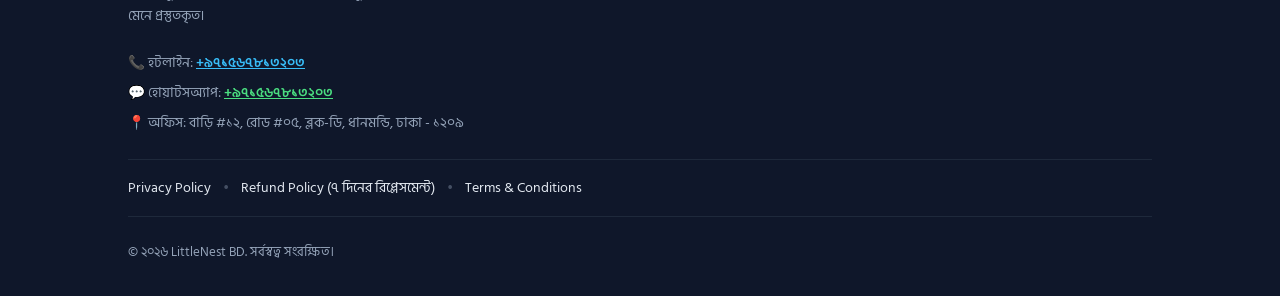
==== commit 2c565c35: "Hide admin modal from public page to /admin, implement 5 working color swatches, add FAQ 5, and rewr" ====
--- a/index.html
+++ b/index.html
@@ -330,25 +330,25 @@
       </div>
 
       <div class="benefits-clean-grid">
-        <!-- Benefit 1: strong suction base that babies cannot flip -->
+        <!-- Benefit 1: adjustable bib and sizing that grows with the baby from 6 months up -->
         <div class="benefit-clean-card">
-          <div class="benefit-icon-circle">🧲</div>
-          <h3 class="benefit-clean-title">শক্তিশালী সাকশন বেস</h3>
-          <p class="benefit-clean-text">বাটি ও প্লেটের নিচে রয়েছে বিশেষ ভ্যাকুয়াম সাকশন গ্রিপ, যা মসৃণ টেবিলে মজবুতভাবে আটকে থাকে। শিশু টানাহেঁচড়া করলেও বাটি উল্টাতে পারে না, ফলে খাবার মাটিতে পড়ে নষ্ট হয় না।</p>
-        </div>
-
-        <!-- Benefit 2: soft food-grade silicone gentle on gums -->
+          <div class="benefit-icon-circle">📏</div>
+          <h3 class="benefit-clean-title">৬ মাস থেকে বাচ্চার বাড়ার সাথে মানানসই</h3>
+          <p class="benefit-clean-text">অ্যাডজাস্টেবল ৪-ধাপের নেক-স্ট্র্যাপ বিব এবং পারফেক্ট সাইজিং—বাচ্চা ৬ মাস বয়স থেকে শুরু করে ৩-৪ বছর পর্যন্ত অনায়াসে ব্যবহার করা যায়। বারবার নতুন সাইজের ফিডিং সেট কেনার প্রয়োজন হয় না।</p>
+        </div>
+
+        <!-- Benefit 2: unbreakable build means parents buy once instead of replacing broken bowls -->
         <div class="benefit-clean-card">
-          <div class="benefit-icon-circle">👶</div>
-          <h3 class="benefit-clean-title">কোমল ফুড-গ্রেড সিলিকন</h3>
-          <p class="benefit-clean-text">শিশুর নরম মাড়ি ও নতুন দাঁতের সুরক্ষায় অত্যন্ত মোলায়েম ও নমনীয়। চামচ ও ফর্কে কোনো ধারালো অংশ নেই, তাই নিজে নিজে খাওয়ার অভ্যাস গড়ে তুলতে শিশুর জন্য শতভাগ নিরাপদ।</p>
-        </div>
-
-        <!-- Benefit 3: easy to sterilize in boiling water -->
+          <div class="benefit-icon-circle">💰</div>
+          <h3 class="benefit-clean-title">একবার কিনলেই নিশ্চিন্ত—বারবার বাটি ভাঙার খরচ সাশ্রয়</h3>
+          <p class="benefit-clean-text">সাধারণ কাঁচ, সিরামিক বা ভঙ্গুর প্লাস্টিকের বাটি ভেঙে গিয়ে প্রতি মাসে নতুন সেট কেনার অতিরিক্ত খরচ নেই। শতবার আছাড় মারলেও ভাঙে না বা ফাটে না, তাই একবার কিনলেই শিশুর পুরো শৈশব নিশ্চিন্তে পার হয়।</p>
+        </div>
+
+        <!-- Benefit 3: sterilizes in minutes in boiling water with no odor retention -->
         <div class="benefit-clean-card">
-          <div class="benefit-icon-circle">🧼</div>
-          <h3 class="benefit-clean-title">ফুটন্ত পানিতে জীবাণুমুক্ত করার সুবিধা</h3>
-          <p class="benefit-clean-text">উচ্চ তাপমাত্রাপ্রতিরোধী খাঁটি সিলিকন হওয়ায় ফুটন্ত গরম পানিতে বা মাইক্রোওয়েভে সহজে ফুটিয়ে জীবাণুমুক্ত করা যায়। তেল ও মশলার দাগ সহজে পরিষ্কার হয় এবং কোনো দুর্গন্ধ জমে থাকে না।</p>
+          <div class="benefit-icon-circle">♨️</div>
+          <h3 class="benefit-clean-title">ফুটন্ত পানিতে কয়েক মিনিটে জীবাণুমুক্ত ও গন্ধহীন</h3>
+          <p class="benefit-clean-text">তেল বা হলুদ মশলার দাগ ধরে রাখে না। ফুটন্ত গরম পানিতে মাত্র ২-৩ মিনিটেই সম্পূর্ণ জীবাণুমুক্ত করা যায় এবং প্লাস্টিকের মতো খাবারের কোনো পুরনো বা কটু গন্ধ বাটিতে আটকে থাকে না।</p>
         </div>
       </div>
     </div>
@@ -405,6 +405,17 @@
           </div>
           <div class="faq-clean-answer">
             হ্যাঁ, এটি সম্পূর্ণ মাইক্রোওয়েভ ও ওভেন সেফ। আমাদের প্রিমিয়াম সিলিকন সেট -৪০°C থেকে ২২০°C পর্যন্ত তাপমাত্রা সহজে সহ্য করতে পারে। তাই সরাসরি মাইক্রোওয়েভে খাবার গরম করা বা ফুটন্ত পানিতে ফুটিয়ে জীবানুমুক্ত (Sterilize) করা সম্পূর্ণ নিরাপদ।
+          </div>
+        </div>
+
+        <!-- Q5 -->
+        <div class="faq-clean-item">
+          <div class="faq-clean-question">
+            <span>৫. ডেলিভারি পেতে কতদিন লাগবে?</span>
+            <span class="faq-arrow-icon">▼</span>
+          </div>
+          <div class="faq-clean-answer">
+            ঢাকার ভেতরে ২৪-৪৮ ঘণ্টা, ঢাকার বাইরে সারা বাংলাদেশে ৩-৫ কর্মদিবস।
           </div>
         </div>
       </div>
@@ -467,30 +478,34 @@
           </div>
         </div>
 
-        <!-- Minimal Color Swatches -->
+        <!-- Minimal Color Swatches (Pink, Sky Blue, Green, Grey, Purple) -->
         <div class="color-selector-minimal">
           <div class="color-label-row">
             <span class="color-title">পছন্দের কালার:</span>
             <span class="selected-color-name" id="selected-color-label">স্কাই ব্লু</span>
           </div>
           <div class="color-swatches-row">
-            <button type="button" class="color-swatch-circle selected" data-color="স্কাই ব্লু" style="--swatch-color: #38bdf8;" title="স্কাই ব্লু" onclick="selectCleanColor('স্কাই ব্লু', this)" aria-label="স্কাই ব্লু">
+            <button type="button" class="color-swatch-circle" data-color="পিঙ্ক" style="--swatch-color: #F472B6;" title="পিঙ্ক" onclick="selectCleanColor('পিঙ্ক', this)" aria-label="পিঙ্ক">
               <span class="swatch-check">✓</span>
             </button>
-            <button type="button" class="color-swatch-circle" data-color="বেবি পিঙ্ক" style="--swatch-color: #f472b6;" title="বেবি পিঙ্ক" onclick="selectCleanColor('বেবি পিঙ্ক', this)" aria-label="বেবি পিঙ্ক">
+            <button type="button" class="color-swatch-circle selected" data-color="স্কাই ব্লু" style="--swatch-color: #38BDF8;" title="স্কাই ব্লু" onclick="selectCleanColor('স্কাই ব্লু', this)" aria-label="স্কাই ব্লু">
               <span class="swatch-check">✓</span>
             </button>
-            <button type="button" class="color-swatch-circle" data-color="সান ইয়েলো" style="--swatch-color: #fde047;" title="সান ইয়েলো" onclick="selectCleanColor('সান ইয়েলো', this)" aria-label="সান ইয়েলো">
+            <button type="button" class="color-swatch-circle" data-color="গ্রিন" style="--swatch-color: #4ADE80;" title="গ্রিন" onclick="selectCleanColor('গ্রিন', this)" aria-label="গ্রিন">
               <span class="swatch-check">✓</span>
             </button>
-            <button type="button" class="color-swatch-circle" data-color="মিন্ট গ্রিন" style="--swatch-color: #4ade80;" title="মিন্ট গ্রিন" onclick="selectCleanColor('মিন্ট গ্রিন', this)" aria-label="মিন্ট গ্রিন">
+            <button type="button" class="color-swatch-circle" data-color="গ্রে" style="--swatch-color: #94A3B8;" title="গ্রে" onclick="selectCleanColor('গ্রে', this)" aria-label="গ্রে">
               <span class="swatch-check">✓</span>
             </button>
+            <button type="button" class="color-swatch-circle" data-color="পার্পল" style="--swatch-color: #A855F7;" title="পার্পল" onclick="selectCleanColor('পার্পল', this)" aria-label="পার্পল">
+              <span class="swatch-check">✓</span>
+            </button>
           </div>
         </div>
 
         <!-- The 3 Essential Form Fields Form -->
         <form id="checkout-order-form" onsubmit="handleCleanOrderSubmit(event)" novalidate>
+          <input type="hidden" id="selected-color-input" name="selected_color" value="স্কাই ব্লু">
           
           <!-- Field 1: Name -->
           <div class="clean-form-group">
@@ -646,7 +661,6 @@
 
       <div class="footer-bottom-bar">
         <span>© ২০২৬ LittleNest BD. সর্বস্বত্ব সংরক্ষিত।</span>
-        <button type="button" class="admin-settings-link" onclick="openAdminModal()">⚙️ এডমিন সেটিংস</button>
       </div>
     </div>
   </footer>
@@ -708,56 +722,7 @@
     </div>
   </div>
 
-  <!-- Modal: Admin Dashboard & Meta Pixel Settings -->
-  <div class="modal-backdrop" id="admin-modal">
-    <div class="modal-box admin-modal-box">
-      <button class="modal-close-btn" onclick="closeAdminModal()">✕</button>
-      <div class="admin-header">
-        <h3 style="font-size: 1.2rem;">🛠️ স্টোর এডমিন ও ফেসবুক পিক্সেল প্যানেল</h3>
-      </div>
-      <div class="admin-body">
-        <!-- Facebook Pixel Configuration -->
-        <div class="admin-settings-row">
-          <h4 style="font-size: 1rem; margin-bottom: 6px;">📡 Facebook Pixel কনফিগারেশন</h4>
-          <p style="font-size: 0.82rem; color: #64748B; margin-bottom: 10px;">আপনার মেটা পিক্সেল আইডি (Pixel ID) এখানে পেস্ট করে সেভ করুন। এটি স্বয়ংক্রিয়ভাবে PageView, ViewContent, AddToCart, InitiateCheckout ও Purchase ট্র্যাক করবে।</p>
-          <div style="display: flex; gap: 8px; flex-wrap: wrap;">
-            <input type="text" id="admin-pixel-input" class="clean-form-input" style="flex: 1; min-width: 220px;" placeholder="আপনার Facebook Pixel ID (যেমন: 123456789012345)">
-            <button type="button" class="btn-clean-order-submit" style="width: auto; padding: 10px 18px; font-size: 0.95rem; min-height: 48px;" onclick="savePixelSettings()">সেভ করুন</button>
-          </div>
-          <div id="pixel-status-msg" style="margin-top: 6px; font-size: 0.82rem;"></div>
-        </div>
-
-        <!-- Orders Table -->
-        <div style="display: flex; justify-content: space-between; align-items: center; margin-bottom: 10px;">
-          <h4 style="font-size: 1rem;">📦 প্রাপ্ত অর্ডার তালিকা (<span id="admin-orders-count">০</span>)</h4>
-          <div style="display: flex; gap: 8px;">
-            <button type="button" class="btn-header-call" style="padding: 6px 12px; font-size: 0.82rem;" onclick="exportOrdersToCSV()">📥 CSV ডাউনলোড</button>
-            <button type="button" class="admin-settings-link" style="color: #DC2626;" onclick="clearAllOrders()">মুছে ফেলুন</button>
-          </div>
-        </div>
-
-        <div class="table-responsive">
-          <table class="admin-table">
-            <thead>
-              <tr>
-                <th>আইডি ও সময়</th>
-                <th>গ্রাহকের নাম ও ফোন</th>
-                <th>ঠিকানা</th>
-                <th>প্যাকেজ ও কালার</th>
-                <th>মোট টাকা</th>
-                <th>স্ট্যাটাস</th>
-              </tr>
-            </thead>
-            <tbody id="admin-orders-tbody">
-              <tr>
-                <td colspan="6" style="text-align: center; color: #94A3B8; padding: 20px;">এখনও কোনো অর্ডার আসেনি।</td>
-              </tr>
-            </tbody>
-          </table>
-        </div>
-      </div>
-    </div>
-  </div>
+
 
   <script src="js/config.js"></script>
   <script src="js/bd-geo.js"></script>
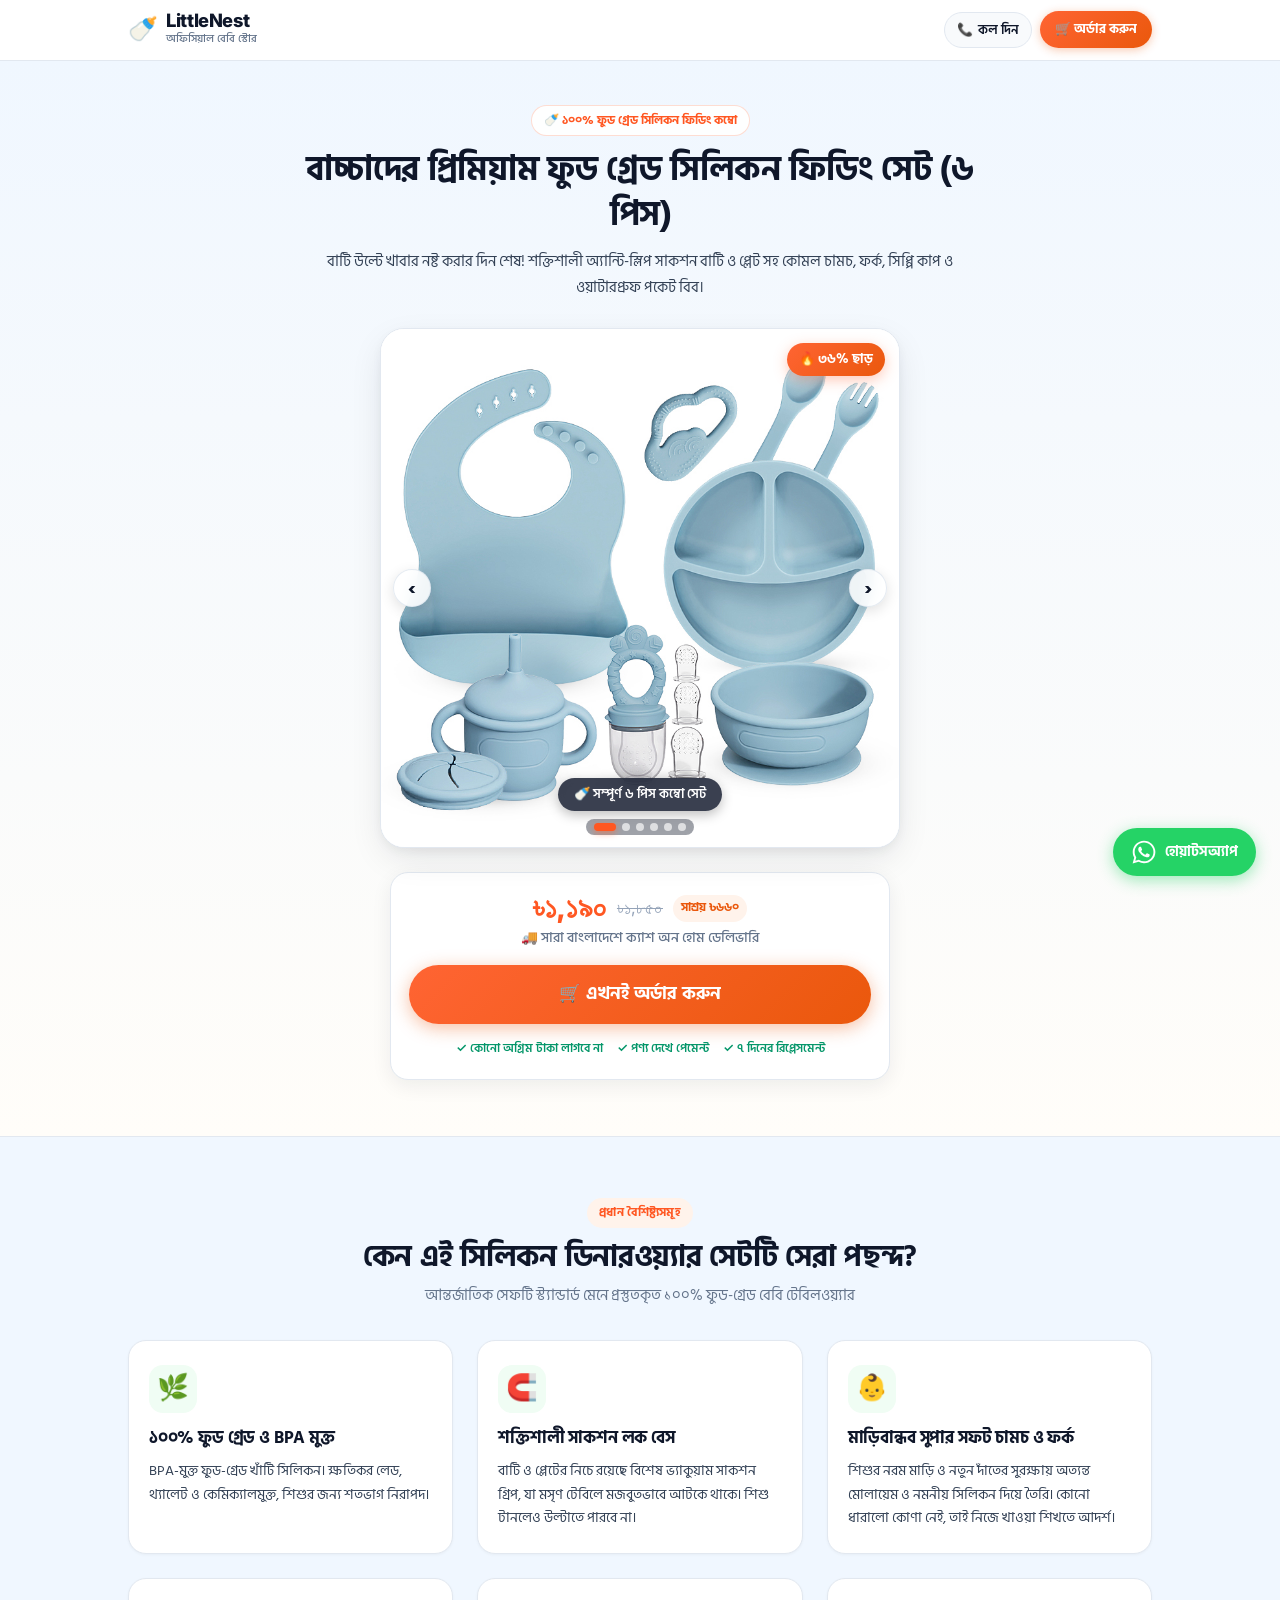
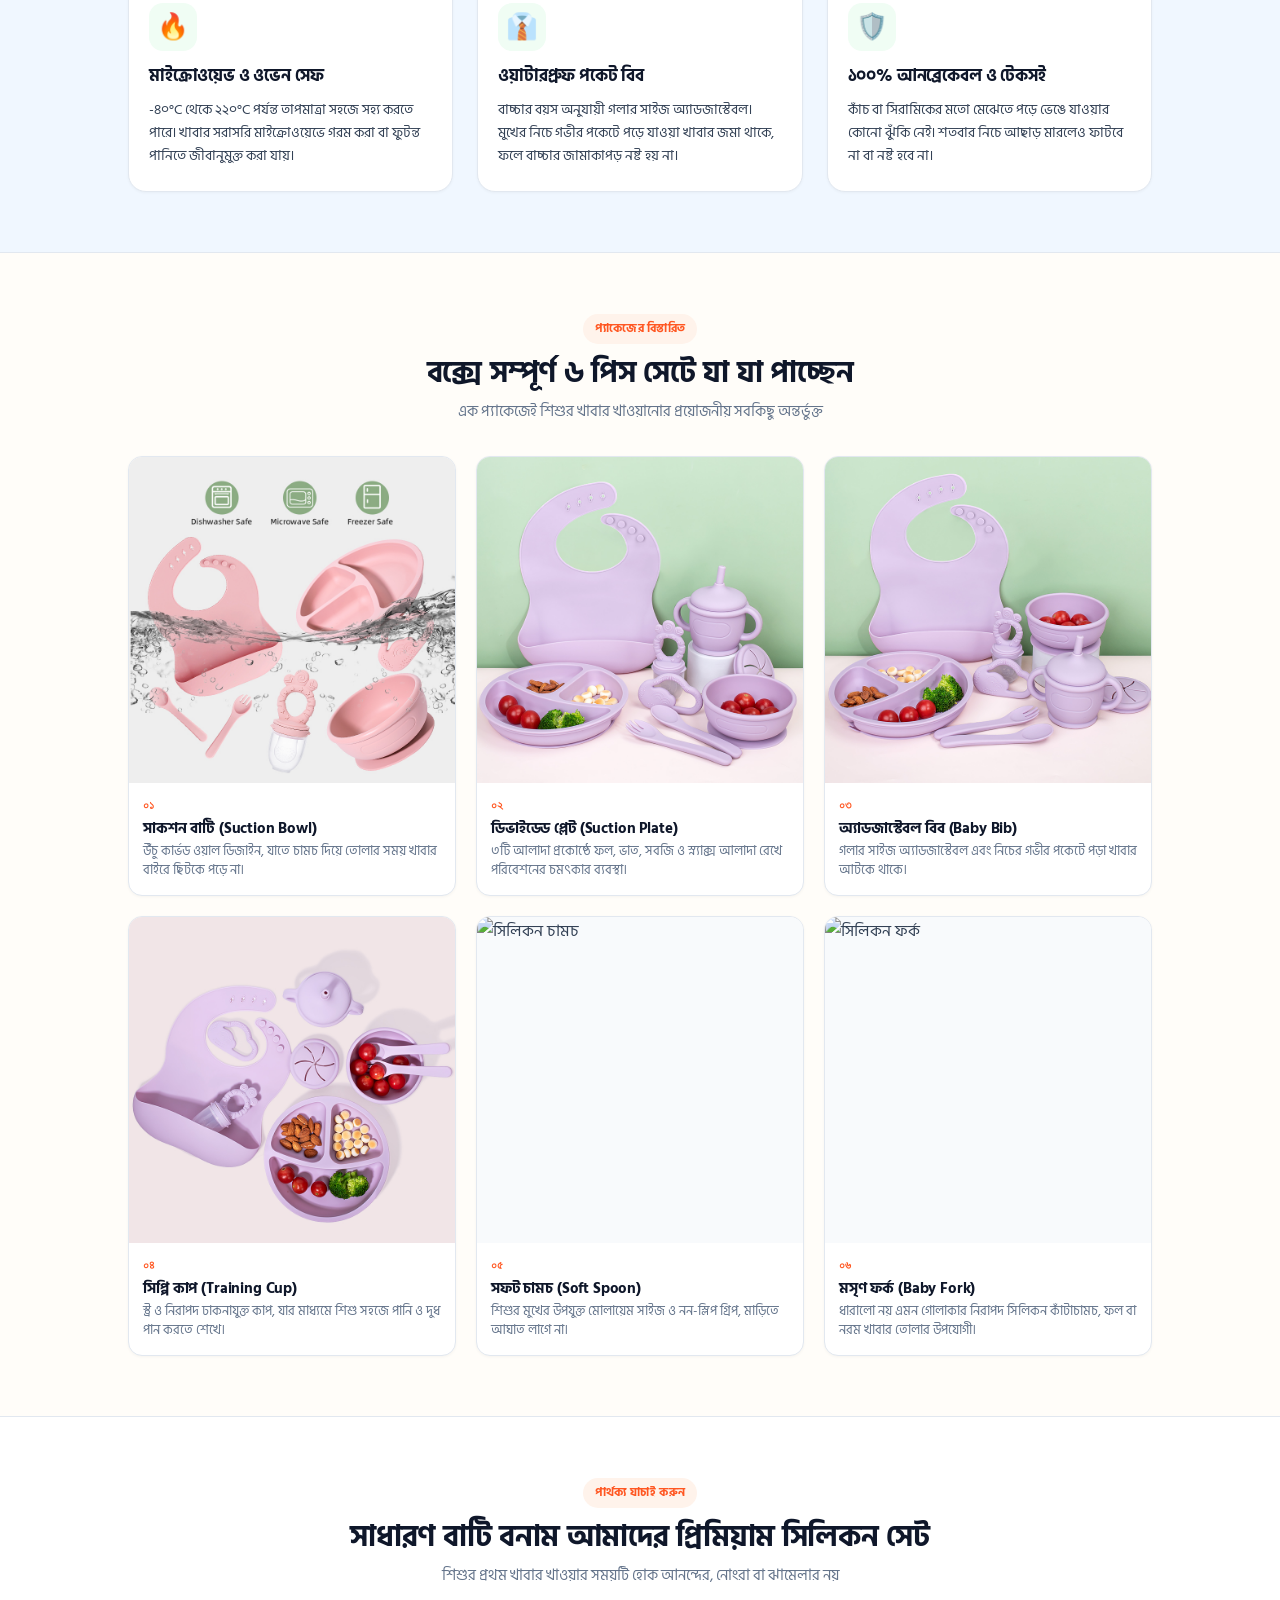
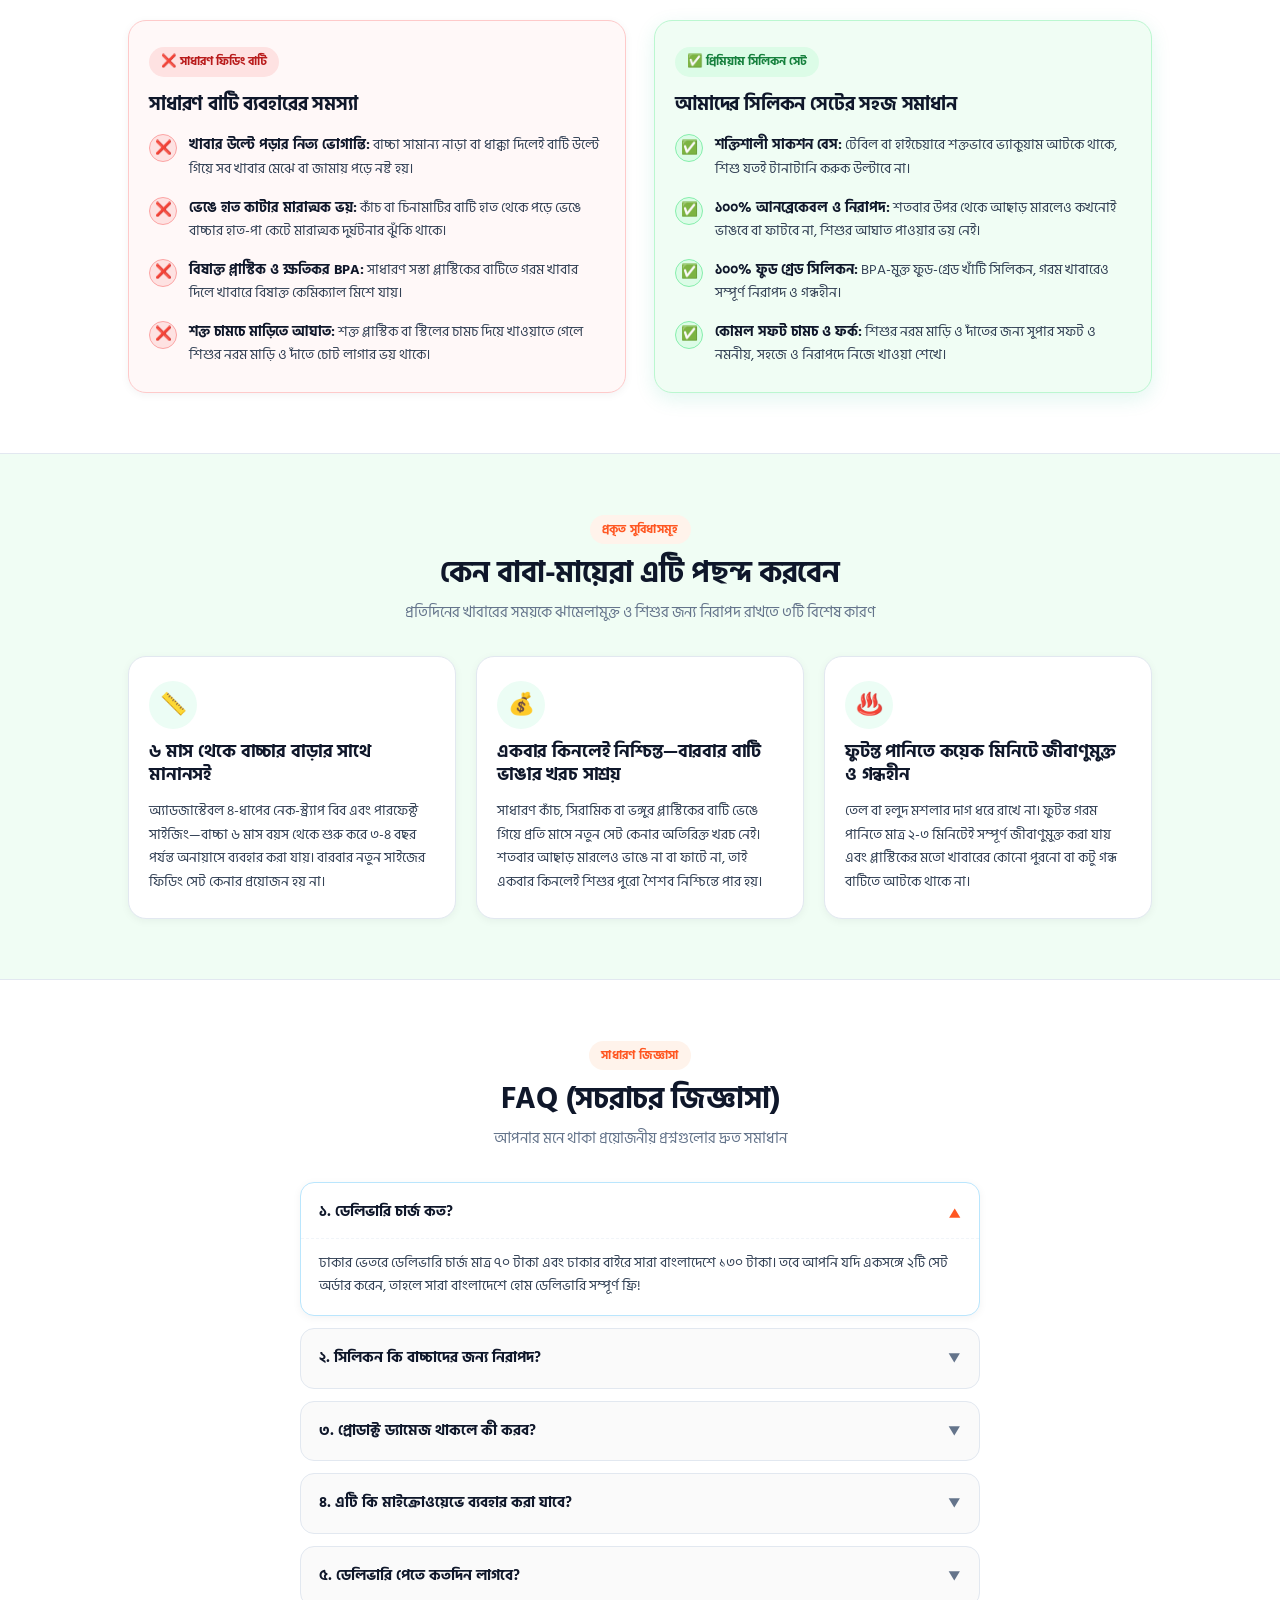
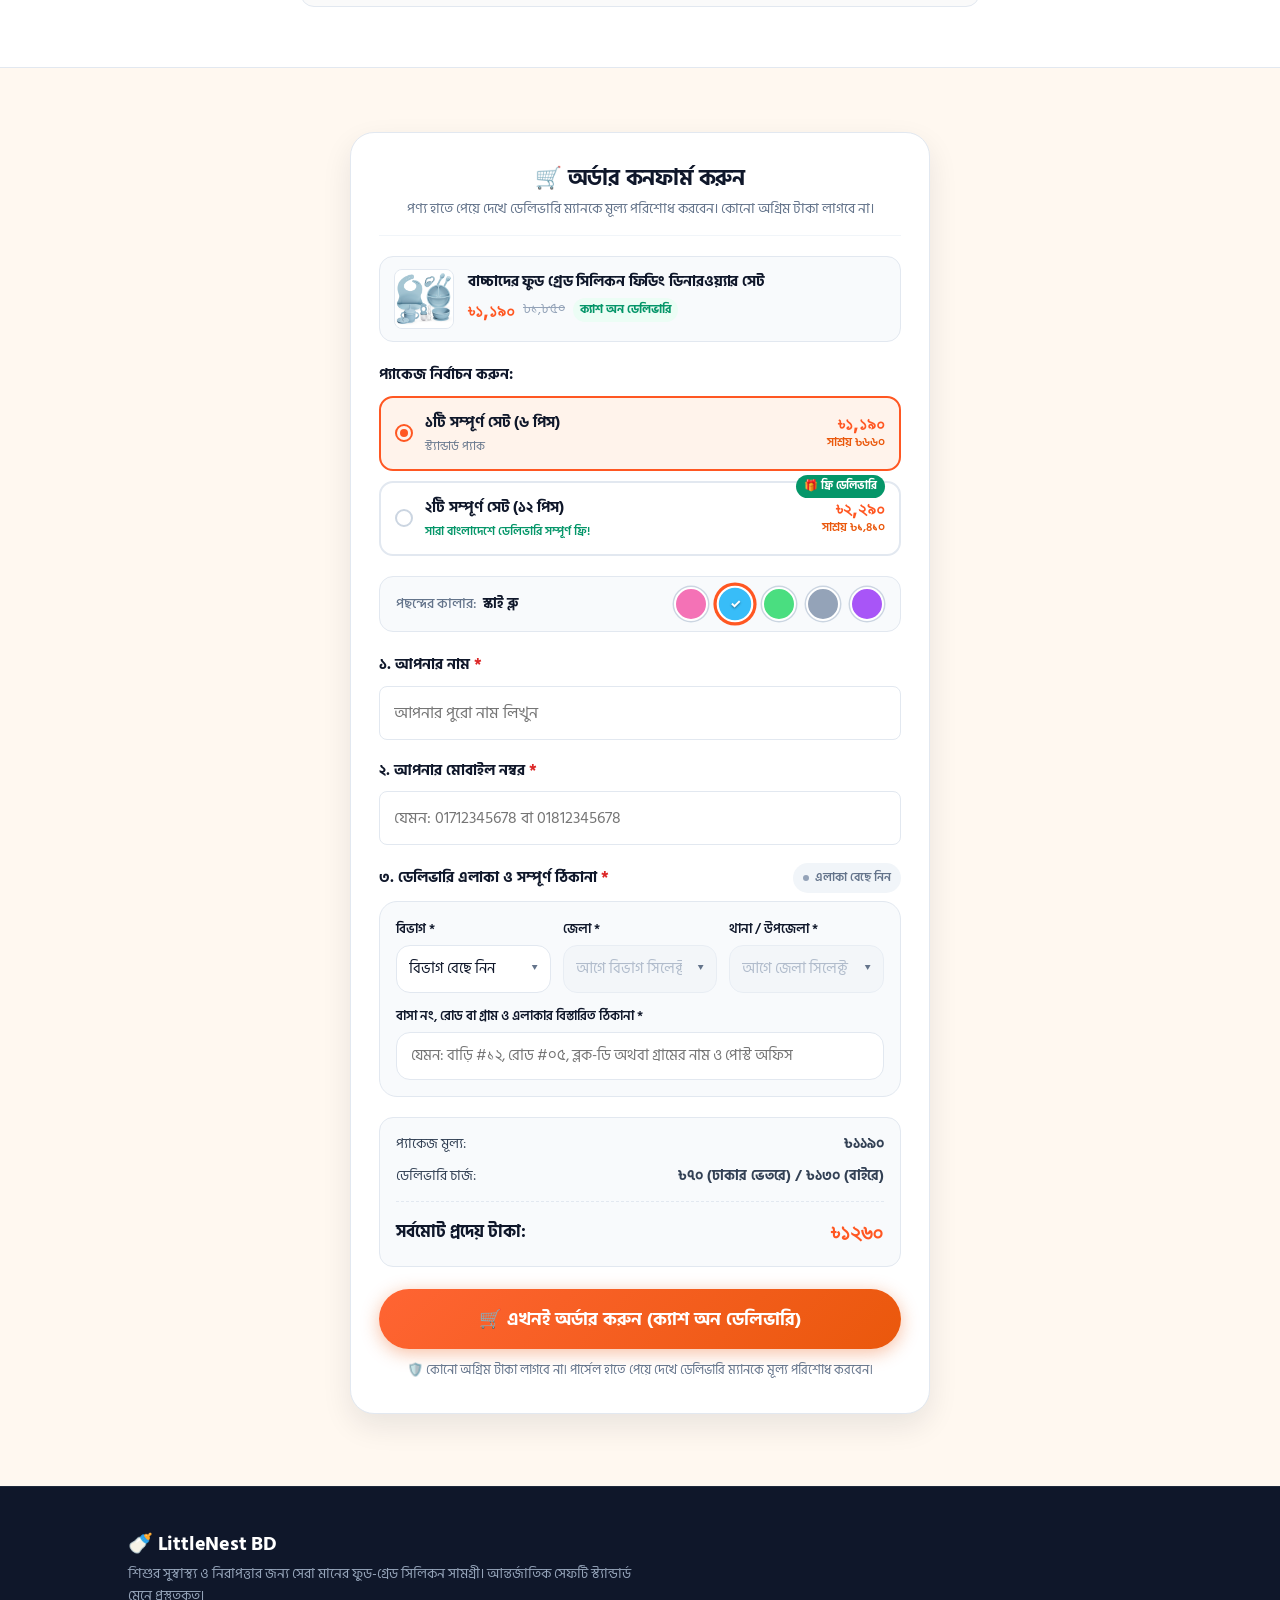
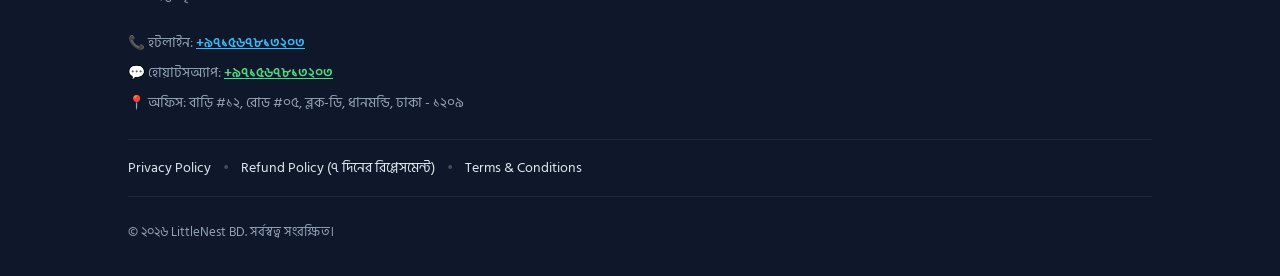
==== commit 0a89ca23: "Add smooth transition auto slider on hero section displaying all 6 product photos" ====
--- a/index.html
+++ b/index.html
@@ -64,11 +64,82 @@
         <p class="hero-subtitle">বাটি উল্টে খাবার নষ্ট করার দিন শেষ! শক্তিশালী অ্যান্টি-স্লিপ সাকশন বাটি ও প্লেট সহ কোমল চামচ, ফর্ক, সিপ্পি কাপ ও ওয়াটারপ্রুফ পকেট বিব।</p>
       </div>
 
-      <!-- One Large, High-Quality Product Hero Image -->
-      <div class="hero-image-wrapper">
-        <img src="images/product-main.jpg" alt="বাচ্চাদের প্রিমিয়াম ফুড গ্রেড সিলিকন ফিডিং ডিনারওয়্যার সেট (৬ পিস)" class="hero-large-image" loading="eager">
-        <div class="hero-floating-pill">
-          <span>৩৬% ছাড়</span>
+      <!-- Smooth Auto Slider Hero Gallery -->
+      <div class="hero-slider-wrapper" id="hero-slider" aria-label="প্রোডাক্ট ফটো স্লাইডার">
+        <!-- Floating Discount Badge -->
+        <div class="hero-slider-badge">
+          <span>🔥 ৩৬% ছাড়</span>
+        </div>
+
+        <!-- Slide Track Viewport -->
+        <div class="hero-slider-viewport">
+          <div class="hero-slider-track" id="hero-slider-track">
+            <!-- Slide 1: Main Set -->
+            <div class="hero-slide active">
+              <img src="images/product-main.jpg" alt="বাচ্চাদের প্রিমিয়াম ফুড গ্রেড সিলিকন ফিডিং ডিনারওয়্যার সেট (৬ পিস)" class="hero-slide-img" fetchpriority="high">
+              <div class="hero-slide-caption">
+                <span>🍼 সম্পূর্ণ ৬ পিস কম্বো সেট</span>
+              </div>
+            </div>
+
+            <!-- Slide 2: Suction Bowl -->
+            <div class="hero-slide">
+              <img src="images/product-bowl.jpg" alt="শক্তিশালী সাকশন লক সিলিকন বাটি" class="hero-slide-img" loading="lazy">
+              <div class="hero-slide-caption">
+                <span>🥣 শক্তিশালী সাকশন লক বাটি</span>
+              </div>
+            </div>
+
+            <!-- Slide 3: Divided Plate -->
+            <div class="hero-slide">
+              <img src="images/product-plate.jpg" alt="৩ খোপের অ্যান্টি-স্লিপ ডিভাইডেড প্লেট" class="hero-slide-img" loading="lazy">
+              <div class="hero-slide-caption">
+                <span>🍽️ ৩ খোপের ডিভাইডেড প্লেট</span>
+              </div>
+            </div>
+
+            <!-- Slide 4: Waterproof Bib -->
+            <div class="hero-slide">
+              <img src="images/product-bib.jpg" alt="ওয়াটারপ্রুফ অ্যাডজাস্টেবল সিলিকন বিব" class="hero-slide-img" loading="lazy">
+              <div class="hero-slide-caption">
+                <span>👔 ওয়াটারপ্রুফ পকেট বিব</span>
+              </div>
+            </div>
+
+            <!-- Slide 5: Sippy Cup -->
+            <div class="hero-slide">
+              <img src="images/product-cup.jpg" alt="বাচ্চাদের ট্রেইনিং সিপ্পি কাপ ও স্ট্র" class="hero-slide-img" loading="lazy">
+              <div class="hero-slide-caption">
+                <span>🥤 নন-স্পিল সিপ্পি কাপ ও স্ট্র</span>
+              </div>
+            </div>
+
+            <!-- Slide 6: Fork & Spoon -->
+            <div class="hero-slide">
+              <img src="images/product-fork-spoon.jpg" alt="মাড়িবান্ধব সুপার সফট চামচ ও ফর্ক" class="hero-slide-img" loading="lazy">
+              <div class="hero-slide-caption">
+                <span>🥄 মাড়িবান্ধব সফট চামচ ও ফর্ক</span>
+              </div>
+            </div>
+          </div>
+        </div>
+
+        <!-- Navigation Arrows (Smooth Glassmorphic) -->
+        <button type="button" class="hero-slider-arrow prev" id="slider-arrow-prev" aria-label="পূর্ববর্তী ছবি">
+          ‹
+        </button>
+        <button type="button" class="hero-slider-arrow next" id="slider-arrow-next" aria-label="পরবর্তী ছবি">
+          ›
+        </button>
+
+        <!-- Slider Dots Pagination -->
+        <div class="hero-slider-dots" id="hero-slider-dots" role="tablist">
+          <button type="button" class="slider-dot active" data-index="0" aria-label="ছবি ১" role="tab"></button>
+          <button type="button" class="slider-dot" data-index="1" aria-label="ছবি ২" role="tab"></button>
+          <button type="button" class="slider-dot" data-index="2" aria-label="ছবি ৩" role="tab"></button>
+          <button type="button" class="slider-dot" data-index="3" aria-label="ছবি ৪" role="tab"></button>
+          <button type="button" class="slider-dot" data-index="4" aria-label="ছবি ৫" role="tab"></button>
+          <button type="button" class="slider-dot" data-index="5" aria-label="ছবি ৬" role="tab"></button>
         </div>
       </div>
 
--- a/css/style.css
+++ b/css/style.css
@@ -321,52 +321,222 @@
   line-height: 1.7;
 }
 
-/* One Large High-Quality Product Hero Image */
-.hero-image-wrapper {
+/* =============================================================
+   Smooth Auto Slider Hero Gallery
+   ============================================================= */
+.hero-slider-wrapper {
   position: relative;
   width: 100%;
-  max-width: 540px;
+  max-width: 520px;
   margin: 8px auto 24px;
   border-radius: var(--radius-xl);
   overflow: hidden;
-  box-shadow: var(--shadow-lg);
+  box-shadow: 0 12px 36px -6px rgba(15, 23, 42, 0.12), 0 4px 12px -2px rgba(15, 23, 42, 0.06);
   background: #FFFFFF;
   border: 1px solid var(--border-color);
-}
-
-.hero-large-image {
+  touch-action: pan-y;
+  user-select: none;
+}
+
+.hero-slider-badge {
+  position: absolute;
+  top: 14px;
+  right: 14px;
+  z-index: 10;
+  background: linear-gradient(135deg, #FF6433 0%, #EA580C 100%);
+  color: #FFFFFF;
+  font-size: 0.82rem;
+  font-weight: 700;
+  padding: 5px 12px;
+  border-radius: var(--radius-full);
+  box-shadow: 0 4px 14px rgba(255, 100, 51, 0.35);
+  display: flex;
+  align-items: center;
+  gap: 4px;
+  pointer-events: none;
+}
+
+.hero-slider-viewport {
+  position: relative;
   width: 100%;
-  height: auto;
+  overflow: hidden;
   aspect-ratio: 1 / 1;
+  background: #F8FAFC;
+}
+
+.hero-slider-track {
+  display: flex;
+  width: 100%;
+  height: 100%;
+  transition: transform 0.65s cubic-bezier(0.25, 1, 0.5, 1);
+  will-change: transform;
+}
+
+.hero-slide {
+  position: relative;
+  flex: 0 0 100%;
+  width: 100%;
+  height: 100%;
+  display: flex;
+  align-items: center;
+  justify-content: center;
+  overflow: hidden;
+}
+
+.hero-slide-img {
+  width: 100%;
+  height: 100%;
   object-fit: cover;
-  transition: transform 0.4s ease;
-}
-
-.hero-image-wrapper:hover .hero-large-image {
-  transform: scale(1.02);
-}
-
-.hero-floating-pill {
+  display: block;
+  transition: transform 0.6s ease;
+}
+
+.hero-slider-wrapper:hover .hero-slide.active .hero-slide-img {
+  transform: scale(1.025);
+}
+
+.hero-slide-caption {
   position: absolute;
-  bottom: 14px;
+  bottom: 36px;
   left: 50%;
   transform: translateX(-50%);
   background: rgba(15, 23, 42, 0.82);
+  backdrop-filter: blur(8px);
+  -webkit-backdrop-filter: blur(8px);
+  color: #FFFFFF;
+  font-size: 0.82rem;
+  font-weight: 600;
+  padding: 5px 16px;
+  border-radius: var(--radius-full);
+  white-space: nowrap;
+  pointer-events: none;
+  z-index: 8;
+  box-shadow: 0 4px 12px rgba(0, 0, 0, 0.25);
+  display: flex;
+  align-items: center;
+  gap: 6px;
+  max-width: 90%;
+  text-overflow: ellipsis;
+  overflow: hidden;
+}
+
+/* Glassmorphism Navigation Arrows */
+.hero-slider-arrow {
+  position: absolute;
+  top: 50%;
+  transform: translateY(-50%);
+  width: 38px;
+  height: 38px;
+  border-radius: 50%;
+  background: rgba(255, 255, 255, 0.88);
+  backdrop-filter: blur(8px);
+  -webkit-backdrop-filter: blur(8px);
+  border: 1px solid rgba(226, 232, 240, 0.9);
+  color: var(--text-main);
+  font-size: 1.4rem;
+  font-weight: 700;
+  display: flex;
+  align-items: center;
+  justify-content: center;
+  cursor: pointer;
+  z-index: 10;
+  transition: all 0.25s ease;
+  box-shadow: 0 4px 14px rgba(0, 0, 0, 0.12);
+  padding: 0;
+  line-height: 1;
+}
+
+.hero-slider-arrow.prev {
+  left: 12px;
+}
+
+.hero-slider-arrow.next {
+  right: 12px;
+}
+
+.hero-slider-arrow:hover {
+  background: #FFFFFF;
+  color: var(--primary);
+  transform: translateY(-50%) scale(1.1);
+  box-shadow: 0 6px 20px rgba(255, 100, 51, 0.25);
+}
+
+.hero-slider-arrow:active {
+  transform: translateY(-50%) scale(0.95);
+}
+
+/* Dots Pagination */
+.hero-slider-dots {
+  position: absolute;
+  bottom: 12px;
+  left: 50%;
+  transform: translateX(-50%);
+  display: flex;
+  align-items: center;
+  gap: 6px;
+  z-index: 10;
+  padding: 4px 8px;
+  background: rgba(15, 23, 42, 0.4);
   backdrop-filter: blur(6px);
-  color: #FFFFFF;
-  font-size: 0.78rem;
-  font-weight: 600;
-  padding: 5px 14px;
+  -webkit-backdrop-filter: blur(6px);
   border-radius: var(--radius-full);
-  display: flex;
-  align-items: center;
-  gap: 8px;
-  white-space: nowrap;
-  box-shadow: 0 4px 12px rgba(0, 0, 0, 0.15);
-}
-
-.pill-sep {
-  opacity: 0.6;
+}
+
+.slider-dot {
+  width: 8px;
+  height: 8px;
+  border-radius: var(--radius-full);
+  background: rgba(255, 255, 255, 0.65);
+  border: none;
+  padding: 0;
+  cursor: pointer;
+  transition: all 0.35s cubic-bezier(0.25, 1, 0.5, 1);
+  outline: none;
+}
+
+.slider-dot:hover {
+  background: rgba(255, 255, 255, 0.95);
+}
+
+.slider-dot.active {
+  width: 22px;
+  background: var(--primary);
+  box-shadow: 0 2px 6px rgba(255, 100, 51, 0.6);
+}
+
+@media (max-width: 480px) {
+  .hero-slider-wrapper {
+    max-width: 100%;
+    border-radius: var(--radius-lg);
+  }
+  .hero-slider-arrow {
+    width: 34px;
+    height: 34px;
+    font-size: 1.25rem;
+  }
+  .hero-slider-arrow.prev {
+    left: 8px;
+  }
+  .hero-slider-arrow.next {
+    right: 8px;
+  }
+  .hero-slide-caption {
+    font-size: 0.74rem;
+    padding: 4px 10px;
+    bottom: 30px;
+  }
+  .hero-slider-dots {
+    bottom: 8px;
+    gap: 5px;
+    padding: 3px 6px;
+  }
+  .slider-dot {
+    width: 6px;
+    height: 6px;
+  }
+  .slider-dot.active {
+    width: 18px;
+  }
 }
 
 /* Pricing & Action Block */
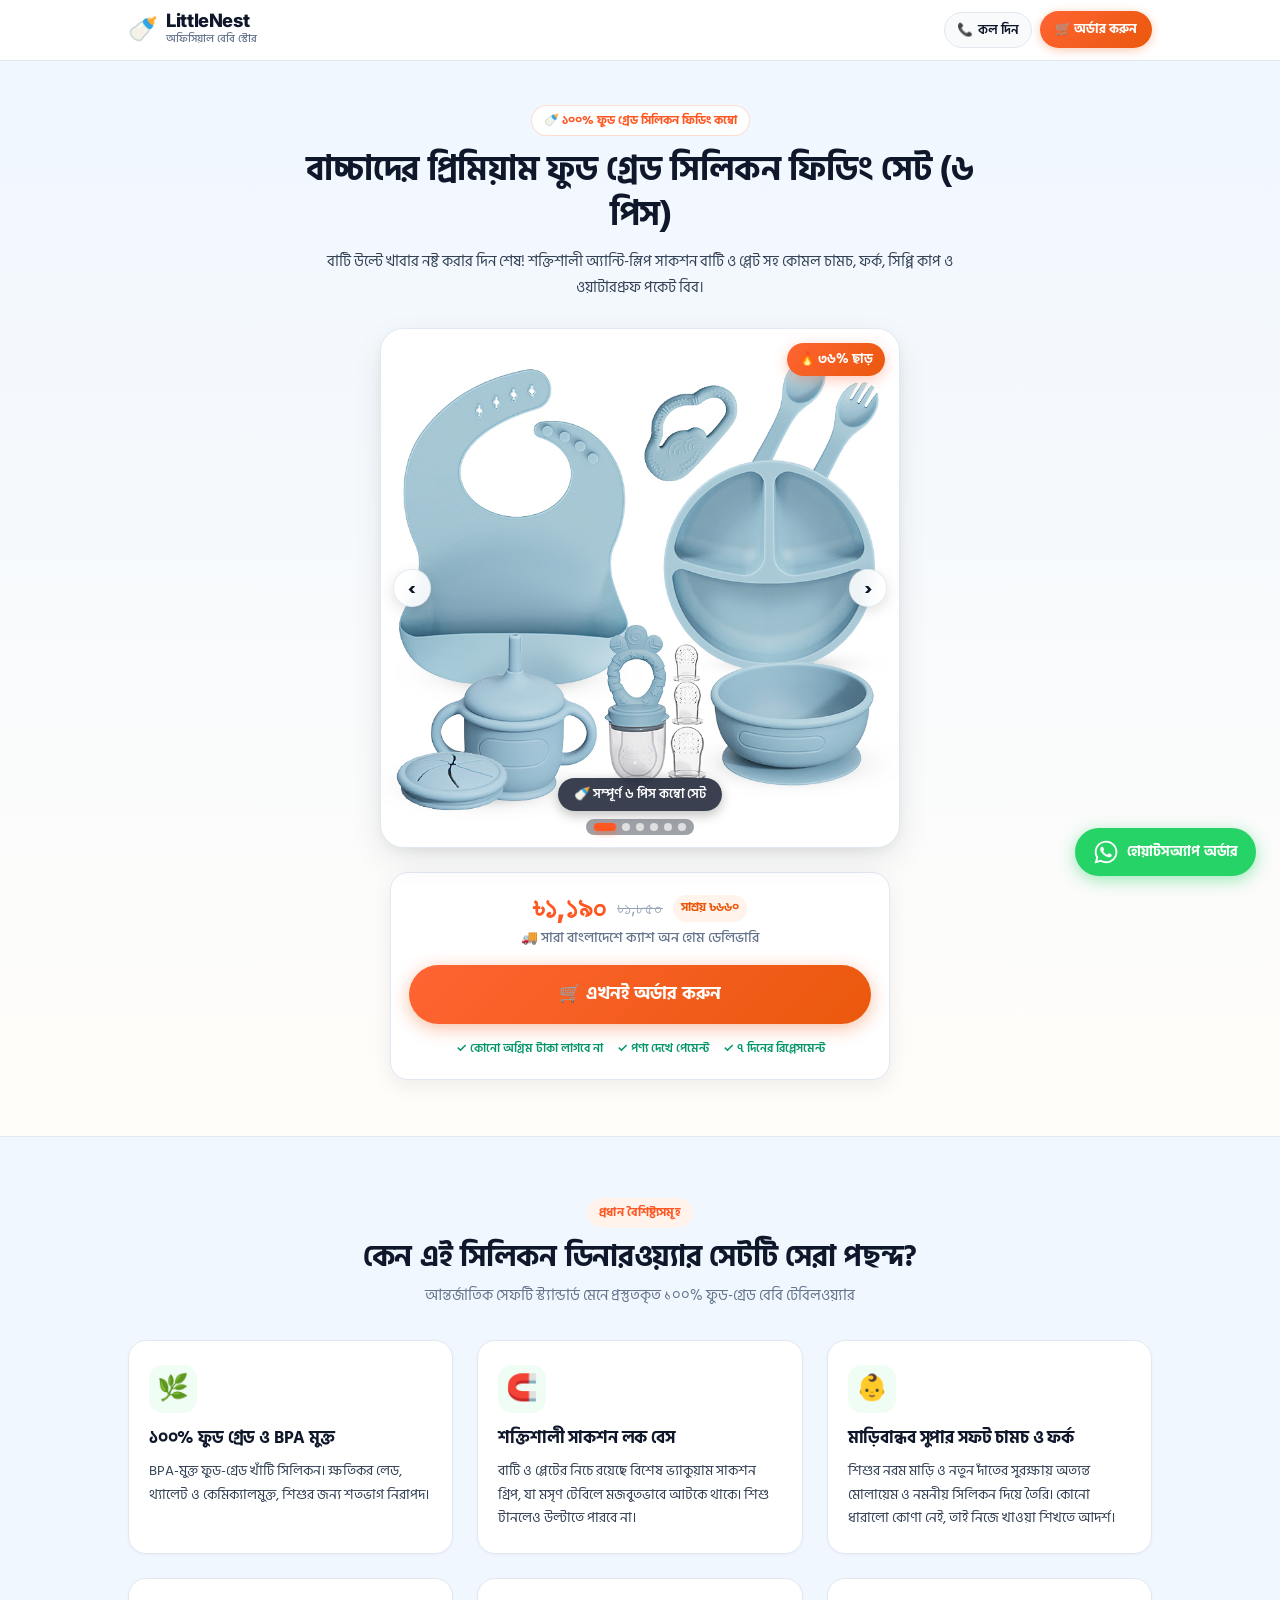
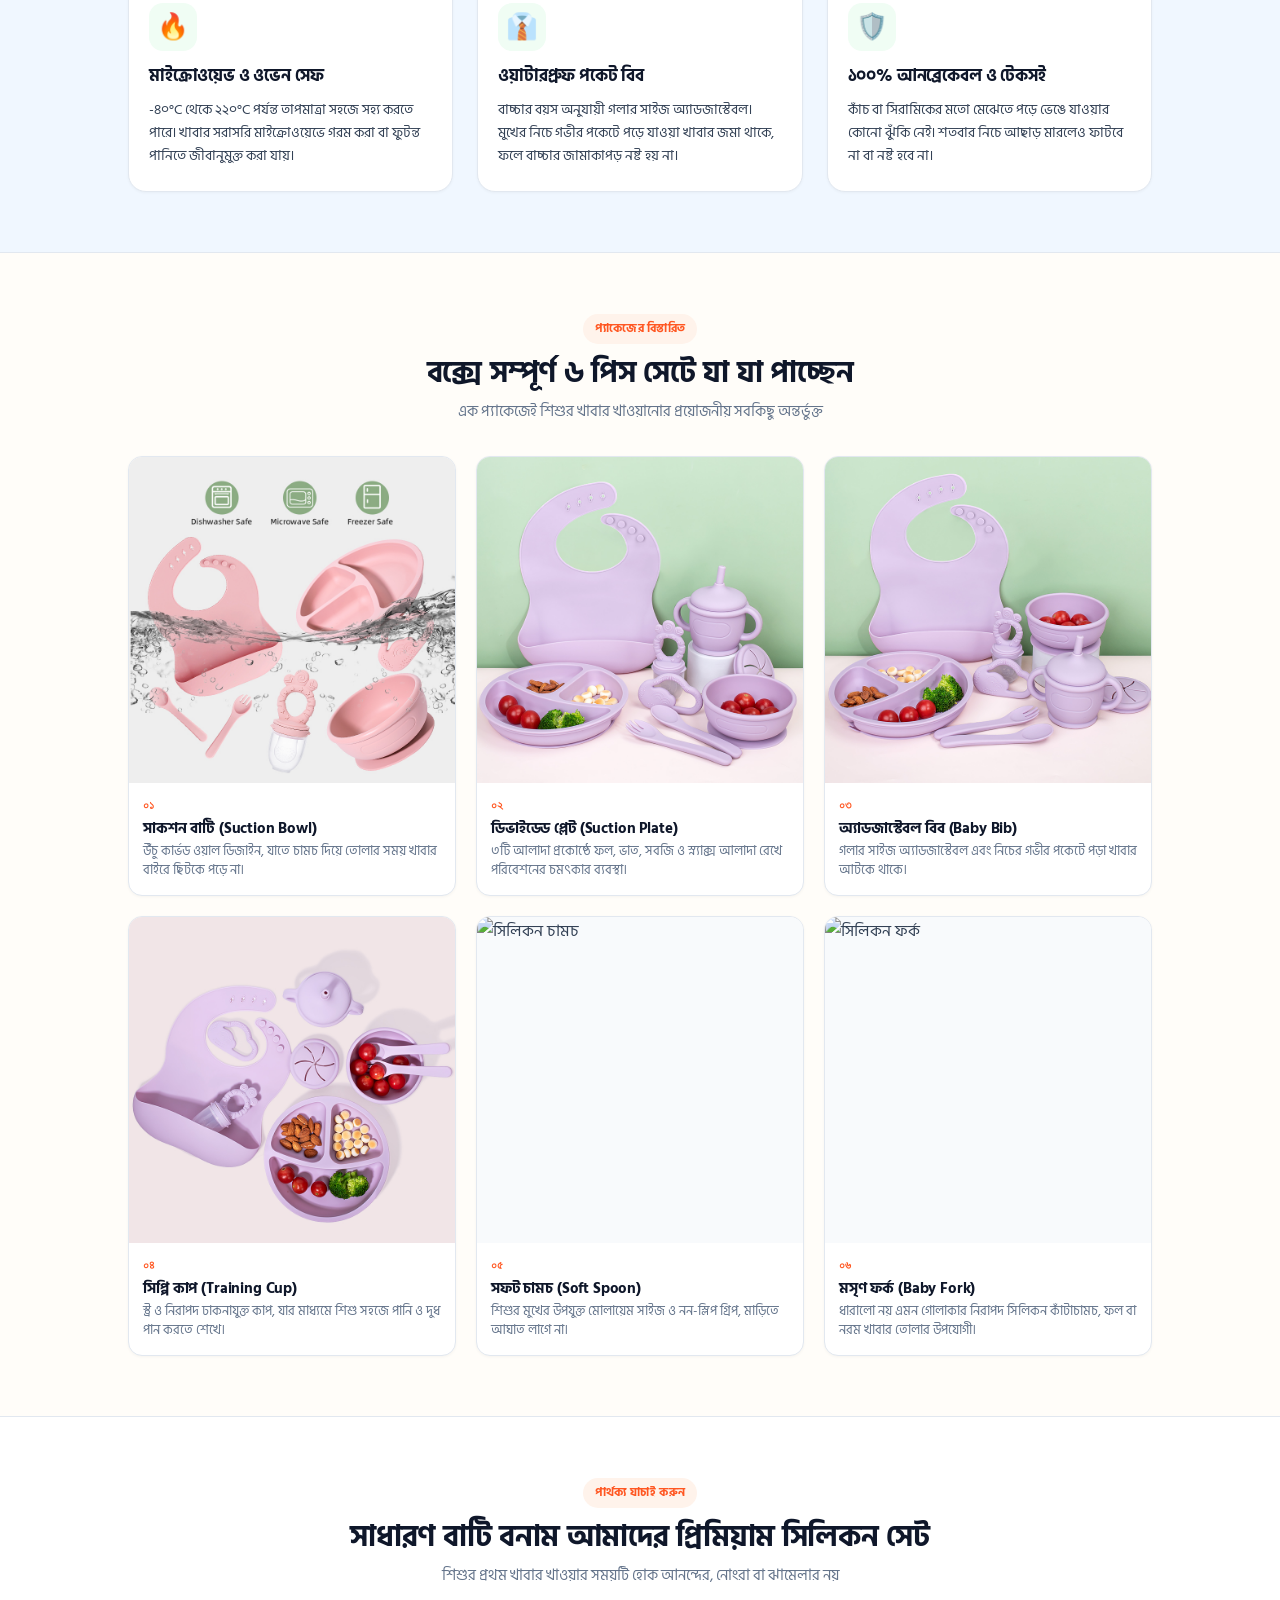
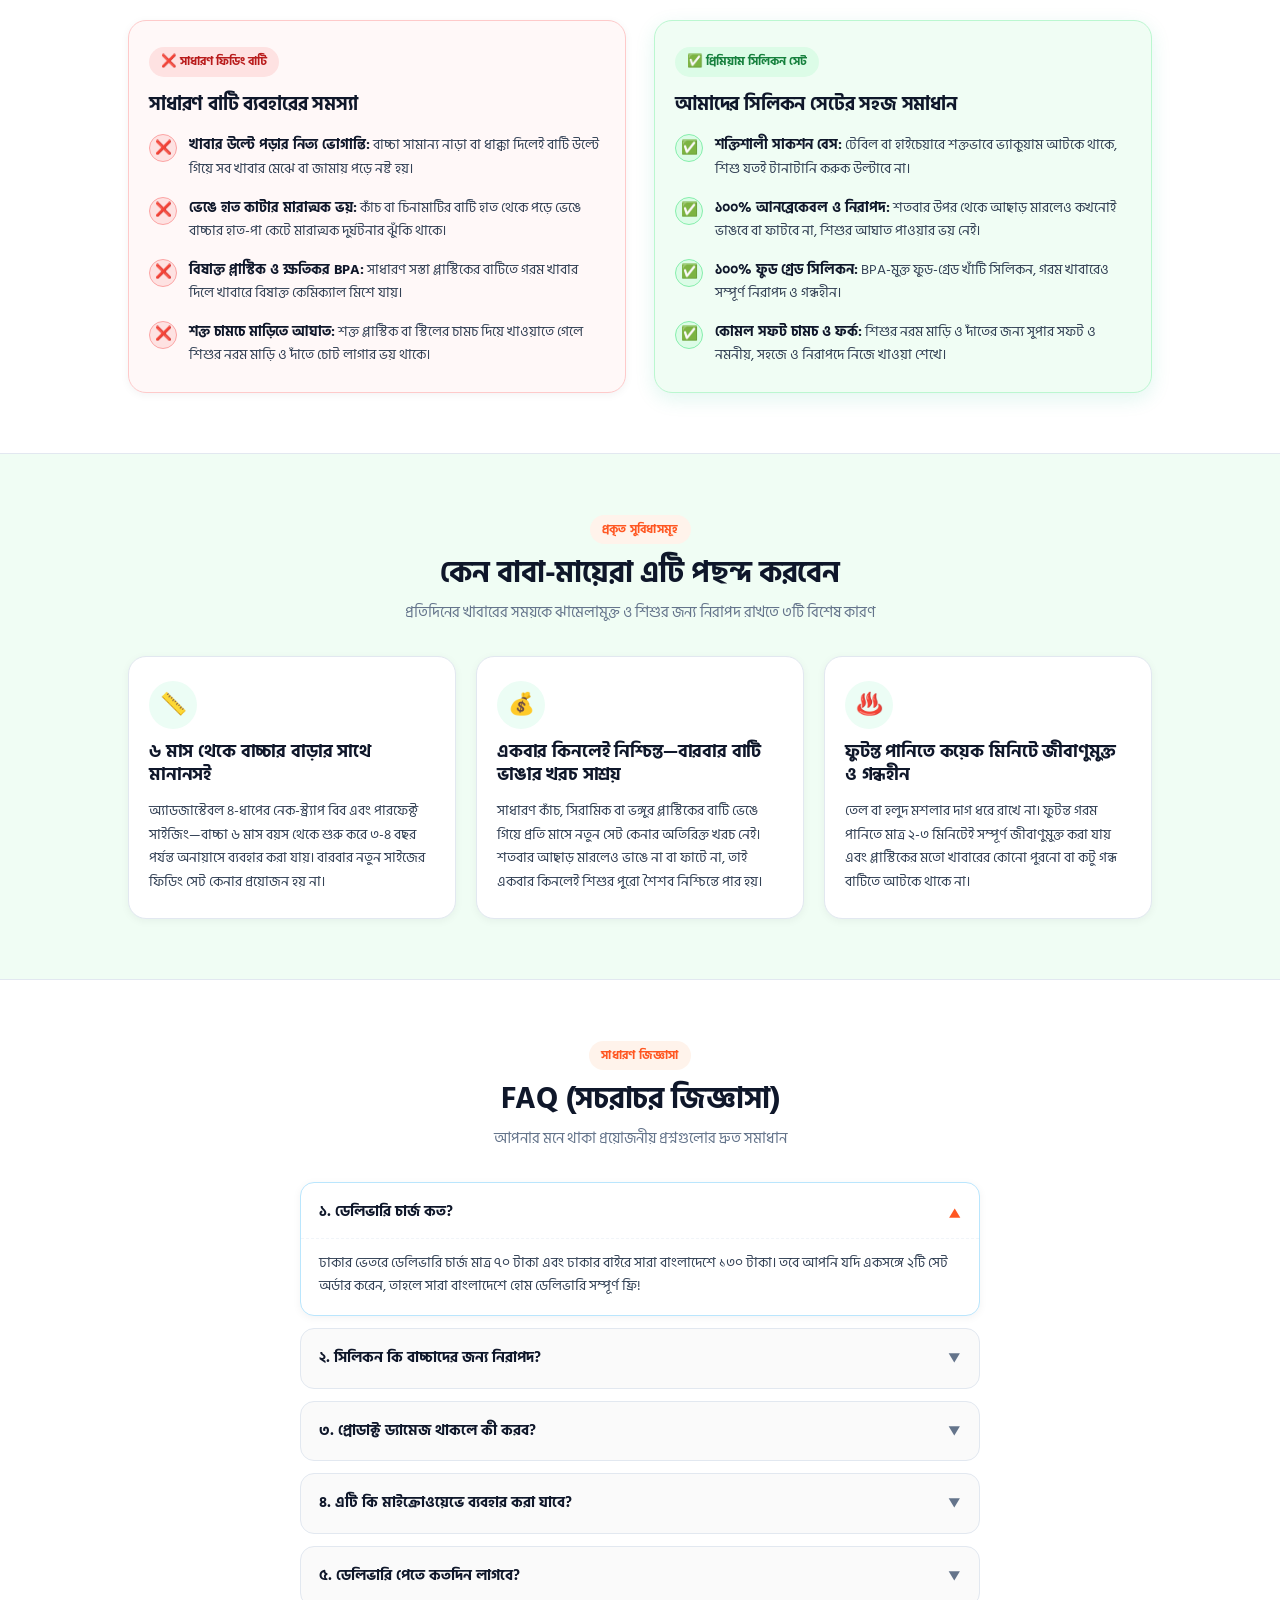
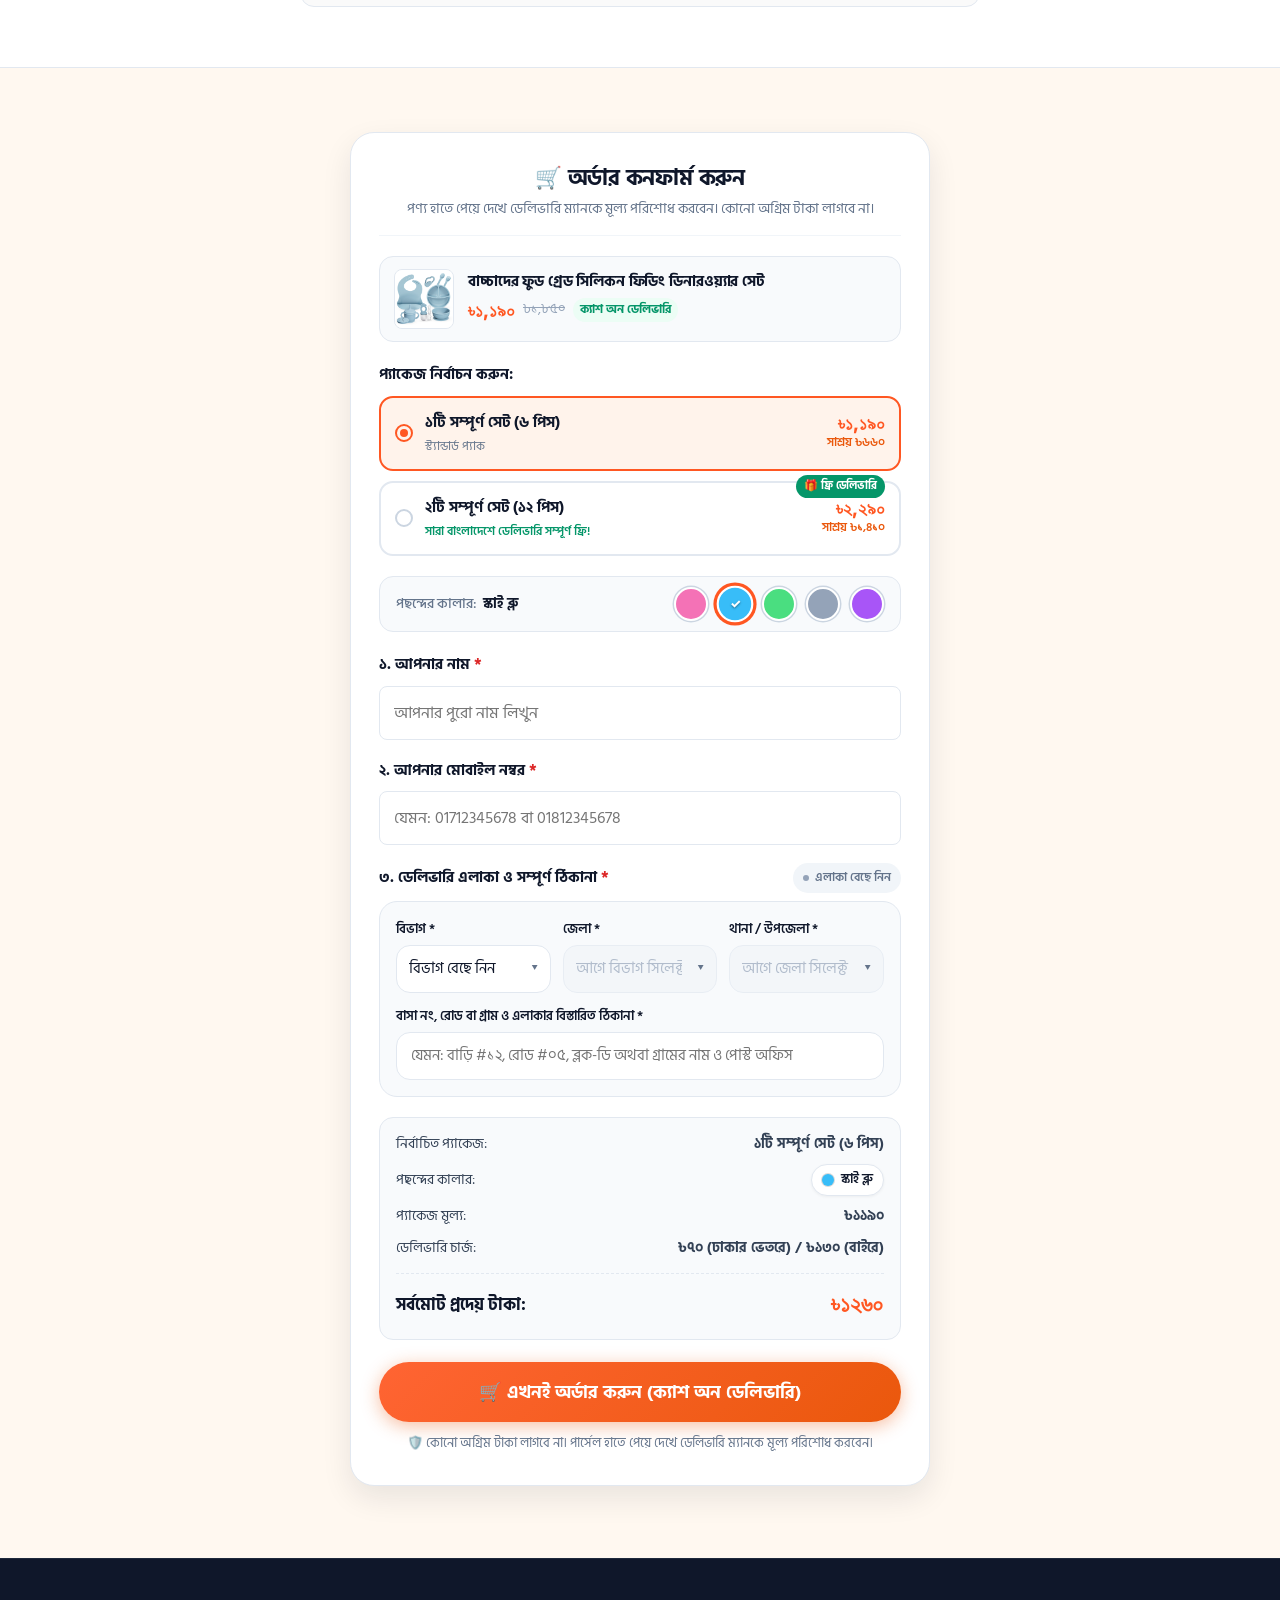
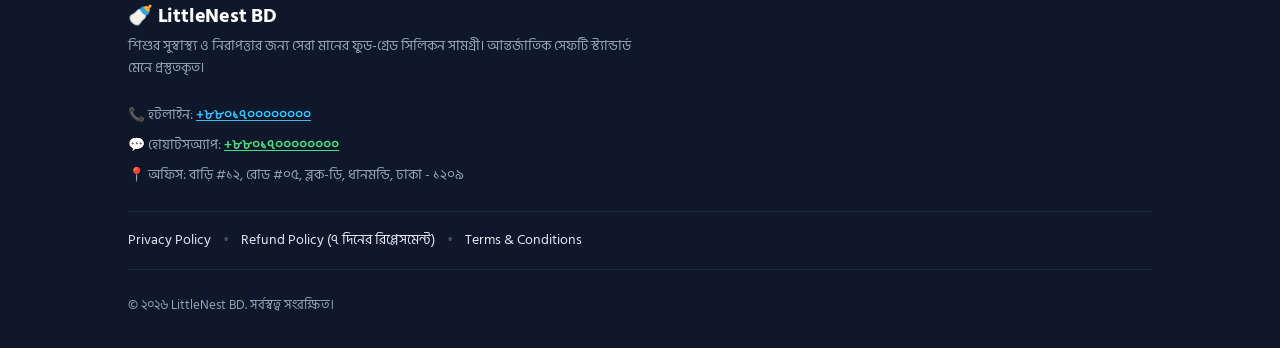
==== commit d7e9b9dc: "feat: valid call button, floating whatsapp, strict BD phone validation, duplicate order guard, inter" ====
--- a/index.html
+++ b/index.html
@@ -42,7 +42,7 @@
       </a>
 
       <div class="header-actions">
-        <a href="tel:+971567813203" class="btn-header-call" id="btn-header-call" title="সরাসরি ফোন দিন">
+        <a href="tel:+8801700000000" class="btn-header-call" id="btn-header-call" title="সরাসরি ফোন দিন">
           <span class="icon">📞</span>
           <span class="text">কল দিন</span>
         </a>
@@ -589,7 +589,7 @@
           <div class="clean-form-group">
             <label class="clean-field-label" for="cust-phone">২. আপনার মোবাইল নম্বর <span class="req">*</span></label>
             <input type="tel" id="cust-phone" class="clean-form-input" placeholder="যেমন: 01712345678 বা 01812345678" required autocomplete="tel">
-            <span class="clean-field-error" id="phone-feedback">১১ ডিজিটের সঠিক মোবাইল নম্বর দিন</span>
+            <span class="clean-field-error" id="phone-feedback">অনুগ্রহ করে সঠিক ১১ ডিজিটের মোবাইল নাম্বার দিন (যেমন: 017XXXXXXXX)।</span>
           </div>
 
           <!-- Field 3: Easy, Elegant & Clean Address Selection Section -->
@@ -678,6 +678,17 @@
 
           <!-- Bill Summary -->
           <div class="clean-bill-summary">
+            <div class="bill-line bill-pkg-line">
+              <span>নির্বাচিত প্যাকেজ:</span>
+              <strong id="summary-pkg-name">১টি সম্পূর্ণ সেট (৬ পিস)</strong>
+            </div>
+            <div class="bill-line bill-color-line">
+              <span>পছন্দের কালার:</span>
+              <span class="summary-color-badge" id="summary-color-badge">
+                <span class="summary-color-dot" id="summary-color-dot" style="background-color: #38BDF8;"></span>
+                <span id="summary-color-text">স্কাই ব্লু</span>
+              </span>
+            </div>
             <div class="bill-line">
               <span>প্যাকেজ মূল্য:</span>
               <strong id="bill-subtotal-text">৳১,১৯০</strong>
@@ -717,8 +728,8 @@
       </div>
 
       <div class="footer-contact-col">
-        <div>📞 হটলাইন: <a href="tel:+971567813203" id="footer-hotline-link" class="config-hotline-link" style="color: #38BDF8; font-weight: 600;"><span class="config-hotline-bn">+৯৭১৫৬৭৮১৩২০৩</span></a></div>
-        <div>💬 হোয়াটসঅ্যাপ: <a href="https://wa.me/971567813203" target="_blank" id="footer-whatsapp-link" class="config-whatsapp-link" style="color: #4ADE80; font-weight: 600;"><span class="config-whatsapp-bn">+৯৭১৫৬৭৮১৩২০৩</span></a></div>
+        <div>📞 হটলাইন: <a href="tel:+8801700000000" id="footer-hotline-link" class="config-hotline-link" style="color: #38BDF8; font-weight: 600;"><span class="config-hotline-bn">+৮৮০১৭০০০০০০০০</span></a></div>
+        <div>💬 হোয়াটসঅ্যাপ: <a href="https://wa.me/8801700000000" target="_blank" id="footer-whatsapp-link" class="config-whatsapp-link" style="color: #4ADE80; font-weight: 600;"><span class="config-whatsapp-bn">+৮৮০১৭০০০০০০০০</span></a></div>
         <div>📍 অফিস: বাড়ি #১২, রোড #০৫, ব্লক-ডি, ধানমন্ডি, ঢাকা - ১২০৯</div>
       </div>
 
@@ -748,11 +759,11 @@
   </div>
 
   <!-- 10. Floating WhatsApp Chat Button (Bottom-Right Corner) -->
-  <a href="https://wa.me/971567813203?text=আসসালামু%20আলাইকুম,%20আমি%20সিলিকন%20ফিডিং%20সেট%20সম্পর্কে%20জানতে%20চাই।" target="_blank" class="floating-whatsapp-widget" id="floating-wa-btn" title="হোয়াটসঅ্যাপে মেসেজ দিন" aria-label="হোয়াটসঅ্যাপে মেসেজ দিন">
+  <a href="https://wa.me/8801700000000?text=আসসালামু%20আলাইকুম,%20আমি%20সিলিকন%20ফিডিং%20সেট%20সম্পর্কে%20জানতে%20চাই।" target="_blank" class="floating-whatsapp-widget" id="floating-wa-btn" title="হোয়াটসঅ্যাপে মেসেজ দিন" aria-label="হোয়াটসঅ্যাপে মেসেজ দিন">
     <svg xmlns="http://www.w3.org/2000/svg" viewBox="0 0 448 512" width="26" height="26" fill="currentColor" aria-hidden="true">
       <path d="M380.9 97.1C339 55.1 283.2 32 223.9 32c-122.4 0-222 99.6-222 222 0 39.1 10.2 77.3 29.6 111L0 480l117.7-30.9c32.4 17.7 68.9 27 106.1 27h.1c122.3 0 224.1-99.6 224.1-222 0-59.3-25.2-115-67.1-157zm-157 341.6c-33.2 0-65.7-8.9-94-25.7l-6.7-4-69.8 18.3L72 359.2l-4.4-7c-18.5-29.4-28.2-63.3-28.2-98.2 0-101.7 82.8-184.5 184.6-184.5 49.3 0 95.6 19.2 130.4 54.1 34.8 34.9 56.2 81.2 56.1 130.5 0 101.8-84.9 184.6-186.6 184.6zm101.2-138.2c-5.5-2.8-32.8-16.2-37.9-18-5.1-1.9-8.8-2.8-12.5 2.8-3.7 5.6-14.3 18-17.6 21.8-3.2 3.7-6.5 4.2-12 1.4-32.6-16.3-54-29.1-75.5-66-5.7-9.8 5.7-9.1 16.3-30.3 1.8-3.7.9-6.9-.5-9.7-1.4-2.8-12.5-30.1-17.1-41.2-4.5-10.8-9.1-9.3-12.5-9.5-3.2-.2-6.9-.2-10.6-.2-3.7 0-9.7 1.4-14.8 6.9-5.1 5.6-19.4 19-19.4 46.3 0 27.3 19.9 53.7 22.6 57.4 2.8 3.7 39.1 59.7 94.8 83.8 35.2 15.2 49 16.5 66.6 13.9 10.7-1.6 32.8-13.4 37.4-26.4 4.6-13 4.6-24.1 3.2-26.4-1.3-2.5-5-3.9-10.5-6.6z"/>
     </svg>
-    <span>হোয়াটসঅ্যাপ</span>
+    <span>হোয়াটসঅ্যাপ অর্ডার</span>
   </a>
 
   <!-- Modal: Order Success / Thank You -->
@@ -772,7 +783,7 @@
           <span class="support-icon">📞</span>
           <div class="support-info">
             <span class="support-label">যেকোনো তথ্যের জন্য আমাদের কাস্টমার কেয়ারে কল দিন:</span>
-            <a href="tel:+971567813203" class="support-phone" id="modal-hotline-link"><span class="config-hotline-bn">+৯৭১৫৬৭৮১৩২০৩</span></a>
+            <a href="tel:+8801700000000" class="support-phone" id="modal-hotline-link"><span class="config-hotline-bn">+৮৮০১৭০০০০০০০০</span></a>
           </div>
         </div>
 
--- a/css/style.css
+++ b/css/style.css
@@ -1466,8 +1466,9 @@
 }
 
 .clean-form-input.is-invalid {
-  border-color: #DC2626;
-  background: #FFF8F8;
+  border-color: #DC2626 !important;
+  background: #FFF8F8 !important;
+  box-shadow: 0 0 0 3px rgba(220, 38, 38, 0.18) !important;
 }
 
 .clean-form-textarea {
@@ -1478,14 +1479,15 @@
 
 .clean-field-error {
   display: none;
-  font-size: 0.78rem;
+  font-size: 0.8rem;
   color: #DC2626;
-  margin-top: 4px;
-  font-weight: 500;
+  margin-top: 5px;
+  font-weight: 600;
+  line-height: 1.4;
 }
 
 .clean-field-error.show {
-  display: block;
+  display: block !important;
 }
 
 /* Bill Summary */
@@ -1498,6 +1500,29 @@
   display: flex;
   flex-direction: column;
   gap: 8px;
+}
+
+.summary-color-badge {
+  display: inline-flex;
+  align-items: center;
+  gap: 7px;
+  background: #FFFFFF;
+  border: 1px solid var(--border-color);
+  padding: 3px 10px;
+  border-radius: var(--radius-full);
+  font-size: 0.84rem;
+  font-weight: 600;
+  color: var(--text-main);
+  box-shadow: 0 1px 3px rgba(0, 0, 0, 0.05);
+}
+
+.summary-color-dot {
+  width: 12px;
+  height: 12px;
+  border-radius: 50%;
+  display: inline-block;
+  box-shadow: 0 0 0 1px rgba(0, 0, 0, 0.15);
+  transition: background-color 0.25s ease;
 }
 
 .bill-line {
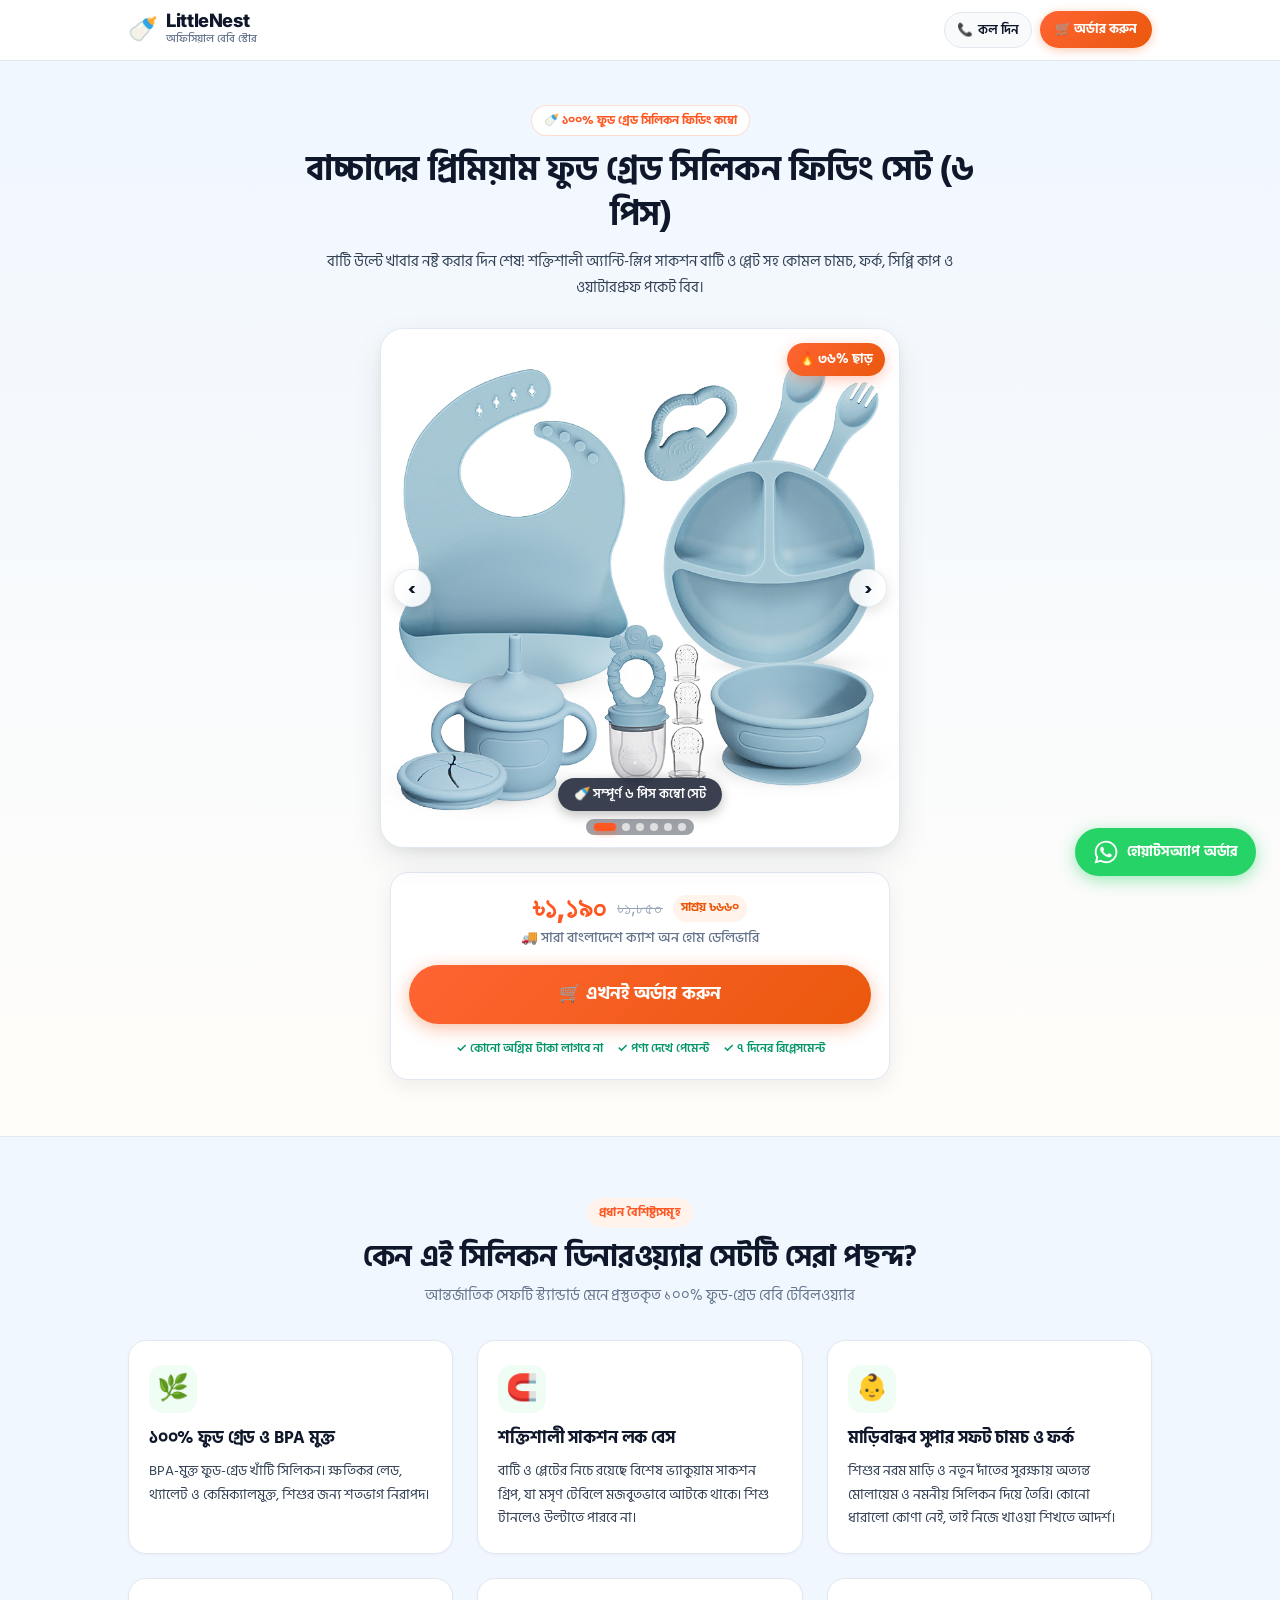
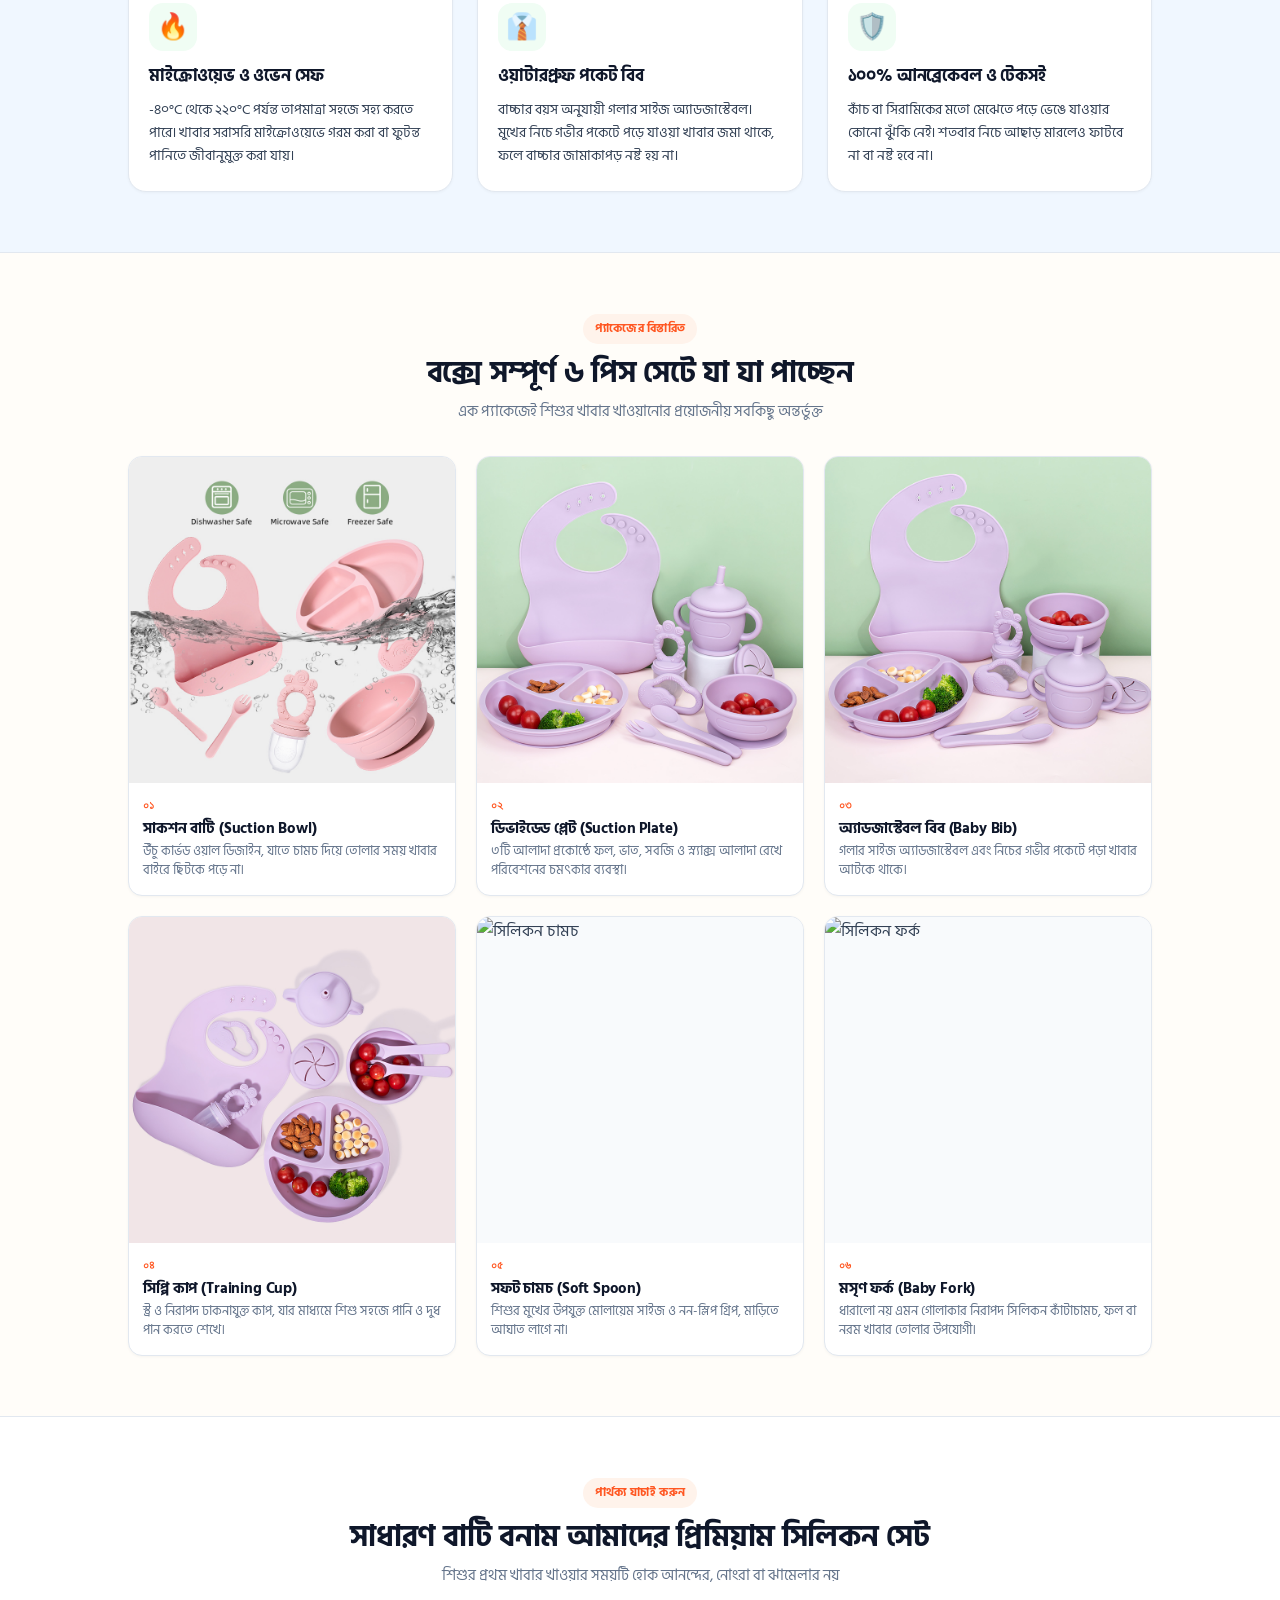
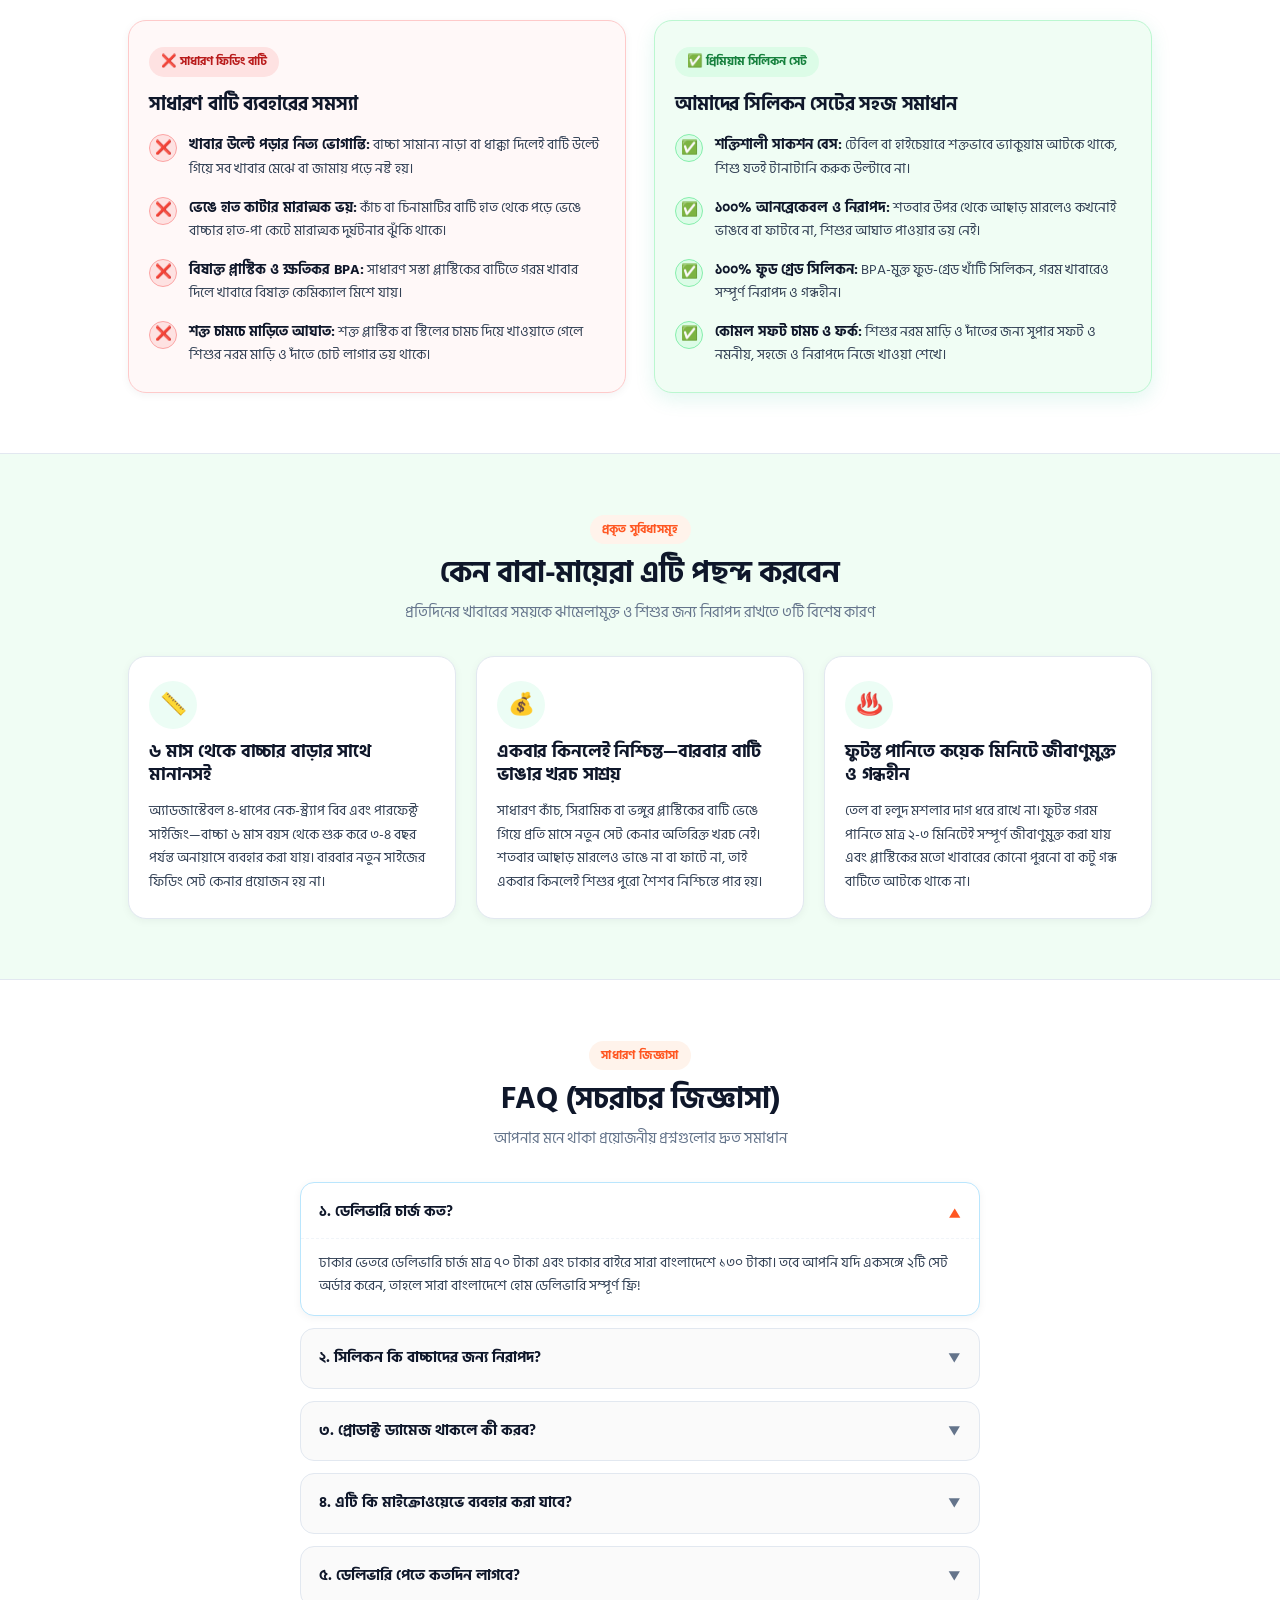
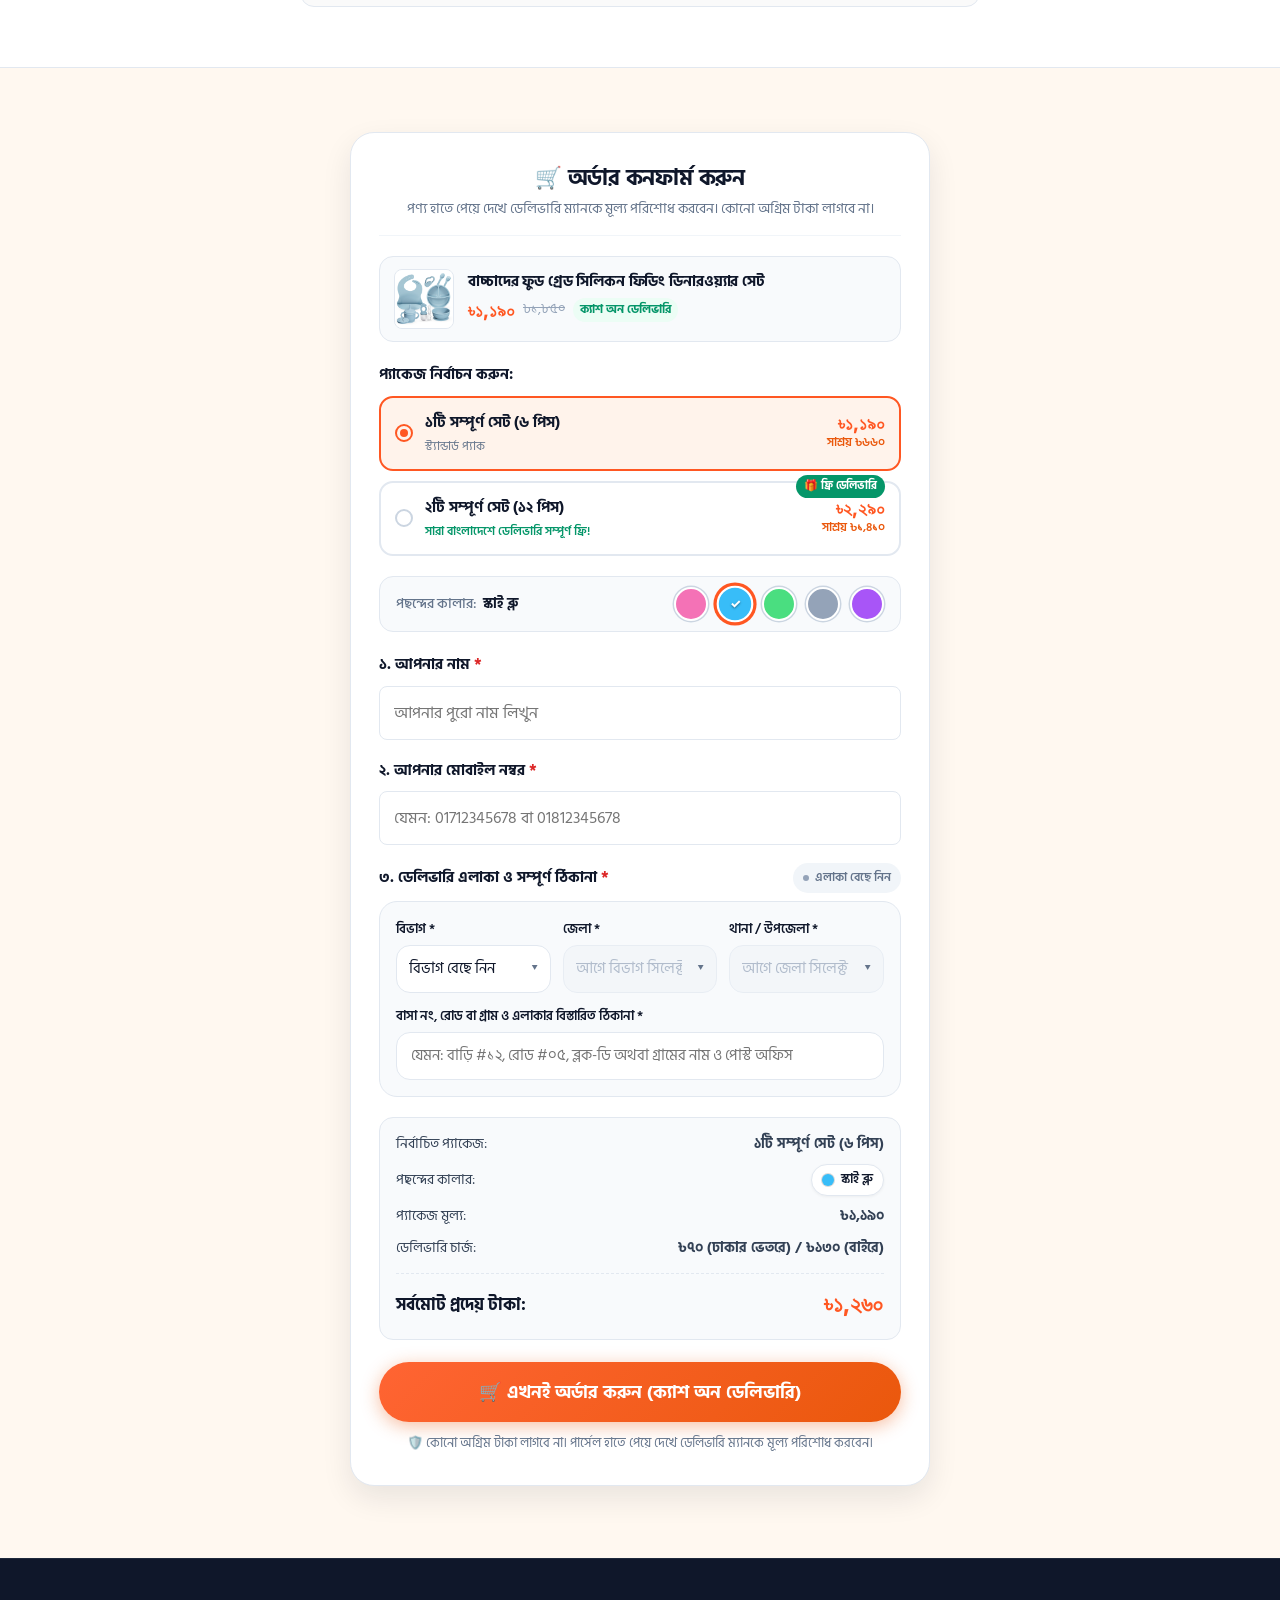
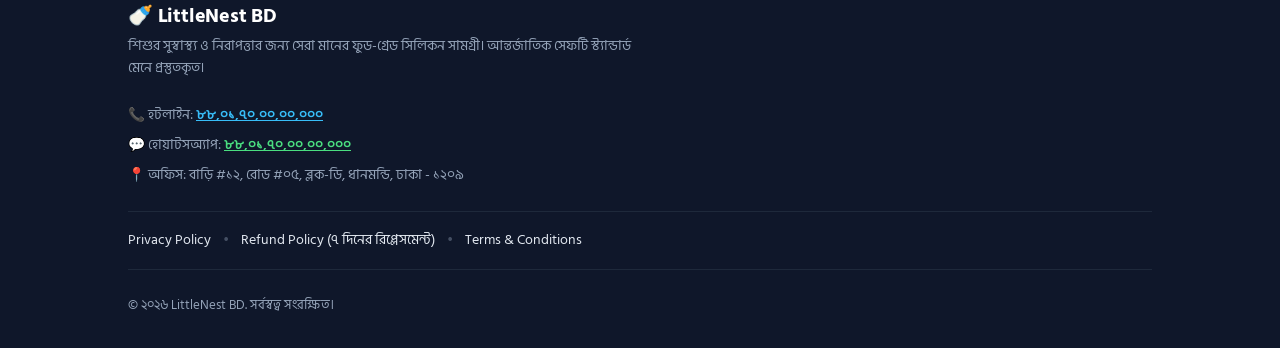
==== commit a4f02671: "Fix 2-set package order submission, duplicate guard, unique order IDs, and 390px mobile responsivene" ====
--- a/index.html
+++ b/index.html
@@ -520,9 +520,9 @@
 
         <!-- Package Selector (1 Set vs 2 Sets Free Shipping) -->
         <div class="package-selector-clean">
-          <label class="clean-field-label">প্যাকেজ নির্বাচন করুন:</label>
-          <div class="package-clean-options">
-            <div class="pkg-card-option selected" id="pkg-card-1" onclick="selectCleanPackage(1, 1190, 70)">
+          <label class="clean-field-label" id="pkg-group-label">প্যাকেজ নির্বাচন করুন:</label>
+          <div class="package-clean-options" role="radiogroup" aria-labelledby="pkg-group-label">
+            <div class="pkg-card-option selected" id="pkg-card-1" role="radio" aria-checked="true" tabindex="0" data-pkg-qty="1" data-pkg-price="1190" data-pkg-type="single" onclick="selectCleanPackage(1, 1190, 70)" onkeydown="if(event.key==='Enter'||event.key===' ')selectCleanPackage(1, 1190, 70)">
               <div class="pkg-radio-circle"></div>
               <div class="pkg-details">
                 <div class="pkg-title">১টি সম্পূর্ণ সেট (৬ পিস)</div>
@@ -534,7 +534,7 @@
               </div>
             </div>
 
-            <div class="pkg-card-option" id="pkg-card-2" onclick="selectCleanPackage(2, 2290, 0)">
+            <div class="pkg-card-option" id="pkg-card-2" role="radio" aria-checked="false" tabindex="0" data-pkg-qty="2" data-pkg-price="2290" data-pkg-type="double" onclick="selectCleanPackage(2, 2290, 0)" onkeydown="if(event.key==='Enter'||event.key===' ')selectCleanPackage(2, 2290, 0)">
               <div class="pkg-free-tag">🎁 ফ্রি ডেলিভারি</div>
               <div class="pkg-radio-circle"></div>
               <div class="pkg-details">
@@ -576,6 +576,12 @@
 
         <!-- The 3 Essential Form Fields Form -->
         <form id="checkout-order-form" onsubmit="handleCleanOrderSubmit(event)" novalidate>
+          <input type="hidden" id="selected-package-type" name="package_type" value="single">
+          <input type="hidden" id="selected-package-id" name="package_id" value="single">
+          <input type="hidden" id="selected-package-quantity" name="package_quantity" value="1">
+          <input type="hidden" id="selected-package-price" name="package_price" value="1190">
+          <input type="hidden" id="selected-package-shipping" name="package_shipping" value="70">
+          <input type="hidden" id="selected-package-title" name="package_title" value="১টি সম্পূর্ণ সেট (৬ পিস)">
           <input type="hidden" id="selected-color-input" name="selected_color" value="স্কাই ব্লু">
           
           <!-- Field 1: Name -->
@@ -806,7 +812,9 @@
 
 
 
+  <script src="https://cdn.jsdelivr.net/npm/@supabase/supabase-js@2"></script>
   <script src="js/config.js"></script>
+  <script src="js/db.js"></script>
   <script src="js/bd-geo.js"></script>
   <script src="js/app.js"></script>
 </body>
--- a/css/style.css
+++ b/css/style.css
@@ -1289,6 +1289,9 @@
   border-radius: var(--radius-md);
   padding: 12px 14px;
   cursor: pointer;
+  -webkit-tap-highlight-color: transparent;
+  user-select: none;
+  touch-action: manipulation;
   transition: var(--transition);
 }
 
@@ -1306,6 +1309,7 @@
   align-items: center;
   justify-content: center;
   flex-shrink: 0;
+  pointer-events: none;
 }
 
 .pkg-card-option.selected .pkg-radio-circle {
@@ -1322,6 +1326,7 @@
 
 .pkg-details {
   flex: 1;
+  pointer-events: none;
 }
 
 .pkg-title {
@@ -1339,6 +1344,7 @@
   text-align: right;
   display: flex;
   flex-direction: column;
+  pointer-events: none;
 }
 
 .cost-num {
@@ -1365,6 +1371,7 @@
   font-weight: 700;
   padding: 2px 8px;
   border-radius: var(--radius-full);
+  pointer-events: none;
 }
 
 /* Minimal Color Selector */
@@ -2234,3 +2241,64 @@
   color: var(--text-main);
   font-weight: 700;
 }
+
+/* -------------------------------------------------------------
+   390px Mobile Viewport & Small Touchscreen Optimizations
+   ------------------------------------------------------------- */
+@media (max-width: 480px) {
+  .order-box-clean {
+    padding: 20px 14px;
+    border-radius: var(--radius-lg);
+  }
+
+  .pkg-card-option {
+    padding: 12px 10px;
+    gap: 8px;
+  }
+
+  .pkg-title {
+    font-size: 0.88rem;
+  }
+
+  .cost-num {
+    font-size: 1.05rem;
+  }
+
+  .pkg-free-tag {
+    top: -9px;
+    right: 10px;
+    font-size: 0.68rem;
+    padding: 2px 7px;
+  }
+
+  .clean-bill-summary {
+    padding: 14px 12px;
+  }
+
+  .bill-line {
+    font-size: 0.88rem;
+  }
+
+  .btn-clean-order-submit {
+    font-size: 1.02rem;
+    padding: 14px 16px;
+  }
+
+  .modal-box {
+    width: calc(100% - 24px);
+    margin: 16px auto;
+    padding: 22px 16px;
+  }
+
+  .order-receipt-card {
+    padding: 12px;
+    font-size: 0.86rem;
+  }
+
+  .table-responsive {
+    width: 100%;
+    overflow-x: auto;
+    -webkit-overflow-scrolling: touch;
+  }
+}
+
